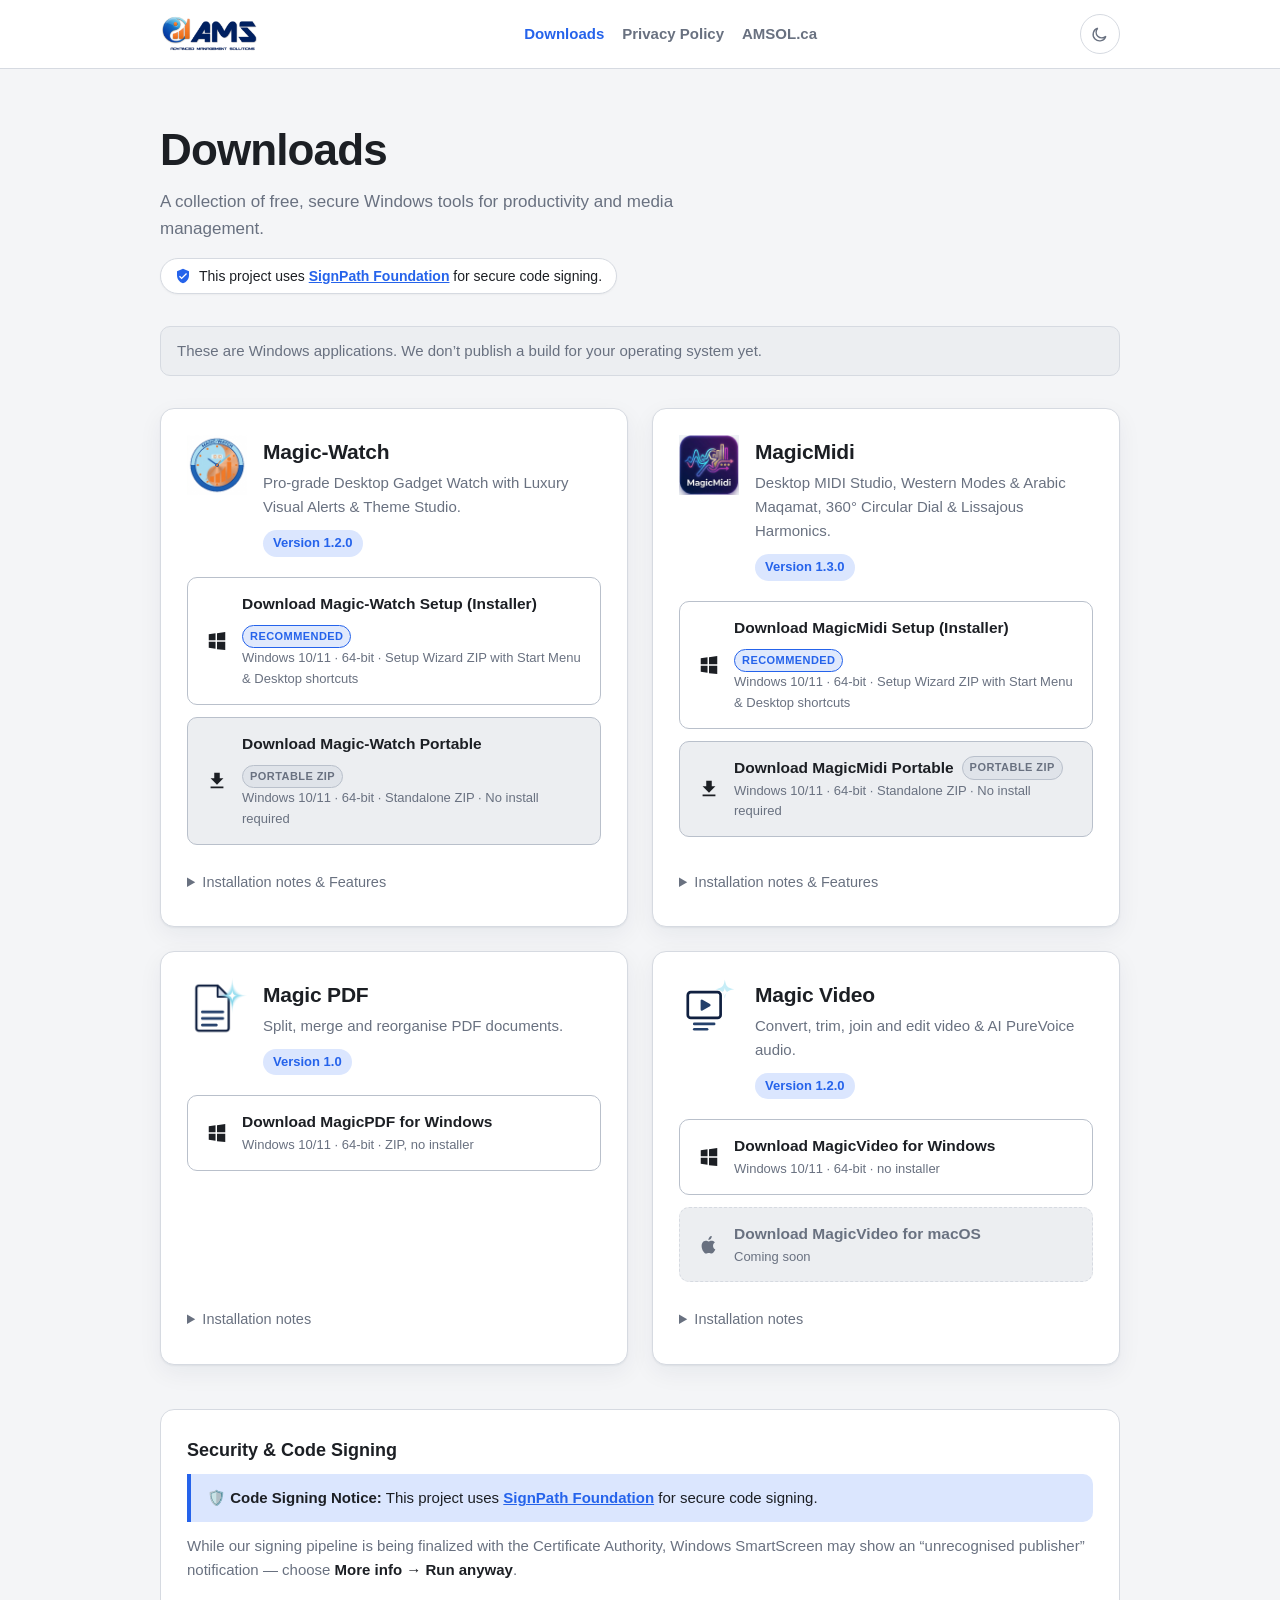
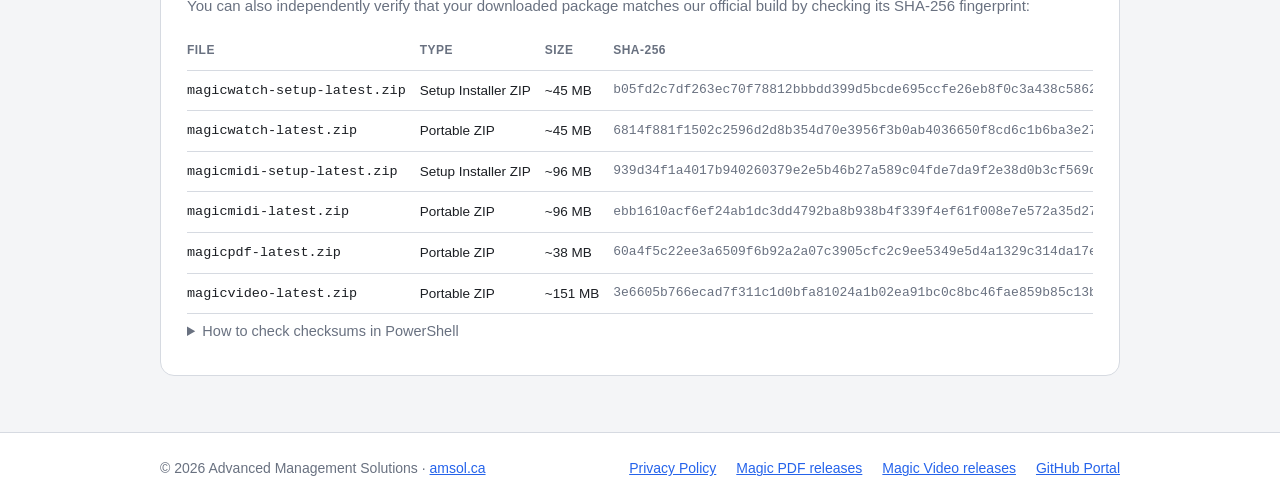
==== index.html @ 8f232427 "feat: release MagicMidi v1.3.0 with circular modal and maqam visualization and Lissajous lab" ====
<!DOCTYPE html>
<html lang="en" data-theme="auto">
<head>
<meta charset="utf-8">
<meta name="viewport" content="width=device-width, initial-scale=1">
<title>Downloads — Advanced Management Solutions</title>
<meta name="description" content="Official downloads for Advanced Management Solutions desktop tools: Magic-Watch (desktop gadget chronometer with visual alerts), MagicMidi (desktop MIDI workstation), Magic PDF and Magic Video.">
<link rel="canonical" href="https://download.amsol.ca/">

<meta property="og:type" content="website">
<meta property="og:title" content="Downloads — Advanced Management Solutions">
<meta property="og:description" content="Official downloads for Magic-Watch, MagicMidi, Magic PDF and Magic Video desktop applications. Fast, secure, and zero telemetry.">
<meta property="og:url" content="https://download.amsol.ca/">
<meta property="og:image" content="https://download.amsol.ca/assets/img/magicwatch-icon.png">
<meta name="twitter:card" content="summary">

<link rel="icon" href="assets/img/favicon.ico" sizes="any">
<link rel="icon" href="assets/img/favicon.png" type="image/png">
<link rel="apple-touch-icon" href="assets/img/magicpdf-icon.png">
<link rel="stylesheet" href="assets/css/style.css">
</head>
<body>

<a class="skip-link" href="#main">Skip to content</a>

<header class="site-header">
  <div class="wrap header-inner">
    <a class="brand" href="https://amsol.ca" aria-label="Advanced Management Solutions home">
      <img class="brand-logo brand-logo-light" src="assets/img/ams-logo-blue.png"
           alt="Advanced Management Solutions" width="677" height="254">
      <img class="brand-logo brand-logo-dark" src="assets/img/ams-logo-white.png"
           alt="Advanced Management Solutions" width="992" height="372">
    </a>

    <nav class="header-links" aria-label="Primary navigation">
      <a href="https://download.amsol.ca/" class="header-link active">Downloads</a>
      <a href="privacy.html" class="header-link">Privacy Policy</a>
      <a href="https://amsol.ca" class="header-link">AMSOL.ca</a>
    </nav>

    <button id="theme-toggle" class="theme-toggle" type="button"
            aria-label="Switch between light and dark theme">
      <svg class="icon-sun" viewBox="0 0 24 24" aria-hidden="true" focusable="false">
        <circle cx="12" cy="12" r="4.2"/>
        <g stroke-linecap="round">
          <path d="M12 2.6v2.4M12 19v2.4M2.6 12h2.4M19 12h2.4M5.4 5.4l1.7 1.7M16.9 16.9l1.7 1.7M18.6 5.4l-1.7 1.7M7.1 16.9l-1.7 1.7"/>
        </g>
      </svg>
      <svg class="icon-moon" viewBox="0 0 24 24" aria-hidden="true" focusable="false">
        <path d="M20 14.2A8.2 8.2 0 1 1 9.8 4a6.6 6.6 0 0 0 10.2 10.2Z"/>
      </svg>
    </button>
  </div>
</header>

<main id="main">
  <div class="wrap">

    <section class="hero">
      <h1>Downloads</h1>
      <p class="hero-sub">
        A collection of free, secure Windows tools for productivity and media management.
      </p>
      <div class="security-badge">
        <svg viewBox="0 0 24 24" aria-hidden="true"><path d="M12 1L3 5v6c0 5.55 3.84 10.74 9 12 5.16-1.26 9-6.45 9-12V5l-9-4zm-2 16l-4-4 1.41-1.41L10 14.17l6.59-6.59L18 9l-8 8z"/></svg>
        <span>This project uses <a href="https://signpath.org/" target="_blank" rel="noopener">SignPath Foundation</a> for secure code signing.</span>
      </div>
    </section>

    <p id="platform-note" class="platform-note" hidden></p>

    <div class="grid">

      <!-- ================= Magic-Watch ================= -->
      <article class="card" data-repo="magicwatch">
        <header class="card-head">
          <img class="app-icon" src="assets/img/magicwatch-icon.png" alt="Magic Watch icon" width="1024" height="1024">
          <div class="card-title">
            <h2>Magic-Watch</h2>
            <p class="card-tagline">Pro-grade Desktop Gadget Watch with Luxury Visual Alerts &amp; Theme Studio.</p>
            <p class="version" data-role="version">
              <span class="version-badge" data-role="version-badge">Version 1.2.0</span>
            </p>
          </div>
        </header>

        <ul class="btn-row">
          <!-- Option 1: Setup Installer -->
          <li>
            <a class="btn is-primary"
               href="https://download.amsol.ca/magicwatch-setup-latest.zip"
               data-asset="magicwatch-setup.zip"
               data-flavor="setup">
              <svg class="os-icon" viewBox="0 0 24 24" aria-hidden="true" focusable="false">
                <path d="M3 4.6 10.4 3.6v7.6H3Zm0 14.8 7.4 1V12.8H3Zm9-15.9L21 2.2v9H12Zm0 17.4L21 21.8v-9H12Z"/>
              </svg>
              <span class="btn-text">
                <span class="btn-label-row">
                  <span class="btn-label">Download Magic-Watch Setup (Installer)</span>
                  <span class="badge-tag">Recommended</span>
                </span>
                <span class="btn-meta" data-role="meta">Windows 10/11 &middot; 64-bit &middot; Setup Wizard ZIP with Start Menu &amp; Desktop shortcuts</span>
              </span>
            </a>
          </li>

          <!-- Option 2: Portable Version -->
          <li>
            <a class="btn is-secondary"
               href="https://download.amsol.ca/magicwatch-latest.zip"
               data-asset="magicwatch-portable.zip"
               data-flavor="portable">
              <svg class="os-icon" viewBox="0 0 24 24" aria-hidden="true" focusable="false">
                <path d="M19 9h-4V3H9v6H5l7 7 7-7zM5 18v2h14v-2H5z"/>
              </svg>
              <span class="btn-text">
                <span class="btn-label-row">
                  <span class="btn-label">Download Magic-Watch Portable</span>
                  <span class="badge-tag is-portable">Portable ZIP</span>
                </span>
                <span class="btn-meta" data-role="meta">Windows 10/11 &middot; 64-bit &middot; Standalone ZIP &middot; No install required</span>
              </span>
            </a>
          </li>
        </ul>

        <details class="notes">
          <summary>Installation notes &amp; Features</summary>
          <div class="notes-body">
            <p><strong>Option 1 &mdash; Windows Setup (Installer):</strong> Recommended for primary desktop use. Runs an interactive setup wizard, creates Start Menu and Desktop shortcuts, and registers in Windows Settings for easy launch and update.</p>
            <p><strong>Option 2 &mdash; Portable Version:</strong> Unzip <code>magicwatch-latest.zip</code> anywhere (including USB flash drives) and run <code>Magic-Watch.exe</code> directly with zero system modifications.</p>
            <p><strong>Key Features:</strong> Automatic hourly mode/theme switcher (alternates Digital &amp; Analog faces or cycles themes every hour at :00), 4 selectable luxury interval visual alert animations (🌈 Aurora Perimeter Sweep, 💫 Particle Sparkle Fountain, ⚡ Ambient Breathing Halo, 🧬 Holographic Laser Scan) at :00 and :30, dual digital/analog watch faces (double-click to toggle), 12 studio themes (AMS Corporate Edition &amp; Chronometer), smooth 60 FPS sweep second hand, frameless transparent physics, position locking, always-on-top, scaling (80%-200%), and opacity adjustment.</p>
          </div>
        </details>
      </article>

      <!-- ================= MagicMidi ================= -->
      <article class="card" data-repo="magicmidi">
        <header class="card-head">
          <img class="app-icon" src="assets/img/magicmidi-icon.png" alt="MagicMidi icon" width="1024" height="1024">
          <div class="card-title">
            <h2>MagicMidi</h2>
            <p class="card-tagline">Desktop MIDI Studio, Western Modes &amp; Arabic Maqamat, 360&deg; Circular Dial &amp; Lissajous Harmonics.</p>
            <p class="version" data-role="version">
              <span class="version-badge" data-role="version-badge">Version 1.3.0</span>
            </p>
          </div>
        </header>

        <ul class="btn-row">
          <!-- Option 1: Setup Installer -->
          <li>
            <a class="btn is-primary"
               href="https://download.amsol.ca/magicmidi-setup-latest.zip"
               data-asset="magicmidi-setup.zip"
               data-flavor="setup">
              <svg class="os-icon" viewBox="0 0 24 24" aria-hidden="true" focusable="false">
                <path d="M3 4.6 10.4 3.6v7.6H3Zm0 14.8 7.4 1V12.8H3Zm9-15.9L21 2.2v9H12Zm0 17.4L21 21.8v-9H12Z"/>
              </svg>
              <span class="btn-text">
                <span class="btn-label-row">
                  <span class="btn-label">Download MagicMidi Setup (Installer)</span>
                  <span class="badge-tag">Recommended</span>
                </span>
                <span class="btn-meta" data-role="meta">Windows 10/11 &middot; 64-bit &middot; Setup Wizard ZIP with Start Menu &amp; Desktop shortcuts</span>
              </span>
            </a>
          </li>

          <!-- Option 2: Portable Version -->
          <li>
            <a class="btn is-secondary"
               href="https://download.amsol.ca/magicmidi-latest.zip"
               data-asset="magicmidi-portable.zip"
               data-flavor="portable">
              <svg class="os-icon" viewBox="0 0 24 24" aria-hidden="true" focusable="false">
                <path d="M19 9h-4V3H9v6H5l7 7 7-7zM5 18v2h14v-2H5z"/>
              </svg>
              <span class="btn-text">
                <span class="btn-label-row">
                  <span class="btn-label">Download MagicMidi Portable</span>
                  <span class="badge-tag is-portable">Portable ZIP</span>
                </span>
                <span class="btn-meta" data-role="meta">Windows 10/11 &middot; 64-bit &middot; Standalone ZIP &middot; No install required</span>
              </span>
            </a>
          </li>
        </ul>

        <details class="notes">
          <summary>Installation notes &amp; Features</summary>
          <div class="notes-body">
            <p><strong>Option 1 &mdash; Windows Setup (Installer):</strong> Recommended for studio workstations. Runs an interactive setup wizard, creates Start Menu and Desktop shortcuts, registers in Windows Settings, and sets up audio/SoundFont paths.</p>
            <p><strong>Option 2 &mdash; Portable Version:</strong> Unzip <code>magicmidi-latest.zip</code> to any directory or USB drive and run <code>MagicMidi.exe</code> immediately without administrator rights.</p>
            <p><strong>Key Features:</strong> Western Modes &amp; Arabic Maqam circular geometric dial (360&deg; 24-TET ring, Jins al-Asl &amp; Far', interval badges, Star of Fifths), 2D Lissajous curve harmonics lab, microtonal keyboard and grand staff notation, real-time falling-notes visualizer with particle effects, AI audio-to-MIDI transcription with Demucs stem isolation, 16-channel General MIDI instrument router, piano roll editor, chord analyzer, and sheet music PDF/SVG export.</p>
          </div>
        </details>
      </article>

      <!-- ================= Magic PDF ================= -->
      <article class="card" data-repo="magicpdf">
        <header class="card-head">
          <img class="app-icon" src="assets/img/magicpdf-icon.png" alt="Magic PDF icon" width="1024" height="1024">
          <div class="card-title">
            <h2>Magic PDF</h2>
            <p class="card-tagline">Split, merge and reorganise PDF documents.</p>
            <p class="version" data-role="version">
              <span class="version-badge" data-role="version-badge">Version 1.0</span>
            </p>
          </div>
        </header>

        <ul class="btn-row">
          <li>
            <a class="btn is-primary"
               href="https://download.amsol.ca/magicpdf-latest.zip"
               data-asset="magicpdf-portable.zip">
              <svg class="os-icon" viewBox="0 0 24 24" aria-hidden="true" focusable="false">
                <path d="M3 4.6 10.4 3.6v7.6H3Zm0 14.8 7.4 1V12.8H3Zm9-15.9L21 2.2v9H12Zm0 17.4L21 21.8v-9H12Z"/>
              </svg>
              <span class="btn-text">
                <span class="btn-label">Download MagicPDF for Windows</span>
                <span class="btn-meta" data-role="meta">Windows 10/11 &middot; 64-bit &middot; ZIP, no installer</span>
              </span>
            </a>
          </li>
        </ul>

        <details class="notes">
          <summary>Installation notes</summary>
          <div class="notes-body">
            <p><strong>Windows.</strong> Unzip the download anywhere and run
            <code>MagicPDF.exe</code>. There is no installer and nothing is added to your
            system &mdash; it will run from a USB stick.</p>
            <p>The download is a ZIP because browsers and antivirus often block a bare
            <code>.exe</code>. The program inside is identical.</p>
            <p><strong>macOS.</strong> Not currently available.</p>
          </div>
        </details>
      </article>

      <!-- ================= Magic Video ================= -->
      <article class="card" data-repo="magicvideo">
        <header class="card-head">
          <svg class="app-icon" viewBox="0 0 1024 1024" role="img" aria-label="Magic Video icon">
            <rect x="150" y="242" width="560" height="440" rx="52"
                  fill="#ffffff" stroke="#102040" stroke-width="46"/>
            <path d="M390 388v148l128-74Z" fill="#24406b" stroke="#24406b"
                  stroke-width="42" stroke-linejoin="round" stroke-linecap="round"/>
            <rect x="238" y="760" width="384" height="46" rx="23" fill="#24406b"/>
            <rect x="238" y="852" width="264" height="46" rx="23" fill="#24406b"/>
            <path d="M782 30c22 118 42 138 160 160-118 22-138 42-160 160-22-118-42-138-160-160 118-22 138-42 160-160Z"
                  fill="#98def0" opacity=".55"/>
            <path d="M782 168c11 59 21 69 80 80-59 11-69 21-80 80-11-59-21-69-80-80 59-11 69-21 80-80Z"
                  fill="#ffffff"/>
          </svg>
          <div class="card-title">
            <h2>Magic Video</h2>
            <p class="card-tagline">Convert, trim, join and edit video &amp; AI PureVoice audio.</p>
            <p class="version" data-role="version">
              <span class="version-badge" data-role="version-badge">Version 1.2.0</span>
            </p>
          </div>
        </header>

        <ul class="btn-row">
          <li>
            <a class="btn is-primary"
               href="https://github.com/alaahadyhostinger/magicvideo/releases/latest/download/magicvideo-portable.zip"
               data-asset="magicvideo-portable.zip">
              <svg class="os-icon" viewBox="0 0 24 24" aria-hidden="true" focusable="false">
                <path d="M3 4.6 10.4 3.6v7.6H3Zm0 14.8 7.4 1V12.8H3Zm9-15.9L21 2.2v9H12Zm0 17.4L21 21.8v-9H12Z"/>
              </svg>
              <span class="btn-text">
                <span class="btn-label">Download MagicVideo for Windows</span>
                <span class="btn-meta" data-role="meta">Windows 10/11 &middot; 64-bit &middot; no installer</span>
              </span>
            </a>
          </li>
          <li>
            <span class="btn is-pending"
                  data-pending-asset="magicvideo-macos.dmg"
                  data-pending-href="https://github.com/alaahadyhostinger/magicvideo/releases/latest/download/magicvideo-macos.dmg"
                  role="link" aria-disabled="true">
              <svg class="os-icon" viewBox="0 0 24 24" aria-hidden="true" focusable="false">
                <path d="M16.4 12.7c0-2.3 1.9-3.4 2-3.5-1.1-1.6-2.8-1.8-3.4-1.8-1.4-.1-2.8.8-3.5.8s-1.8-.8-3-.8c-1.5 0-3 .9-3.8 2.3-1.6 2.8-.4 7 1.2 9.3.8 1.1 1.7 2.3 2.9 2.3 1.2 0 1.6-.7 3-.7s1.8.7 3 .7 2-1.1 2.8-2.2c.6-.9.9-1.4 1.3-2.4-2.4-.9-2.5-3.9-2.5-4Zm-2.3-7.5c.6-.8 1-1.8.9-2.9-.9 0-2 .6-2.7 1.4-.6.7-1 1.8-.9 2.8 1 .1 2-.5 2.7-1.3Z"/>
              </svg>
              <span class="btn-text">
                <span class="btn-label">Download MagicVideo for macOS</span>
                <span class="btn-meta">Coming soon</span>
              </span>
            </span>
          </li>
        </ul>

        <details class="notes">
          <summary>Installation notes</summary>
          <div class="notes-body">
            <p><strong>Windows.</strong> There is nothing to install. Unzip
            <code>magicvideo-portable.zip</code> anywhere you like &mdash; a USB stick is fine &mdash;
            and double-click <code>MagicVideo.exe</code> inside it.</p>
            <p><strong>macOS.</strong> In development.</p>
          </div>
        </details>
      </article>

    </div>

    <section class="advisory">
      <h2>Security &amp; Code Signing</h2>
      <p class="signpath-note">
        <strong>🛡️ Code Signing Notice:</strong> This project uses <a href="https://signpath.org/" target="_blank" rel="noopener">SignPath Foundation</a> for secure code signing.
      </p>
      <p>
        While our signing pipeline is being finalized with the Certificate Authority, Windows SmartScreen may show an
        “unrecognised publisher” notification &mdash; choose <strong>More info &rarr; Run anyway</strong>.
      </p>
      <p class="verify-intro">
        You can also independently verify that your downloaded package matches our official build by checking its
        SHA-256 fingerprint:
      </p>
      <div id="checksums" class="checksums">
        <table>
          <caption class="sr-only">SHA-256 checksums of current release files</caption>
          <thead>
            <tr><th scope="col">File</th><th scope="col">Type</th><th scope="col">Size</th><th scope="col">SHA-256</th></tr>
          </thead>
          <tbody id="checksum-rows">
            <tr><td>magicwatch-setup-latest.zip</td><td>Setup Installer ZIP</td><td>~45 MB</td><td class="digest">b05fd2c7df263ec70f78812bbbdd399d5bcde695ccfe26eb8f0c3a438c58627e</td></tr>
            <tr><td>magicwatch-latest.zip</td><td>Portable ZIP</td><td>~45 MB</td><td class="digest">6814f881f1502c2596d2d8b354d70e3956f3b0ab4036650f8cd6c1b6ba3e278b</td></tr>
            <tr><td>magicmidi-setup-latest.zip</td><td>Setup Installer ZIP</td><td>~96 MB</td><td class="digest">939d34f1a4017b940260379e2e5b46b27a589c04fde7da9f2e38d0b3cf569dcc</td></tr>
            <tr><td>magicmidi-latest.zip</td><td>Portable ZIP</td><td>~96 MB</td><td class="digest">ebb1610acf6ef24ab1dc3dd4792ba8b938b4f339f4ef61f008e7e572a35d27cc</td></tr>
            <tr><td>magicpdf-latest.zip</td><td>Portable ZIP</td><td>~38 MB</td><td class="digest">60a4f5c22ee3a6509f6b92a2a07c3905cfc2c9ee5349e5d4a1329c314da17e0a</td></tr>
            <tr><td>magicvideo-latest.zip</td><td>Portable ZIP</td><td>~151 MB</td><td class="digest">3e6605b766ecad7f311c1d0bfa81024a1b02ea91bc0c8bc46fae859b85c13bcf</td></tr>
          </tbody>
        </table>
        <details class="notes">
          <summary>How to check checksums in PowerShell</summary>
          <div class="notes-body">
            <p><strong>Windows (PowerShell)</strong></p>
            <pre><code>Get-FileHash .\magicwatch-setup-latest.zip -Algorithm SHA256
Get-FileHash .\magicwatch-latest.zip -Algorithm SHA256
Get-FileHash .\magicmidi-setup-latest.zip -Algorithm SHA256
Get-FileHash .\magicmidi-latest.zip -Algorithm SHA256</code></pre>
          </div>
        </details>
      </div>
    </section>

  </div>
</main>

<footer class="site-footer">
  <div class="wrap footer-inner">
    <p class="copyright">
      &copy; <span id="year">2026</span> Advanced Management Solutions &middot;
      <a href="https://amsol.ca">amsol.ca</a>
    </p>
    <nav class="footer-links" aria-label="Footer links">
      <a href="privacy.html">Privacy Policy</a>
      <a href="https://github.com/alaahadyhostinger/magicpdf/releases">Magic PDF releases</a>
      <a href="https://github.com/alaahadyhostinger/magicvideo/releases">Magic Video releases</a>
      <a href="https://github.com/alaahadyhostinger/download">GitHub Portal</a>
    </nav>
  </div>
</footer>

<script src="assets/js/main.js"></script>
</body>
</html>
---- assets/css/style.css ----
/* ==========================================================================
   download.amsol.ca
   Palette is taken verbatim from the Magic PDF desktop app (src/theme.py) so
   the site and the apps look like one product family.
   ========================================================================== */

/* ---- Light palette (the default; also the fallback when nothing matches) -- */
:root {
  --bg:            #f4f5f7;
  --surface:       #ffffff;
  --surface-alt:   #eceef1;
  --border:        #d6dae1;
  --border-strong: #b9c0cb;
  --text:          #1c1f24;
  --text-muted:    #697180;
  --accent:        #2563eb;
  --accent-hover:  #1d4ed8;
  --accent-press:  #1e40af;
  --accent-soft:   #dbe6fe;
  --accent-on:     #ffffff;
  --success:       #16a34a;

  --shadow:        0 1px 2px rgba(16, 32, 64, .06), 0 8px 24px rgba(16, 32, 64, .06);
  --shadow-hover:  0 2px 4px rgba(16, 32, 64, .08), 0 14px 36px rgba(16, 32, 64, .12);

  --radius:        14px;
  --radius-sm:     10px;
  --wrap:          1000px;

  --font: -apple-system, BlinkMacSystemFont, "Segoe UI", Roboto, "Helvetica Neue",
          Arial, "Noto Sans", sans-serif;
  --mono: ui-monospace, SFMono-Regular, "SF Mono", Menlo, Consolas,
          "Liberation Mono", monospace;

  --logo-light: block;
  --logo-dark:  none;
}

/* ---- Dark palette: system preference, unless the user forced light -------- */
@media (prefers-color-scheme: dark) {
  :root:not([data-theme="light"]) {
    --bg:            #1b1d23;
    --surface:       #23262e;
    --surface-alt:   #2b2f38;
    --border:        #363b45;
    --border-strong: #4a5160;
    --text:          #e6e8ec;
    --text-muted:    #98a0ad;
    --accent:        #4c8dff;
    --accent-hover:  #6ba0ff;
    --accent-press:  #3a78e0;
    --accent-soft:   #2a3a57;
    --accent-on:     #10161f;
    --success:       #4ac26b;

    --shadow:        0 1px 2px rgba(0, 0, 0, .4), 0 8px 24px rgba(0, 0, 0, .3);
    --shadow-hover:  0 2px 4px rgba(0, 0, 0, .5), 0 14px 36px rgba(0, 0, 0, .45);

    --logo-light: none;
    --logo-dark:  block;
  }
}

/* ---- Dark palette: explicitly chosen with the toggle --------------------- */
:root[data-theme="dark"] {
  --bg:            #1b1d23;
  --surface:       #23262e;
  --surface-alt:   #2b2f38;
  --border:        #363b45;
  --border-strong: #4a5160;
  --text:          #e6e8ec;
  --text-muted:    #98a0ad;
  --accent:        #4c8dff;
  --accent-hover:  #6ba0ff;
  --accent-press:  #3a78e0;
  --accent-soft:   #2a3a57;
  --accent-on:     #10161f;
  --success:       #4ac26b;

  --shadow:        0 1px 2px rgba(0, 0, 0, .4), 0 8px 24px rgba(0, 0, 0, .3);
  --shadow-hover:  0 2px 4px rgba(0, 0, 0, .5), 0 14px 36px rgba(0, 0, 0, .45);

  --logo-light: none;
  --logo-dark:  block;
}

/* ========================== base ========================================= */
*, *::before, *::after { box-sizing: border-box; }

/* Paint the root too, so overscroll and the address-bar area match the theme. */
html {
  -webkit-text-size-adjust: 100%;
  background: var(--bg);
  color-scheme: light dark;
}

body {
  margin: 0;
  background: var(--bg);
  color: var(--text);
  font-family: var(--font);
  font-size: 16px;
  line-height: 1.6;
  -webkit-font-smoothing: antialiased;
  display: flex;
  flex-direction: column;
  min-height: 100vh;
}

img, svg { max-width: 100%; }

a { color: var(--accent); }
a:hover { color: var(--accent-hover); }

:where(a, button, summary, [role="link"]):focus-visible {
  outline: 2px solid var(--accent);
  outline-offset: 3px;
  border-radius: 6px;
}

.wrap {
  width: 100%;
  max-width: var(--wrap);
  margin-inline: auto;
  padding-inline: 20px;
}

.sr-only {
  position: absolute; width: 1px; height: 1px;
  padding: 0; margin: -1px; overflow: hidden;
  clip: rect(0 0 0 0); white-space: nowrap; border: 0;
}

.skip-link {
  position: absolute; left: -9999px; top: 0;
  background: var(--surface); color: var(--text);
  padding: 10px 16px; z-index: 10;
  border: 1px solid var(--border); border-radius: 0 0 var(--radius-sm) 0;
}
.skip-link:focus { left: 0; }

.muted { color: var(--text-muted); }
.small { font-size: .875rem; }

/* ========================== header ======================================= */
.site-header {
  border-bottom: 1px solid var(--border);
  background: var(--surface);
}

.header-inner {
  display: flex;
  align-items: center;
  justify-content: space-between;
  gap: 16px;
  min-height: 68px;
}

.brand { display: inline-flex; align-items: center; }
.brand-logo { width: auto; height: 38px; }
.brand-logo-light { display: var(--logo-light); }
.brand-logo-dark  { display: var(--logo-dark); }

.theme-toggle {
  display: inline-grid;
  place-items: center;
  width: 40px; height: 40px;
  padding: 0;
  color: var(--text-muted);
  background: var(--surface);
  border: 1px solid var(--border);
  border-radius: 50%;
  cursor: pointer;
  transition: color .15s, border-color .15s, background .15s;
}
.theme-toggle:hover {
  color: var(--accent);
  border-color: var(--accent);
  background: var(--accent-soft);
}
.theme-toggle svg { width: 19px; height: 19px; fill: none; stroke: currentColor; stroke-width: 1.7; }
/* Show the icon for the theme the button switches TO. */
.theme-toggle .icon-moon { display: var(--logo-light); }
.theme-toggle .icon-sun  { display: var(--logo-dark); }

/* ========================== hero ======================================== */
main { flex: 1 0 auto; }

.hero { padding: 56px 0 8px; max-width: 62ch; }

.hero h1 {
  margin: 0 0 12px;
  font-size: clamp(2rem, 5vw, 2.75rem);
  line-height: 1.15;
  letter-spacing: -.02em;
}

.hero-sub { margin: 0; color: var(--text-muted); font-size: 1.0625rem; }

.security-badge {
  display: inline-flex;
  align-items: center;
  gap: 8px;
  margin-top: 16px;
  padding: 6px 14px;
  font-size: 0.875rem;
  font-weight: 500;
  color: var(--text);
  background: var(--surface);
  border: 1px solid var(--border);
  border-radius: 999px;
  box-shadow: 0 1px 2px rgba(0, 0, 0, 0.04);
}

.security-badge svg {
  width: 16px;
  height: 16px;
  fill: var(--accent);
  flex-shrink: 0;
}

.security-badge a {
  color: var(--accent);
  font-weight: 600;
  text-decoration: underline;
}

.signpath-note {
  padding: 12px 16px;
  margin: 0 0 14px;
  background: var(--accent-soft);
  border-left: 4px solid var(--accent);
  border-radius: 0 var(--radius-sm) var(--radius-sm) 0;
  color: var(--text) !important;
  font-size: 0.9375rem;
}

.signpath-note a {
  color: var(--accent);
  font-weight: 600;
  text-decoration: underline;
}

.platform-note {
  margin: 24px 0 0;
  padding: 12px 16px;
  font-size: .9375rem;
  color: var(--text-muted);
  background: var(--surface-alt);
  border: 1px solid var(--border);
  border-radius: var(--radius-sm);
}

/* ========================== cards ======================================= */
.grid {
  display: grid;
  grid-template-columns: repeat(auto-fit, minmax(340px, 1fr));
  gap: 24px;
  margin: 32px 0 0;
}

.card {
  display: flex;
  flex-direction: column;
  gap: 20px;
  padding: 26px;
  background: var(--surface);
  border: 1px solid var(--border);
  border-radius: var(--radius);
  box-shadow: var(--shadow);
}

.card-head { display: flex; gap: 16px; align-items: flex-start; }

.app-icon {
  flex: 0 0 auto;
  width: 60px; height: 60px;
}

.card-title { min-width: 0; }

.card-title h2 {
  margin: 0;
  font-size: 1.3125rem;
  letter-spacing: -.01em;
}

.card-tagline { margin: 2px 0 0; color: var(--text-muted); font-size: .9375rem; }

.version { margin: 10px 0 0; }

.version-badge {
  display: inline-block;
  padding: 3px 10px;
  font-size: .8125rem;
  font-weight: 600;
  color: var(--accent);
  background: var(--accent-soft);
  border-radius: 999px;
}

.version-date { margin-left: 8px; font-size: .8125rem; color: var(--text-muted); }

/* ========================== buttons ===================================== */
.btn-row {
  list-style: none;
  margin: 0; padding: 0;
  display: flex; flex-direction: column; gap: 12px;
}

.btn {
  display: flex;
  align-items: center;
  gap: 14px;
  width: 100%;
  padding: 14px 18px;
  color: var(--text);
  text-decoration: none;
  background: var(--surface);
  border: 1px solid var(--border-strong);
  border-radius: var(--radius-sm);
  transition: transform .12s, box-shadow .15s, background .15s,
              border-color .15s, color .15s;
}

.btn:hover {
  color: var(--text);
  border-color: var(--accent);
  background: var(--accent-soft);
  transform: translateY(-1px);
  box-shadow: var(--shadow-hover);
}

.btn:active { transform: translateY(0); }

.btn .os-icon { flex: 0 0 auto; width: 22px; height: 22px; fill: currentColor; }

.btn-text { display: flex; flex-direction: column; min-width: 0; }
.btn-label { font-weight: 600; font-size: .9688rem; }
.btn-meta { font-size: .8125rem; color: var(--text-muted); }

/* the recommended button for the visitor's detected platform */
.btn.is-primary {
  color: var(--accent-on);
  background: var(--accent);
  border-color: var(--accent);
}
.btn.is-primary:hover {
  color: var(--accent-on);
  background: var(--accent-hover);
  border-color: var(--accent-hover);
}
.btn.is-primary .btn-meta { color: color-mix(in srgb, var(--accent-on) 78%, transparent); }

/* placeholder for a build that has not shipped yet */
.btn.is-pending {
  color: var(--text-muted);
  background: var(--surface-alt);
  border-style: dashed;
  border-color: var(--border);
  cursor: not-allowed;
}
.btn.is-pending:hover {
  transform: none;
  box-shadow: none;
  color: var(--text-muted);
  background: var(--surface-alt);
  border-color: var(--border);
}

/* ========================== notes / details ============================= */
.notes { margin-top: auto; font-size: .9375rem; }

.notes > summary {
  cursor: pointer;
  color: var(--text-muted);
  padding: 6px 0;
  font-size: .9063rem;
}
.notes > summary:hover { color: var(--accent); }

.notes-body { padding: 4px 0 0; color: var(--text-muted); }
.notes-body p { margin: 8px 0; }
.notes-body strong { color: var(--text); }

code {
  font-family: var(--mono);
  font-size: .875em;
  padding: 2px 5px;
  background: var(--surface-alt);
  border: 1px solid var(--border);
  border-radius: 5px;
}

pre {
  margin: 6px 0 12px;
  padding: 12px 14px;
  overflow-x: auto;
  background: var(--surface-alt);
  border: 1px solid var(--border);
  border-radius: var(--radius-sm);
}
pre code { padding: 0; background: none; border: 0; }

/* ========================== advisory ==================================== */
.advisory {
  margin: 44px 0 56px;
  padding: 26px;
  background: var(--surface);
  border: 1px solid var(--border);
  border-radius: var(--radius);
}

.advisory h2 { margin: 0 0 10px; font-size: 1.125rem; }
.advisory p { margin: 0 0 12px; color: var(--text-muted); font-size: .9375rem; }
.advisory p:last-child { margin-bottom: 0; }
.advisory strong { color: var(--text); }

.verify-intro { margin-top: 18px; }

/* ---- checksum table ---- */
.checksums { margin-top: 14px; }

.checksums table {
  width: 100%;
  border-collapse: collapse;
  font-size: .8438rem;
  display: block;
  overflow-x: auto;
  white-space: nowrap;
}

.checksums th, .checksums td {
  padding: 9px 14px 9px 0;
  text-align: left;
  border-bottom: 1px solid var(--border);
}

.checksums th {
  color: var(--text-muted);
  font-weight: 600;
  font-size: .75rem;
  text-transform: uppercase;
  letter-spacing: .04em;
}

.checksums td:first-child { font-family: var(--mono); }
.checksums .digest { font-family: var(--mono); color: var(--text-muted); font-size: .8125rem; }

/* ========================== footer ===================================== */
.site-footer {
  margin-top: auto;
  border-top: 1px solid var(--border);
  background: var(--surface);
}

.footer-inner {
  display: flex;
  flex-wrap: wrap;
  align-items: center;
  justify-content: space-between;
  gap: 10px 24px;
  padding-block: 24px;
  font-size: .875rem;
  color: var(--text-muted);
}

.copyright { margin: 0; }
.footer-links { display: flex; flex-wrap: wrap; gap: 20px; }

/* ========================== policy & legal ============================== */
.policy-wrap {
  max-width: 820px;
  margin: 0 auto;
  padding: 40px 0 80px;
}

.policy-header {
  margin-bottom: 32px;
}

.policy-badge {
  display: inline-flex;
  align-items: center;
  gap: 6px;
  padding: 4px 12px;
  margin-bottom: 14px;
  font-size: 0.8125rem;
  font-weight: 600;
  color: var(--accent);
  background: var(--accent-soft);
  border-radius: 999px;
}

.policy-card {
  padding: 36px 40px;
  background: var(--surface);
  border: 1px solid var(--border);
  border-radius: var(--radius);
  box-shadow: var(--shadow);
  line-height: 1.68;
}

.policy-card h2 {
  margin: 36px 0 12px;
  padding-bottom: 8px;
  font-size: 1.28rem;
  letter-spacing: -0.01em;
  border-bottom: 1px solid var(--border);
  color: var(--text);
}

.policy-card h2:first-of-type {
  margin-top: 0;
}

.policy-card h3 {
  margin: 22px 0 8px;
  font-size: 1.05rem;
  color: var(--text);
}

.policy-card p {
  margin: 0 0 14px;
  color: var(--text);
  font-size: 0.96rem;
}

.policy-card ul {
  margin: 0 0 18px 22px;
  padding: 0;
  color: var(--text);
  font-size: 0.96rem;
}

.policy-card li {
  margin-bottom: 8px;
}

.policy-callout {
  margin: 24px 0;
  padding: 18px 20px;
  background: var(--accent-soft);
  border-left: 4px solid var(--accent);
  border-radius: 0 var(--radius-sm) var(--radius-sm) 0;
}

.policy-callout p {
  margin: 0;
  color: var(--text);
  font-weight: 500;
  font-size: 0.95rem;
}

.header-links {
  display: flex;
  align-items: center;
  gap: 18px;
}

.header-link {
  font-size: 0.9375rem;
  font-weight: 600;
  color: var(--text-muted);
  text-decoration: none;
  transition: color 0.15s;
}

.header-link:hover, .header-link.active {
  color: var(--accent);
}

/* ========================== responsive ================================== */
@media (max-width: 640px) {
  .hero { padding-top: 40px; }
  .card { padding: 20px; }
  .policy-card { padding: 24px 20px; }
  .policy-wrap { padding-top: 24px; }
  .app-icon { width: 48px; height: 48px; }
  .footer-inner { flex-direction: column; align-items: flex-start; }
}

@media (prefers-reduced-motion: reduce) {
  * { transition: none !important; animation: none !important; }
  .btn:hover { transform: none; }
}

.btn-label-row {
  display: flex;
  align-items: center;
  gap: 8px;
  flex-wrap: wrap;
}

.badge-tag {
  display: inline-flex;
  align-items: center;
  padding: 2px 7px;
  font-size: 0.6875rem;
  font-weight: 700;
  text-transform: uppercase;
  letter-spacing: 0.04em;
  border-radius: 999px;
  background: rgba(37, 99, 235, 0.14);
  color: var(--accent);
  border: 1px solid var(--accent);
}

.btn.is-primary .badge-tag {
  background: rgba(255, 255, 255, 0.22);
  color: var(--accent-on);
  border-color: rgba(255, 255, 255, 0.45);
}

.badge-tag.is-portable {
  background: rgba(148, 163, 184, 0.15);
  color: var(--text-muted);
  border-color: var(--border-strong);
}

.btn.is-secondary {
  color: var(--text);
  background: var(--surface-alt);
  border-color: var(--border-strong);
}

.btn.is-secondary:hover {
  background: var(--accent-soft);
  border-color: var(--accent);
  color: var(--text);
}
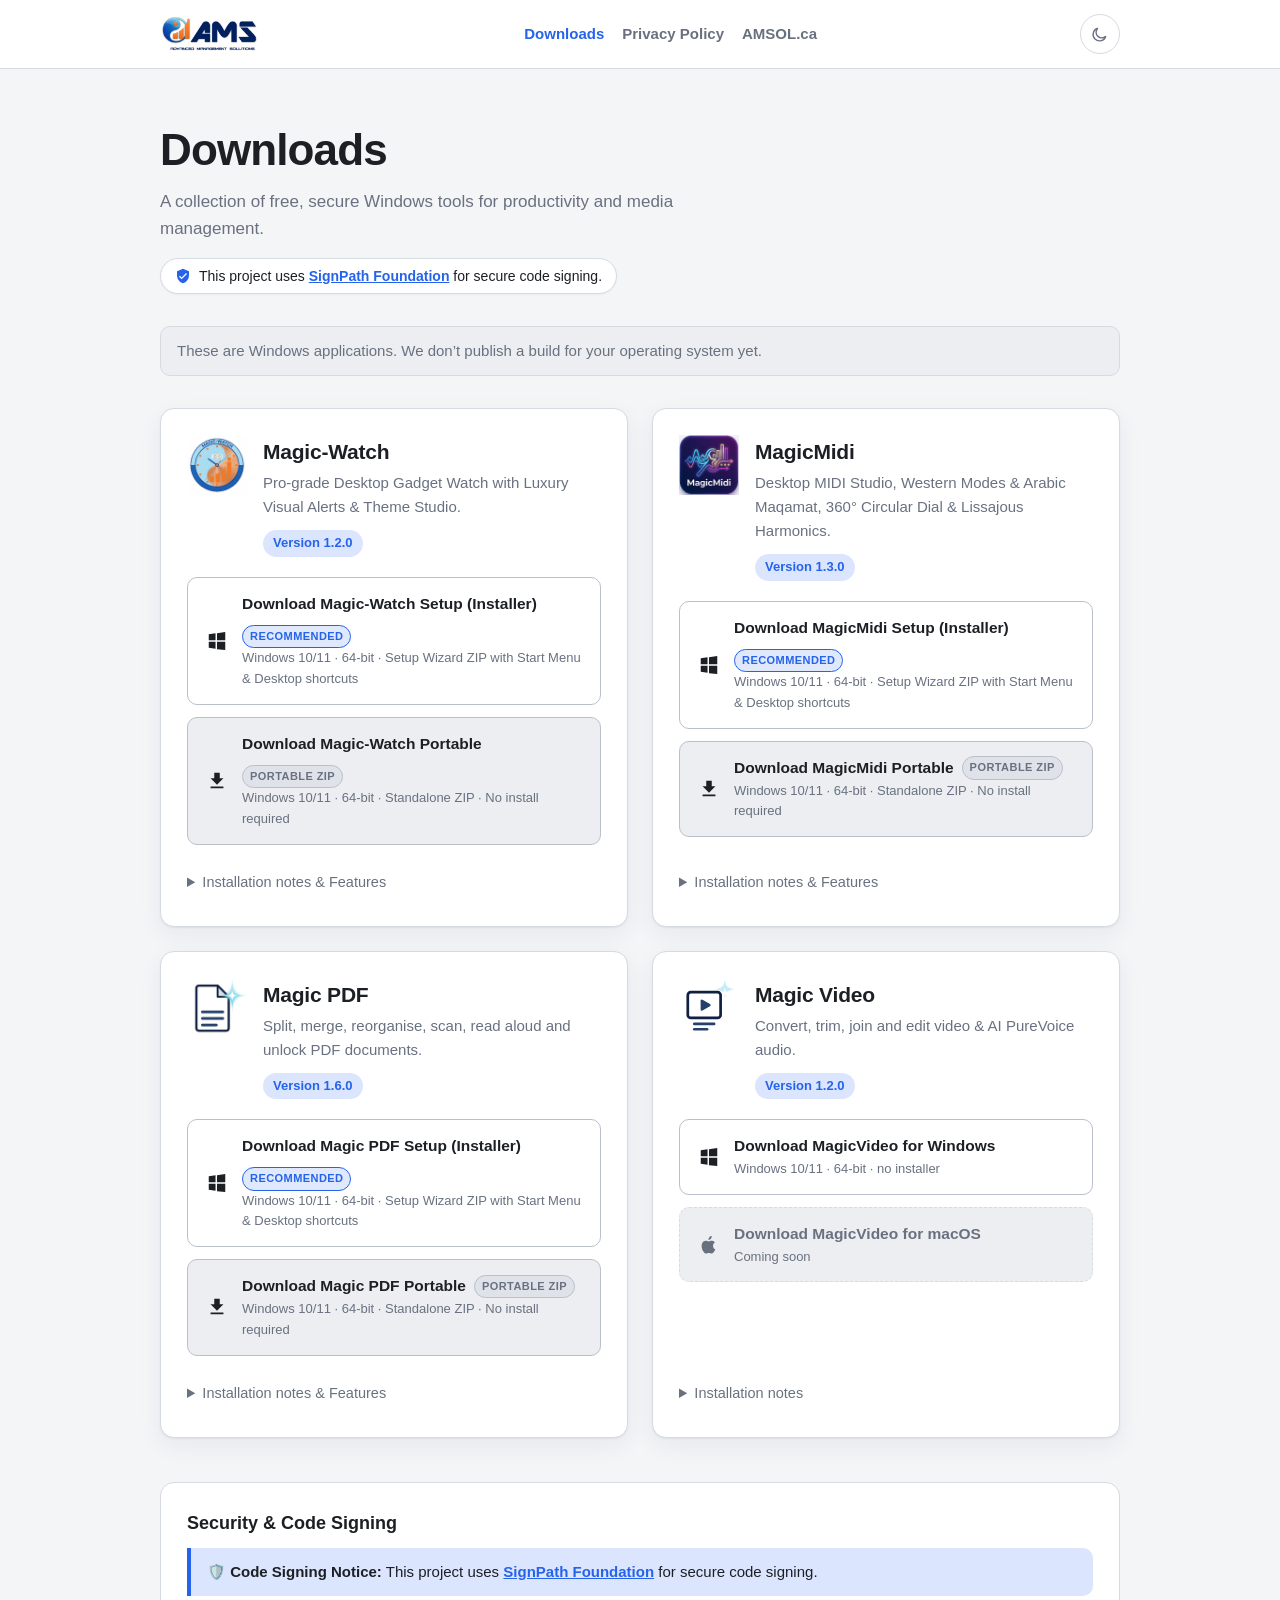
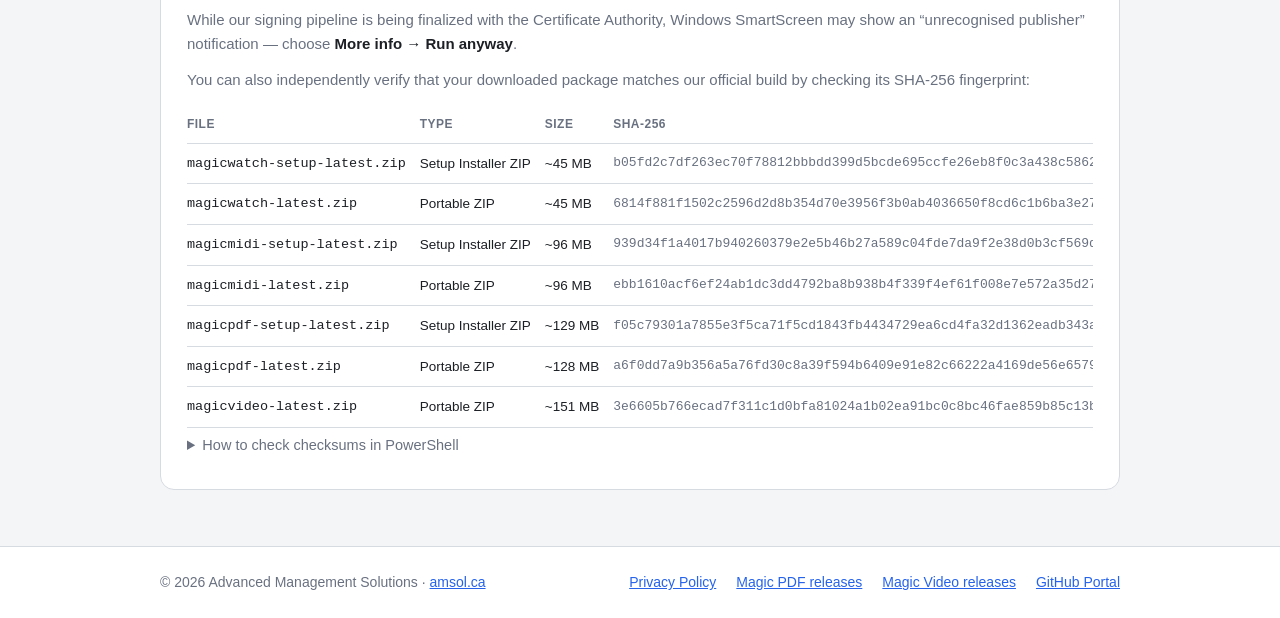
==== commit f0a80401: "Restore Magic PDF 1.6.0 downloads: Setup + Portable, fix redirect The MagicMidi 1.3.0 commit regener" ====
--- a/index.html
+++ b/index.html
@@ -203,38 +203,59 @@
           <img class="app-icon" src="assets/img/magicpdf-icon.png" alt="Magic PDF icon" width="1024" height="1024">
           <div class="card-title">
             <h2>Magic PDF</h2>
-            <p class="card-tagline">Split, merge and reorganise PDF documents.</p>
+            <p class="card-tagline">Split, merge, reorganise, scan, read aloud and unlock PDF documents.</p>
             <p class="version" data-role="version">
-              <span class="version-badge" data-role="version-badge">Version 1.0</span>
+              <span class="version-badge" data-role="version-badge">Version 1.6.0</span>
             </p>
           </div>
         </header>
 
         <ul class="btn-row">
+          <!-- Option 1: Setup Installer -->
           <li>
             <a class="btn is-primary"
+               href="https://download.amsol.ca/magicpdf-setup-latest.zip"
+               data-asset="magicpdf-setup.zip"
+               data-flavor="setup">
+              <svg class="os-icon" viewBox="0 0 24 24" aria-hidden="true" focusable="false">
+                <path d="M3 4.6 10.4 3.6v7.6H3Zm0 14.8 7.4 1V12.8H3Zm9-15.9L21 2.2v9H12Zm0 17.4L21 21.8v-9H12Z"/>
+              </svg>
+              <span class="btn-text">
+                <span class="btn-label-row">
+                  <span class="btn-label">Download Magic PDF Setup (Installer)</span>
+                  <span class="badge-tag">Recommended</span>
+                </span>
+                <span class="btn-meta" data-role="meta">Windows 10/11 &middot; 64-bit &middot; Setup Wizard ZIP with Start Menu &amp; Desktop shortcuts</span>
+              </span>
+            </a>
+          </li>
+
+          <!-- Option 2: Portable Version -->
+          <li>
+            <a class="btn is-secondary"
                href="https://download.amsol.ca/magicpdf-latest.zip"
-               data-asset="magicpdf-portable.zip">
-              <svg class="os-icon" viewBox="0 0 24 24" aria-hidden="true" focusable="false">
-                <path d="M3 4.6 10.4 3.6v7.6H3Zm0 14.8 7.4 1V12.8H3Zm9-15.9L21 2.2v9H12Zm0 17.4L21 21.8v-9H12Z"/>
-              </svg>
-              <span class="btn-text">
-                <span class="btn-label">Download MagicPDF for Windows</span>
-                <span class="btn-meta" data-role="meta">Windows 10/11 &middot; 64-bit &middot; ZIP, no installer</span>
+               data-asset="magicpdf-portable.zip"
+               data-flavor="portable">
+              <svg class="os-icon" viewBox="0 0 24 24" aria-hidden="true" focusable="false">
+                <path d="M19 9h-4V3H9v6H5l7 7 7-7zM5 18v2h14v-2H5z"/>
+              </svg>
+              <span class="btn-text">
+                <span class="btn-label-row">
+                  <span class="btn-label">Download Magic PDF Portable</span>
+                  <span class="badge-tag is-portable">Portable ZIP</span>
+                </span>
+                <span class="btn-meta" data-role="meta">Windows 10/11 &middot; 64-bit &middot; Standalone ZIP &middot; No install required</span>
               </span>
             </a>
           </li>
         </ul>
 
         <details class="notes">
-          <summary>Installation notes</summary>
-          <div class="notes-body">
-            <p><strong>Windows.</strong> Unzip the download anywhere and run
-            <code>MagicPDF.exe</code>. There is no installer and nothing is added to your
-            system &mdash; it will run from a USB stick.</p>
-            <p>The download is a ZIP because browsers and antivirus often block a bare
-            <code>.exe</code>. The program inside is identical.</p>
-            <p><strong>macOS.</strong> Not currently available.</p>
+          <summary>Installation notes &amp; Features</summary>
+          <div class="notes-body">
+            <p><strong>Option 1 &mdash; Windows Setup (Installer):</strong> Recommended for primary desktop use. Unzip <code>magicpdf-setup.zip</code>, run the setup wizard, and it installs for your user account only (no administrator prompt), with Start Menu and Desktop shortcuts and an entry in Add or remove programs.</p>
+            <p><strong>Option 2 &mdash; Portable Version:</strong> Unzip <code>magicpdf-latest.zip</code> anywhere (including USB flash drives) and run <code>MagicPDF.exe</code> directly with zero system modifications.</p>
+            <p><strong>Key Features:</strong> Split and merge PDFs; a visual page manager and magazine-style flip viewer; scan to PDF from WIA, SANE and network (eSCL) scanners with OpenCV clean-up; read documents aloud with per-language voices, adjustable speed and a reading view that highlights the text as it is read; and remove passwords from protected PDFs. Six interface languages (English, French, Spanish, Italian, German, Arabic) and three themes.</p>
           </div>
         </details>
       </article>
@@ -330,7 +351,8 @@
             <tr><td>magicwatch-latest.zip</td><td>Portable ZIP</td><td>~45 MB</td><td class="digest">6814f881f1502c2596d2d8b354d70e3956f3b0ab4036650f8cd6c1b6ba3e278b</td></tr>
             <tr><td>magicmidi-setup-latest.zip</td><td>Setup Installer ZIP</td><td>~96 MB</td><td class="digest">939d34f1a4017b940260379e2e5b46b27a589c04fde7da9f2e38d0b3cf569dcc</td></tr>
             <tr><td>magicmidi-latest.zip</td><td>Portable ZIP</td><td>~96 MB</td><td class="digest">ebb1610acf6ef24ab1dc3dd4792ba8b938b4f339f4ef61f008e7e572a35d27cc</td></tr>
-            <tr><td>magicpdf-latest.zip</td><td>Portable ZIP</td><td>~38 MB</td><td class="digest">60a4f5c22ee3a6509f6b92a2a07c3905cfc2c9ee5349e5d4a1329c314da17e0a</td></tr>
+            <tr><td>magicpdf-setup-latest.zip</td><td>Setup Installer ZIP</td><td>~129 MB</td><td class="digest">f05c79301a7855e3f5ca71f5cd1843fb4434729ea6cd4fa32d1362eadb343ad9</td></tr>
+            <tr><td>magicpdf-latest.zip</td><td>Portable ZIP</td><td>~128 MB</td><td class="digest">a6f0dd7a9b356a5a76fd30c8a39f594b6409e91e82c66222a4169de56e657909</td></tr>
             <tr><td>magicvideo-latest.zip</td><td>Portable ZIP</td><td>~151 MB</td><td class="digest">3e6605b766ecad7f311c1d0bfa81024a1b02ea91bc0c8bc46fae859b85c13bcf</td></tr>
           </tbody>
         </table>
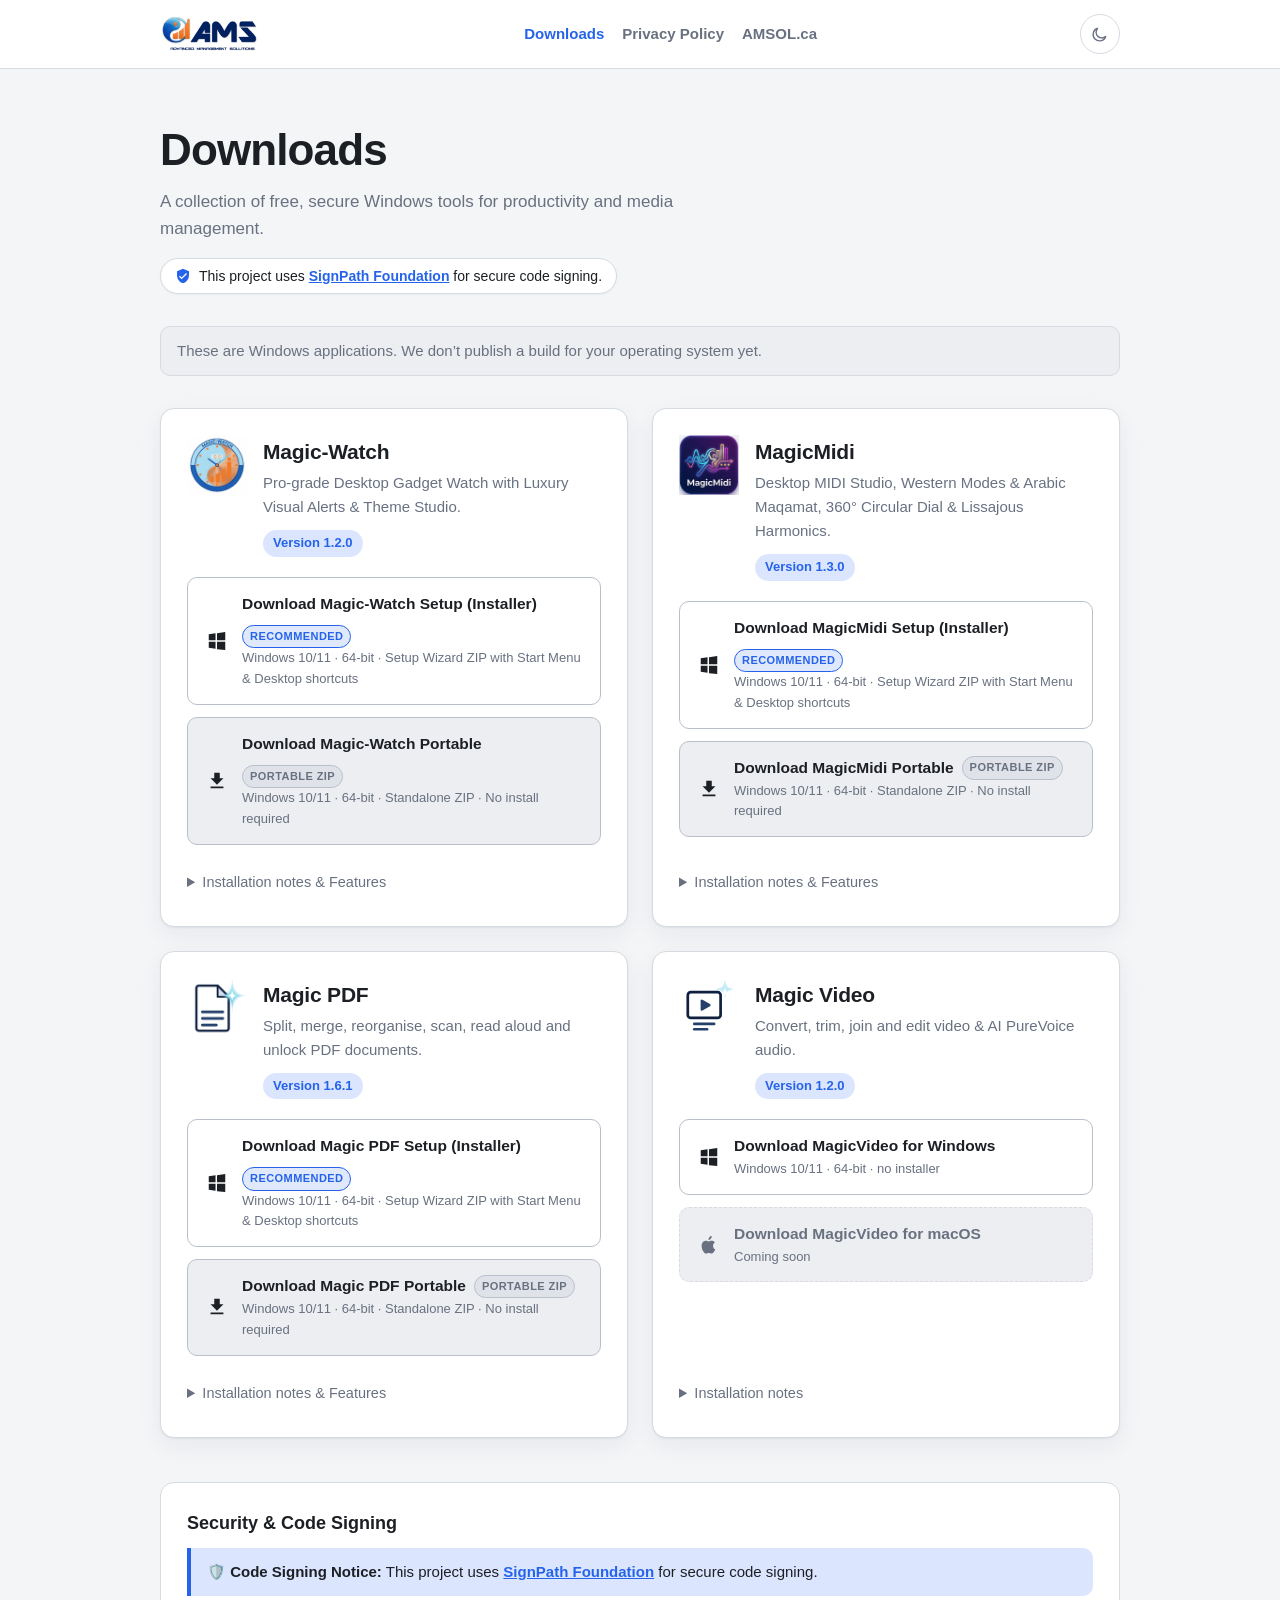
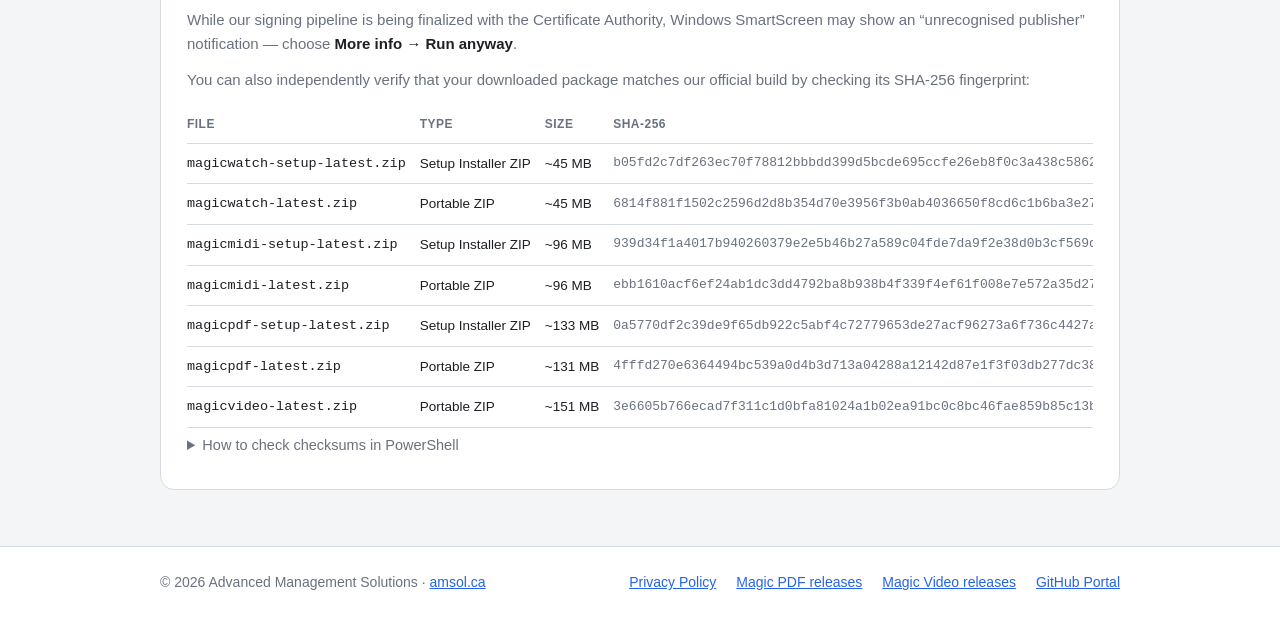
==== commit dbbb45cf: "Publish Magic PDF 1.6.1 (AES unlock fix) in the portal manifest Bump the magicpdf entry to 1.6.1 wit" ====
--- a/index.html
+++ b/index.html
@@ -205,7 +205,7 @@
             <h2>Magic PDF</h2>
             <p class="card-tagline">Split, merge, reorganise, scan, read aloud and unlock PDF documents.</p>
             <p class="version" data-role="version">
-              <span class="version-badge" data-role="version-badge">Version 1.6.0</span>
+              <span class="version-badge" data-role="version-badge">Version 1.6.1</span>
             </p>
           </div>
         </header>
@@ -351,8 +351,8 @@
             <tr><td>magicwatch-latest.zip</td><td>Portable ZIP</td><td>~45 MB</td><td class="digest">6814f881f1502c2596d2d8b354d70e3956f3b0ab4036650f8cd6c1b6ba3e278b</td></tr>
             <tr><td>magicmidi-setup-latest.zip</td><td>Setup Installer ZIP</td><td>~96 MB</td><td class="digest">939d34f1a4017b940260379e2e5b46b27a589c04fde7da9f2e38d0b3cf569dcc</td></tr>
             <tr><td>magicmidi-latest.zip</td><td>Portable ZIP</td><td>~96 MB</td><td class="digest">ebb1610acf6ef24ab1dc3dd4792ba8b938b4f339f4ef61f008e7e572a35d27cc</td></tr>
-            <tr><td>magicpdf-setup-latest.zip</td><td>Setup Installer ZIP</td><td>~129 MB</td><td class="digest">f05c79301a7855e3f5ca71f5cd1843fb4434729ea6cd4fa32d1362eadb343ad9</td></tr>
-            <tr><td>magicpdf-latest.zip</td><td>Portable ZIP</td><td>~128 MB</td><td class="digest">a6f0dd7a9b356a5a76fd30c8a39f594b6409e91e82c66222a4169de56e657909</td></tr>
+            <tr><td>magicpdf-setup-latest.zip</td><td>Setup Installer ZIP</td><td>~133 MB</td><td class="digest">0a5770df2c39de9f65db922c5abf4c72779653de27acf96273a6f736c4427a81</td></tr>
+            <tr><td>magicpdf-latest.zip</td><td>Portable ZIP</td><td>~131 MB</td><td class="digest">4fffd270e6364494bc539a0d4b3d713a04288a12142d87e1f3f03db277dc38f1</td></tr>
             <tr><td>magicvideo-latest.zip</td><td>Portable ZIP</td><td>~151 MB</td><td class="digest">3e6605b766ecad7f311c1d0bfa81024a1b02ea91bc0c8bc46fae859b85c13bcf</td></tr>
           </tbody>
         </table>
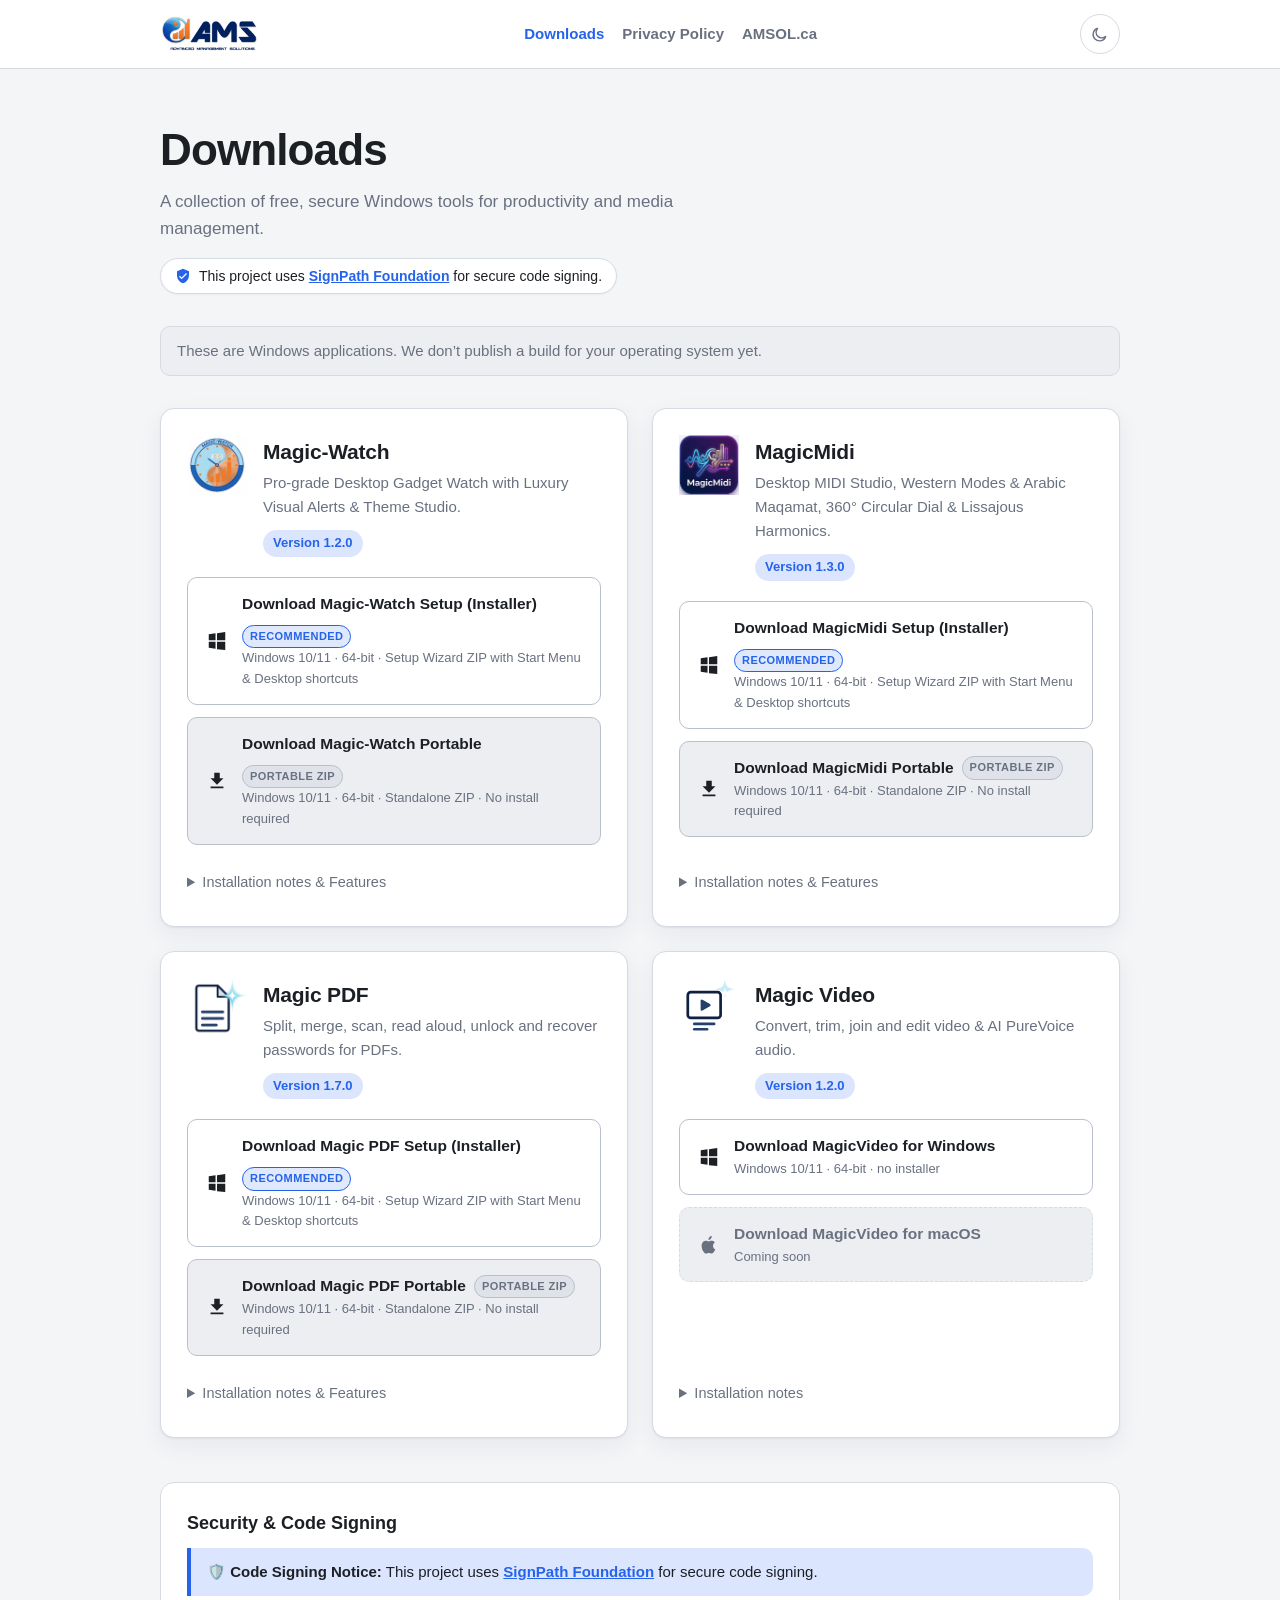
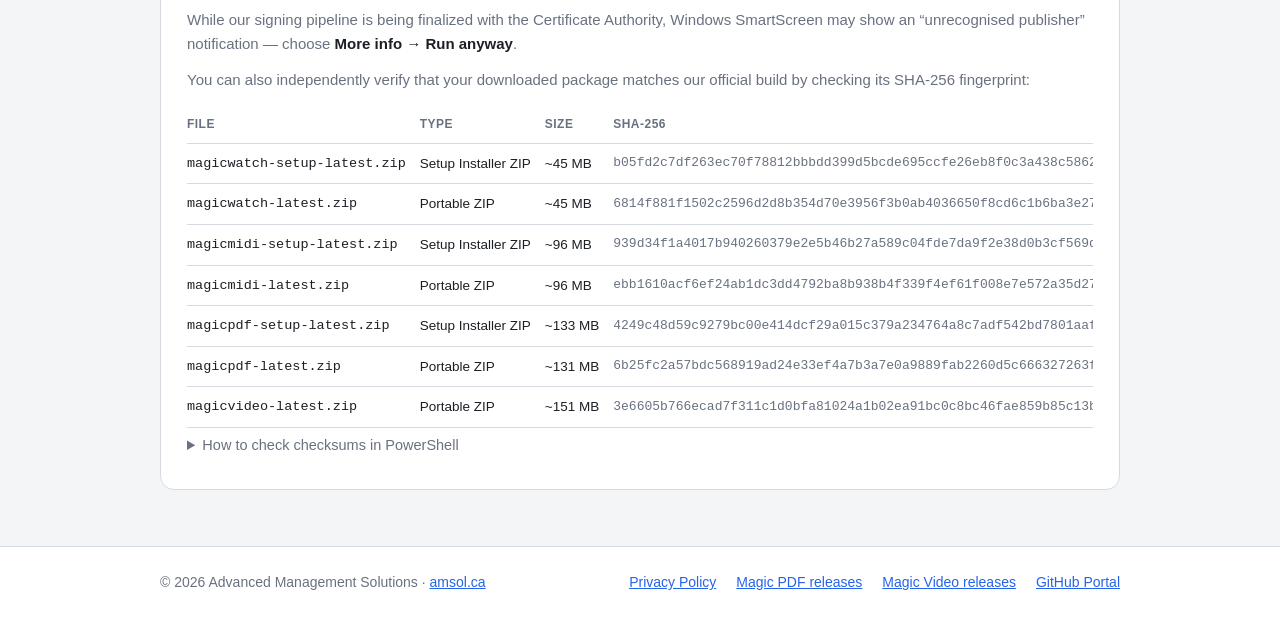
==== commit bfb6636c: "Publish Magic PDF 1.7.0 (recover forgotten password) in the portal manifest Bump the magicpdf entry " ====
--- a/index.html
+++ b/index.html
@@ -203,9 +203,9 @@
           <img class="app-icon" src="assets/img/magicpdf-icon.png" alt="Magic PDF icon" width="1024" height="1024">
           <div class="card-title">
             <h2>Magic PDF</h2>
-            <p class="card-tagline">Split, merge, reorganise, scan, read aloud and unlock PDF documents.</p>
+            <p class="card-tagline">Split, merge, scan, read aloud, unlock and recover passwords for PDFs.</p>
             <p class="version" data-role="version">
-              <span class="version-badge" data-role="version-badge">Version 1.6.1</span>
+              <span class="version-badge" data-role="version-badge">Version 1.7.0</span>
             </p>
           </div>
         </header>
@@ -351,8 +351,8 @@
             <tr><td>magicwatch-latest.zip</td><td>Portable ZIP</td><td>~45 MB</td><td class="digest">6814f881f1502c2596d2d8b354d70e3956f3b0ab4036650f8cd6c1b6ba3e278b</td></tr>
             <tr><td>magicmidi-setup-latest.zip</td><td>Setup Installer ZIP</td><td>~96 MB</td><td class="digest">939d34f1a4017b940260379e2e5b46b27a589c04fde7da9f2e38d0b3cf569dcc</td></tr>
             <tr><td>magicmidi-latest.zip</td><td>Portable ZIP</td><td>~96 MB</td><td class="digest">ebb1610acf6ef24ab1dc3dd4792ba8b938b4f339f4ef61f008e7e572a35d27cc</td></tr>
-            <tr><td>magicpdf-setup-latest.zip</td><td>Setup Installer ZIP</td><td>~133 MB</td><td class="digest">0a5770df2c39de9f65db922c5abf4c72779653de27acf96273a6f736c4427a81</td></tr>
-            <tr><td>magicpdf-latest.zip</td><td>Portable ZIP</td><td>~131 MB</td><td class="digest">4fffd270e6364494bc539a0d4b3d713a04288a12142d87e1f3f03db277dc38f1</td></tr>
+            <tr><td>magicpdf-setup-latest.zip</td><td>Setup Installer ZIP</td><td>~133 MB</td><td class="digest">4249c48d59c9279bc00e414dcf29a015c379a234764a8c7adf542bd7801aaf83</td></tr>
+            <tr><td>magicpdf-latest.zip</td><td>Portable ZIP</td><td>~131 MB</td><td class="digest">6b25fc2a57bdc568919ad24e33ef4a7b3a7e0a9889fab2260d5c666327263fc1</td></tr>
             <tr><td>magicvideo-latest.zip</td><td>Portable ZIP</td><td>~151 MB</td><td class="digest">3e6605b766ecad7f311c1d0bfa81024a1b02ea91bc0c8bc46fae859b85c13bcf</td></tr>
           </tbody>
         </table>
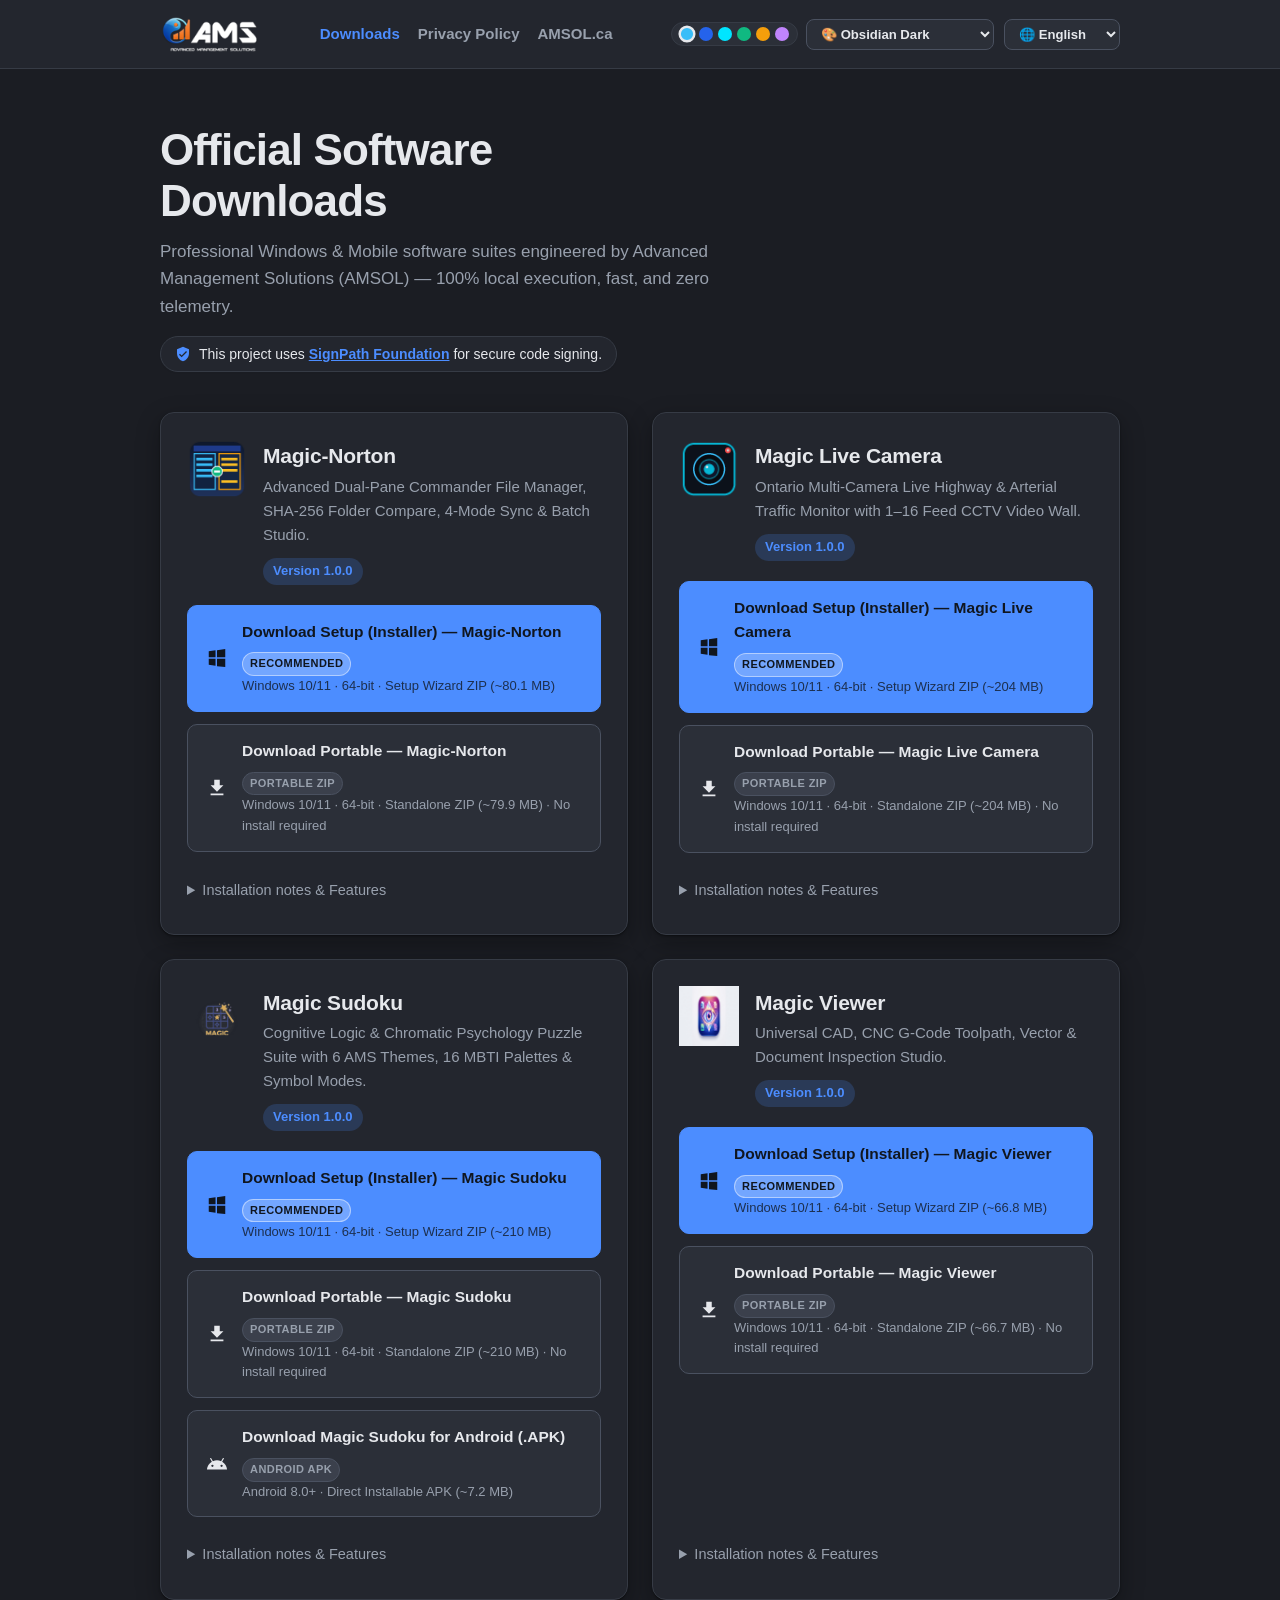
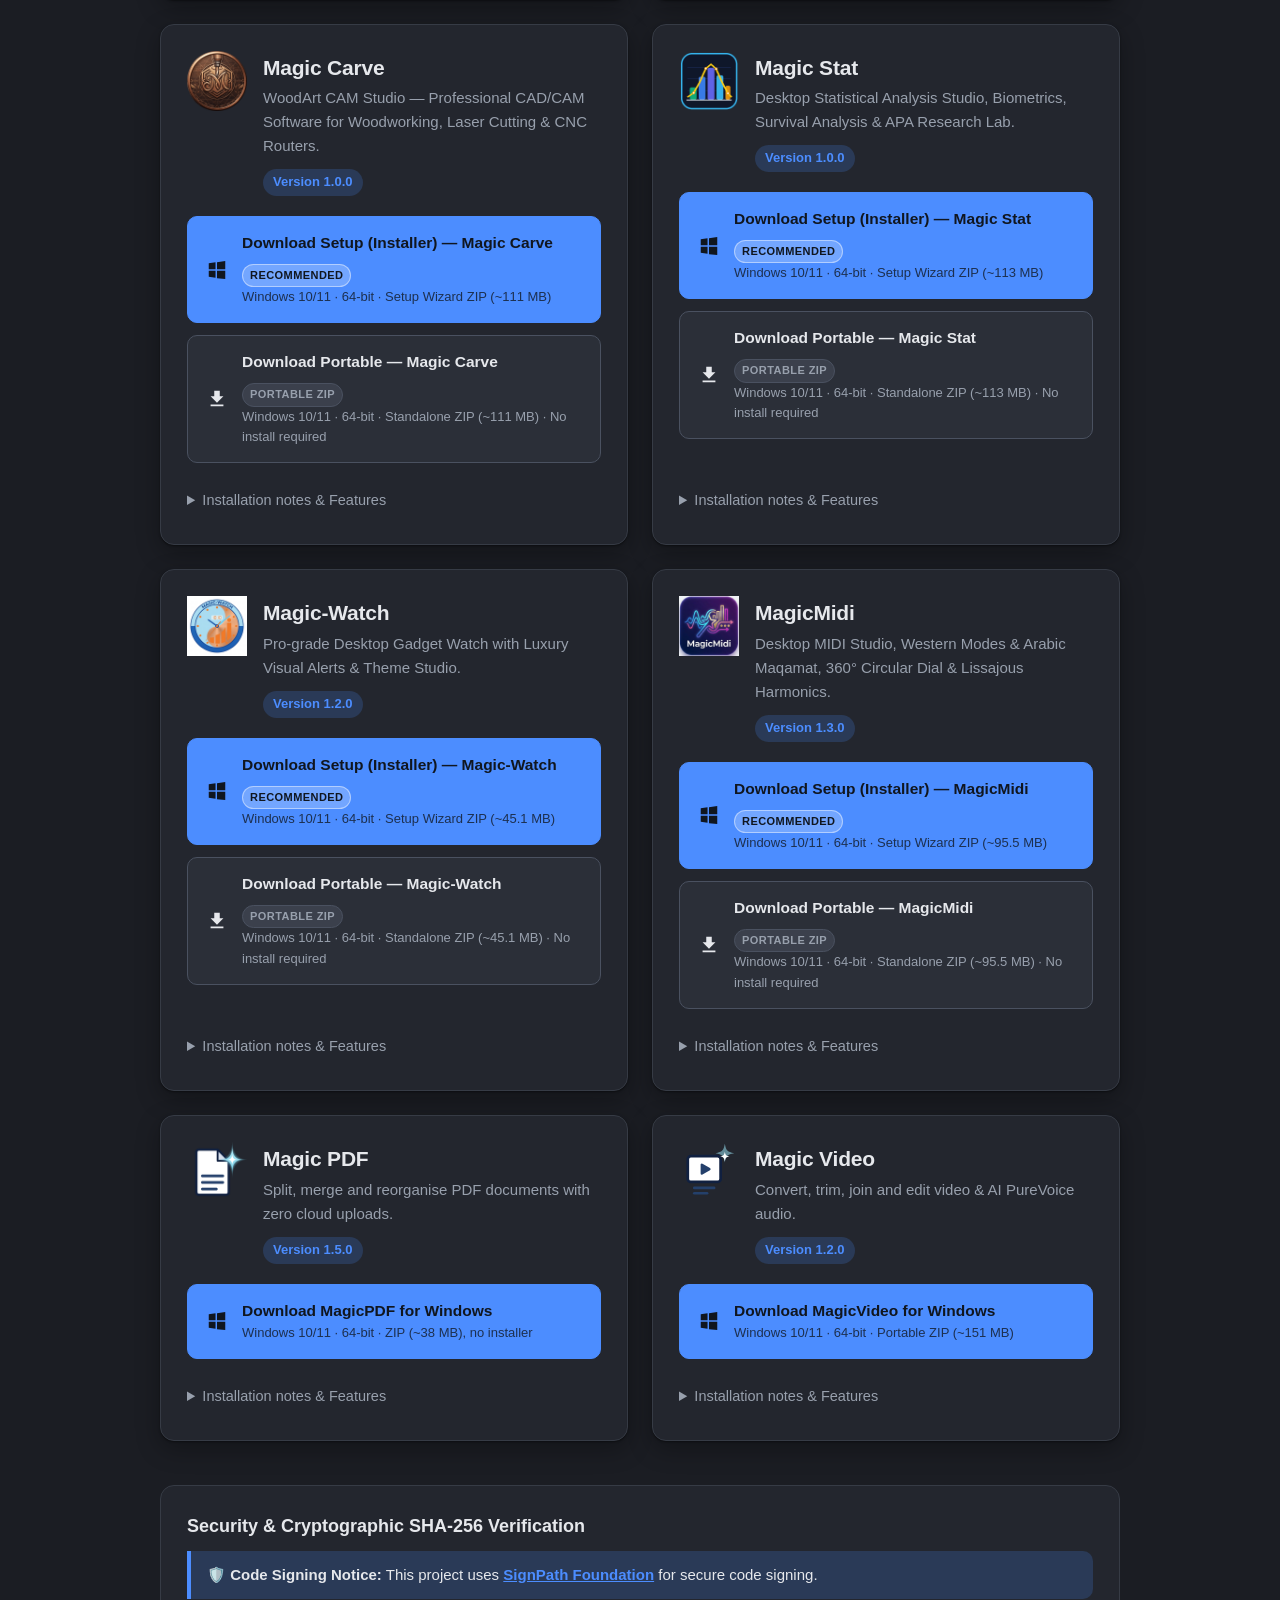
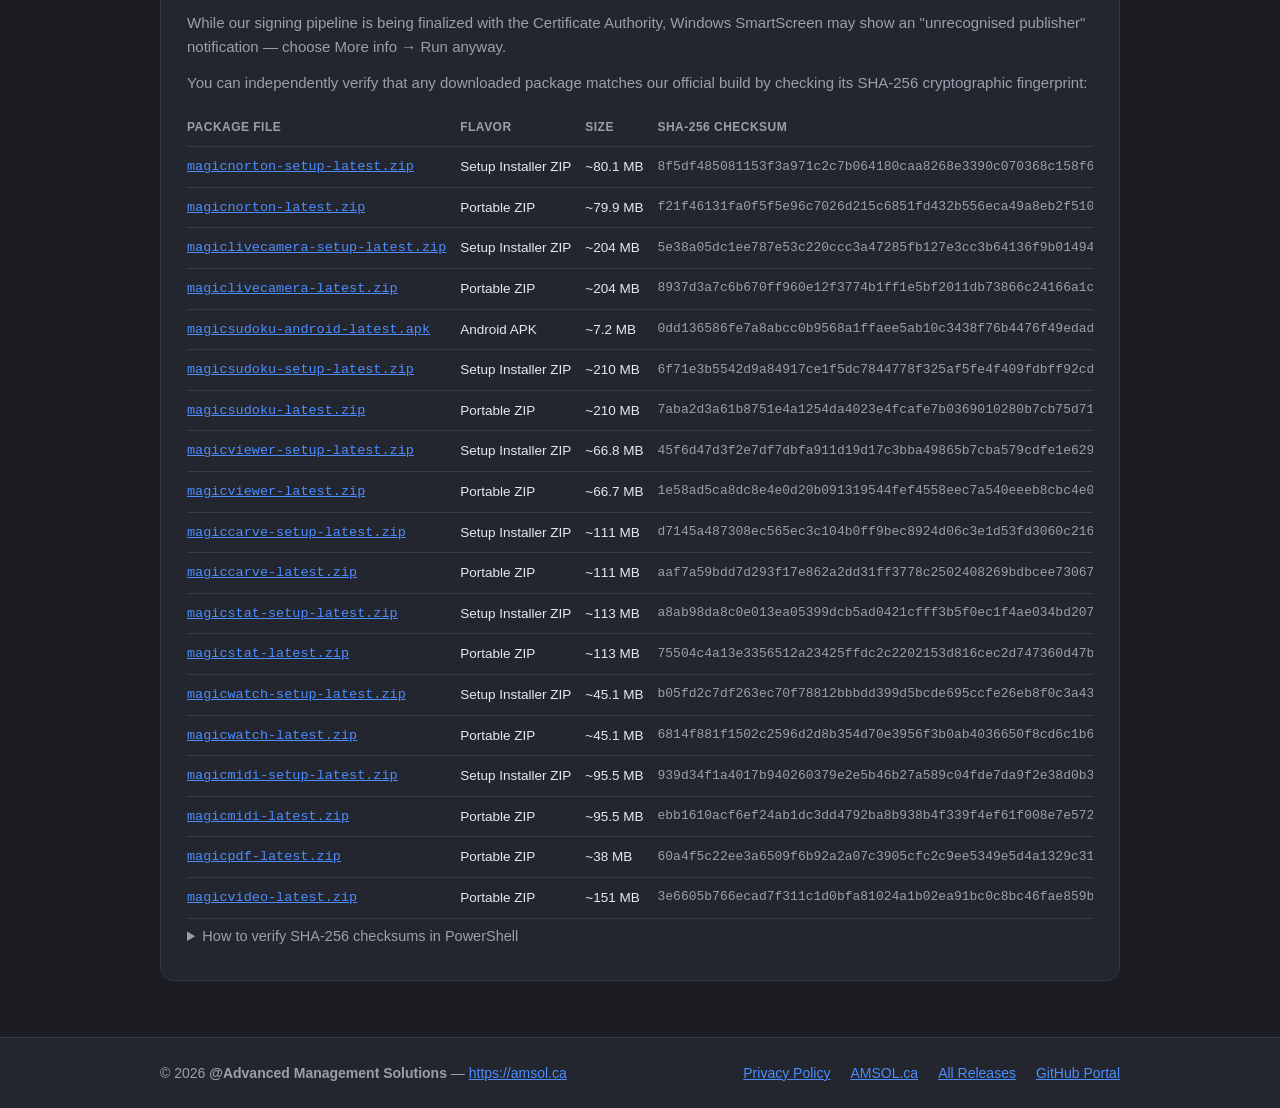
==== commit 6cd526af: "feat: publish Magic-Norton, Magic Live Camera, Magic Sudoku, Magic Viewer, Magic Carve & Magic Stat " ====
--- a/index.html
+++ b/index.html
@@ -1,15 +1,15 @@
 <!DOCTYPE html>
-<html lang="en" data-theme="auto">
+<html lang="en" data-theme="dark">
 <head>
 <meta charset="utf-8">
 <meta name="viewport" content="width=device-width, initial-scale=1">
-<title>Downloads — Advanced Management Solutions</title>
-<meta name="description" content="Official downloads for Advanced Management Solutions desktop tools: Magic-Watch (desktop gadget chronometer with visual alerts), MagicMidi (desktop MIDI workstation), Magic PDF and Magic Video.">
+<title>Downloads — Advanced Management Solutions (AMSOL)</title>
+<meta name="description" content="Official downloads for Advanced Management Solutions desktop & mobile applications: Magic-Norton, Magic Live Camera, Magic Sudoku, Magic Viewer, Magic Carve, Magic Stat, Magic-Watch, MagicMidi, Magic PDF, and Magic Video.">
 <link rel="canonical" href="https://download.amsol.ca/">
 
 <meta property="og:type" content="website">
 <meta property="og:title" content="Downloads — Advanced Management Solutions">
-<meta property="og:description" content="Official downloads for Magic-Watch, MagicMidi, Magic PDF and Magic Video desktop applications. Fast, secure, and zero telemetry.">
+<meta property="og:description" content="Official downloads for Magic-Norton, Magic Live Camera, Magic Sudoku, Magic Viewer, Magic Carve, Magic Stat, Magic-Watch, MagicMidi, Magic PDF and Magic Video. Fast, secure, and zero telemetry.">
 <meta property="og:url" content="https://download.amsol.ca/">
 <meta property="og:image" content="https://download.amsol.ca/assets/img/magicwatch-icon.png">
 <meta name="twitter:card" content="summary">
@@ -33,23 +33,41 @@
     </a>
 
     <nav class="header-links" aria-label="Primary navigation">
-      <a href="https://download.amsol.ca/" class="header-link active">Downloads</a>
-      <a href="privacy.html" class="header-link">Privacy Policy</a>
-      <a href="https://amsol.ca" class="header-link">AMSOL.ca</a>
+      <a href="https://download.amsol.ca/" class="header-link active" data-i18n="navDownloads">Downloads</a>
+      <a href="privacy.html" class="header-link" data-i18n="navPrivacy">Privacy Policy</a>
+      <a href="https://amsol.ca" class="header-link" target="_blank" rel="noopener">AMSOL.ca</a>
     </nav>
 
-    <button id="theme-toggle" class="theme-toggle" type="button"
-            aria-label="Switch between light and dark theme">
-      <svg class="icon-sun" viewBox="0 0 24 24" aria-hidden="true" focusable="false">
-        <circle cx="12" cy="12" r="4.2"/>
-        <g stroke-linecap="round">
-          <path d="M12 2.6v2.4M12 19v2.4M2.6 12h2.4M19 12h2.4M5.4 5.4l1.7 1.7M16.9 16.9l1.7 1.7M18.6 5.4l-1.7 1.7M7.1 16.9l-1.7 1.7"/>
-        </g>
-      </svg>
-      <svg class="icon-moon" viewBox="0 0 24 24" aria-hidden="true" focusable="false">
-        <path d="M20 14.2A8.2 8.2 0 1 1 9.8 4a6.6 6.6 0 0 0 10.2 10.2Z"/>
-      </svg>
-    </button>
+    <div class="portal-controls" role="group" aria-label="Theme and Language Preferences">
+      <!-- 6 Color Themes Selector -->
+      <div class="theme-Control-group">
+        <div class="theme-dots" role="radiogroup" aria-label="6 Color Themes">
+          <button type="button" class="theme-dot" data-set-theme="dark" title="1. Obsidian Dark" style="background:#38bdf8;"></button>
+          <button type="button" class="theme-dot" data-set-theme="light" title="2. Crisp Daylight" style="background:#2563eb;"></button>
+          <button type="button" class="theme-dot" data-set-theme="classic_commander" title="3. Classic Commander" style="background:#00e5ff;"></button>
+          <button type="button" class="theme-dot" data-set-theme="emerald_matrix" title="4. Emerald Matrix" style="background:#10b981;"></button>
+          <button type="button" class="theme-dot" data-set-theme="sunset_amber" title="5. Sunset Amber" style="background:#f59e0b;"></button>
+          <button type="button" class="theme-dot" data-set-theme="royal_amethyst" title="6. Royal Amethyst" style="background:#c084fc;"></button>
+        </div>
+        <select id="theme-select" class="portal-select" aria-label="Select Color Theme">
+          <option value="dark">🎨 Obsidian Dark</option>
+          <option value="light">☀️ Crisp Daylight</option>
+          <option value="classic_commander">💻 Classic Commander</option>
+          <option value="emerald_matrix">🟢 Emerald Matrix</option>
+          <option value="sunset_amber">🟠 Sunset Amber</option>
+          <option value="royal_amethyst">🟣 Royal Amethyst</option>
+        </select>
+      </div>
+
+      <!-- 5 Languages Selector -->
+      <select id="lang-select" class="portal-select" aria-label="Select Language">
+        <option value="en">🌐 English</option>
+        <option value="fr">🌐 Français</option>
+        <option value="ar">🌐 العربية</option>
+        <option value="es">🌐 Español</option>
+        <option value="de">🌐 Deutsch</option>
+      </select>
+    </div>
   </div>
 </header>
 
@@ -57,13 +75,13 @@
   <div class="wrap">
 
     <section class="hero">
-      <h1>Downloads</h1>
-      <p class="hero-sub">
-        A collection of free, secure Windows tools for productivity and media management.
+      <h1 data-i18n="heroTitle">Official Software Downloads</h1>
+      <p class="hero-sub" data-i18n="heroSub">
+        Professional Windows &amp; Mobile software suites engineered by Advanced Management Solutions (AMSOL) &mdash; 100% local execution, fast, and zero telemetry.
       </p>
       <div class="security-badge">
         <svg viewBox="0 0 24 24" aria-hidden="true"><path d="M12 1L3 5v6c0 5.55 3.84 10.74 9 12 5.16-1.26 9-6.45 9-12V5l-9-4zm-2 16l-4-4 1.41-1.41L10 14.17l6.59-6.59L18 9l-8 8z"/></svg>
-        <span>This project uses <a href="https://signpath.org/" target="_blank" rel="noopener">SignPath Foundation</a> for secure code signing.</span>
+        <span><span data-i18n="signpathText">This project uses</span> <a href="https://signpath.org/" target="_blank" rel="noopener">SignPath Foundation</a> <span data-i18n="signpathSuffix">for secure code signing.</span></span>
       </div>
     </section>
 
@@ -71,13 +89,389 @@
 
     <div class="grid">
 
+      <!-- ================= Magic-Norton ================= -->
+      <article class="card" data-repo="magicnorton">
+        <header class="card-head">
+          <img class="app-icon" src="assets/img/magicnorton-icon.png" alt="Magic-Norton icon" width="256" height="256">
+          <div class="card-title">
+            <h2>Magic-Norton</h2>
+            <p class="card-tagline">Advanced Dual-Pane Commander File Manager, SHA-256 Folder Compare, 4-Mode Sync & Batch Studio.</p>
+            <p class="version" data-role="version">
+              <span class="version-badge" data-role="version-badge">Version 1.0.0</span>
+            </p>
+          </div>
+        </header>
+
+        <ul class="btn-row">
+          <!-- Option 1: Setup Installer -->
+          <li>
+            <a class="btn is-primary"
+               href="https://download.amsol.ca/magicnorton-setup-latest.zip"
+               data-asset="magicnorton-setup-latest.zip"
+               data-flavor="setup"
+               data-recommended="true">
+              <svg class="os-icon" viewBox="0 0 24 24" aria-hidden="true" focusable="false"><path d="M3 4.6 10.4 3.6v7.6H3Zm0 14.8 7.4 1V12.8H3Zm9-15.9L21 2.2v9H12Zm0 17.4L21 21.8v-9H12Z"/></svg>
+              <span class="btn-text">
+                <span class="btn-label-row">
+                  <span class="btn-label"><span data-i18n="downloadSetup">Download Setup (Installer)</span> &mdash; Magic-Norton</span>
+                  <span class="badge-tag" data-i18n="recommended">Recommended</span>
+                </span>
+                <span class="btn-meta" data-role="meta">Windows 10/11 &middot; 64-bit &middot; Setup Wizard ZIP (~80.1 MB)</span>
+              </span>
+            </a>
+          </li>
+
+          <!-- Option 2: Portable Version -->
+          <li>
+            <a class="btn is-secondary"
+               href="https://download.amsol.ca/magicnorton-latest.zip"
+               data-asset="magicnorton-latest.zip"
+               data-flavor="portable">
+              <svg class="os-icon" viewBox="0 0 24 24" aria-hidden="true" focusable="false"><path d="M19 9h-4V3H9v6H5l7 7 7-7zM5 18v2h14v-2H5z"/></svg>
+              <span class="btn-text">
+                <span class="btn-label-row">
+                  <span class="btn-label"><span data-i18n="downloadPortable">Download Portable</span> &mdash; Magic-Norton</span>
+                  <span class="badge-tag is-portable" data-i18n="portableZip">Portable ZIP</span>
+                </span>
+                <span class="btn-meta" data-role="meta">Windows 10/11 &middot; 64-bit &middot; Standalone ZIP (~79.9 MB) &middot; No install required</span>
+              </span>
+            </a>
+          </li>
+        </ul>
+
+        <details class="notes">
+          <summary data-i18n="notesAndFeatures">Installation notes &amp; Features</summary>
+          <div class="notes-body">
+            <p><strong>Option 1 &mdash; Windows Setup (Installer):</strong> Unzip <code>magicnorton-setup-latest.zip</code> and run <code>Magic-Norton-Setup-1.0.0.exe</code>. Creates Desktop &amp; Start Menu shortcuts and registers in Windows Settings.</p>
+            <p><strong>Option 2 &mdash; Windows Portable:</strong> Unzip <code>magicnorton-latest.zip</code> anywhere (including a USB flash drive) and run <code>Magic-Norton.exe</code> directly with zero installation.</p>
+            <p><strong>Key Features:</strong> Independent dual-pane file commander inspired by Norton Commander; Quick, Recursive & SHA-256 Content Folder Comparison with color-coded status; 4-Mode Folder Synchronization (Left-to-Right, Right-to-Left, Bidirectional, Mirror) with preview & audit report; Streaming file copy/move with real-time speed, ETA, Pause/Resume/Cancel, and smart duplicate conflict resolution; Wildcard Search (*.pdf, Report*, *2026*), Duplicate File Finder, Multi-File Batch Rename, Disk Space Analyzer, built-in ZIP Archiver, F3 File Previewer & F4 Text/Code Editor, Safe Recovery Vault Undo, 6 Color Themes, and 5 Languages (EN, FR, AR, ES, DE).</p>
+          </div>
+        </details>
+      </article>
+
+      <!-- ================= Magic Live Camera ================= -->
+      <article class="card" data-repo="magiclivecamera">
+        <header class="card-head">
+          <img class="app-icon" src="assets/img/magiclivecamera-icon.png" alt="Magic Live Camera icon" width="256" height="256">
+          <div class="card-title">
+            <h2>Magic Live Camera</h2>
+            <p class="card-tagline">Ontario Multi-Camera Live Highway & Arterial Traffic Monitor with 1–16 Feed CCTV Video Wall.</p>
+            <p class="version" data-role="version">
+              <span class="version-badge" data-role="version-badge">Version 1.0.0</span>
+            </p>
+          </div>
+        </header>
+
+        <ul class="btn-row">
+          <!-- Option 1: Setup Installer -->
+          <li>
+            <a class="btn is-primary"
+               href="https://download.amsol.ca/magiclivecamera-setup-latest.zip"
+               data-asset="magiclivecamera-setup-latest.zip"
+               data-flavor="setup"
+               data-recommended="true">
+              <svg class="os-icon" viewBox="0 0 24 24" aria-hidden="true" focusable="false"><path d="M3 4.6 10.4 3.6v7.6H3Zm0 14.8 7.4 1V12.8H3Zm9-15.9L21 2.2v9H12Zm0 17.4L21 21.8v-9H12Z"/></svg>
+              <span class="btn-text">
+                <span class="btn-label-row">
+                  <span class="btn-label"><span data-i18n="downloadSetup">Download Setup (Installer)</span> &mdash; Magic Live Camera</span>
+                  <span class="badge-tag" data-i18n="recommended">Recommended</span>
+                </span>
+                <span class="btn-meta" data-role="meta">Windows 10/11 &middot; 64-bit &middot; Setup Wizard ZIP (~204 MB)</span>
+              </span>
+            </a>
+          </li>
+
+          <!-- Option 2: Portable Version -->
+          <li>
+            <a class="btn is-secondary"
+               href="https://download.amsol.ca/magiclivecamera-latest.zip"
+               data-asset="magiclivecamera-latest.zip"
+               data-flavor="portable">
+              <svg class="os-icon" viewBox="0 0 24 24" aria-hidden="true" focusable="false"><path d="M19 9h-4V3H9v6H5l7 7 7-7zM5 18v2h14v-2H5z"/></svg>
+              <span class="btn-text">
+                <span class="btn-label-row">
+                  <span class="btn-label"><span data-i18n="downloadPortable">Download Portable</span> &mdash; Magic Live Camera</span>
+                  <span class="badge-tag is-portable" data-i18n="portableZip">Portable ZIP</span>
+                </span>
+                <span class="btn-meta" data-role="meta">Windows 10/11 &middot; 64-bit &middot; Standalone ZIP (~204 MB) &middot; No install required</span>
+              </span>
+            </a>
+          </li>
+        </ul>
+
+        <details class="notes">
+          <summary data-i18n="notesAndFeatures">Installation notes &amp; Features</summary>
+          <div class="notes-body">
+            <p><strong>Option 1 &mdash; Windows Setup (Installer):</strong> Unzip <code>magiclivecamera-setup-latest.zip</code> and run <code>Magic-Live-Camera-Setup.exe</code>. Creates Desktop &amp; Start Menu shortcuts and registers in Windows Settings.</p>
+            <p><strong>Option 2 &mdash; Windows Portable:</strong> Unzip <code>magiclivecamera-latest.zip</code> anywhere (including a USB flash drive) and run <code>Magic-Live-Camera.exe</code> directly with zero installation.</p>
+            <p><strong>Key Features:</strong> Real-time monitoring across London (TIMMS), Toronto (336 RESCU arterial & expressway cameras), and Ontario 511 Ministry of Transportation highways (Hwy 401, Hwy 402, Hwy 400, Gardiner Expressway, DVP); flexible CCTV video wall layouts (1, 2, 4, 6, 9, and 16 simultaneous feeds); interactive dark Leaflet map with geolocated camera pins and 1-click Wall assignment; automated camera rotation timer (10s–60s), custom commute presets, and borderless F11 control-room fullscreen.</p>
+          </div>
+        </details>
+      </article>
+
+      <!-- ================= Magic Sudoku ================= -->
+      <article class="card" data-repo="magicsudoku">
+        <header class="card-head">
+          <img class="app-icon" src="assets/img/magicsudoku-icon.png" alt="Magic Sudoku icon" width="256" height="256">
+          <div class="card-title">
+            <h2>Magic Sudoku</h2>
+            <p class="card-tagline">Cognitive Logic & Chromatic Psychology Puzzle Suite with 6 AMS Themes, 16 MBTI Palettes & Symbol Modes.</p>
+            <p class="version" data-role="version">
+              <span class="version-badge" data-role="version-badge">Version 1.0.0</span>
+            </p>
+          </div>
+        </header>
+
+        <ul class="btn-row">
+          <!-- Option 1: Setup Installer -->
+          <li>
+            <a class="btn is-primary"
+               href="https://download.amsol.ca/magicsudoku-setup-latest.zip"
+               data-asset="magicsudoku-setup-latest.zip"
+               data-flavor="setup"
+               data-recommended="true">
+              <svg class="os-icon" viewBox="0 0 24 24" aria-hidden="true" focusable="false"><path d="M3 4.6 10.4 3.6v7.6H3Zm0 14.8 7.4 1V12.8H3Zm9-15.9L21 2.2v9H12Zm0 17.4L21 21.8v-9H12Z"/></svg>
+              <span class="btn-text">
+                <span class="btn-label-row">
+                  <span class="btn-label"><span data-i18n="downloadSetup">Download Setup (Installer)</span> &mdash; Magic Sudoku</span>
+                  <span class="badge-tag" data-i18n="recommended">Recommended</span>
+                </span>
+                <span class="btn-meta" data-role="meta">Windows 10/11 &middot; 64-bit &middot; Setup Wizard ZIP (~210 MB)</span>
+              </span>
+            </a>
+          </li>
+
+          <!-- Option 2: Portable Version -->
+          <li>
+            <a class="btn is-secondary"
+               href="https://download.amsol.ca/magicsudoku-latest.zip"
+               data-asset="magicsudoku-latest.zip"
+               data-flavor="portable">
+              <svg class="os-icon" viewBox="0 0 24 24" aria-hidden="true" focusable="false"><path d="M19 9h-4V3H9v6H5l7 7 7-7zM5 18v2h14v-2H5z"/></svg>
+              <span class="btn-text">
+                <span class="btn-label-row">
+                  <span class="btn-label"><span data-i18n="downloadPortable">Download Portable</span> &mdash; Magic Sudoku</span>
+                  <span class="badge-tag is-portable" data-i18n="portableZip">Portable ZIP</span>
+                </span>
+                <span class="btn-meta" data-role="meta">Windows 10/11 &middot; 64-bit &middot; Standalone ZIP (~210 MB) &middot; No install required</span>
+              </span>
+            </a>
+          </li>
+          <!-- Option 3: Android APK -->
+          <li>
+            <a class="btn is-secondary"
+               href="https://download.amsol.ca/magicsudoku-android-latest.apk"
+               data-asset="magicsudoku-android-latest.apk"
+               data-flavor="portable">
+              <svg class="os-icon" viewBox="0 0 24 24" aria-hidden="true" focusable="false"><path d="M17.6 9.48l1.84-3.18c.16-.31.04-.69-.26-.85-.29-.15-.65-.06-.83.22l-1.88 3.24a11.43 11.43 0 0 0-8.94 0L5.65 5.67c-.19-.28-.54-.37-.83-.22-.3.16-.42.54-.26.85L6.4 9.48C3.3 11.25 1.28 14.44 1 18h22c-.28-3.56-2.3-6.75-5.4-8.52zM7 15.25a1.25 1.25 0 1 1 0-2.5 1.25 1.25 0 0 1 0 2.5zm10 0a1.25 1.25 0 1 1 0-2.5 1.25 1.25 0 0 1 0 2.5z"/></svg>
+              <span class="btn-text">
+                <span class="btn-label-row">
+                  <span class="btn-label">Download Magic Sudoku for Android (.APK)</span>
+                  <span class="badge-tag is-portable">Android APK</span>
+                </span>
+                <span class="btn-meta" data-role="meta">Android 8.0+ &middot; Direct Installable APK (~7.2 MB)</span>
+              </span>
+            </a>
+          </li>
+        </ul>
+
+        <details class="notes">
+          <summary data-i18n="notesAndFeatures">Installation notes &amp; Features</summary>
+          <div class="notes-body">
+            <p><strong>Option 1 &mdash; Windows Setup (Installer):</strong> Unzip <code>magicsudoku-setup-latest.zip</code> and run <code>Magic-Sudoku-Setup.exe</code>. Creates Desktop &amp; Start Menu shortcuts and registers in Windows Settings.</p>
+            <p><strong>Option 2 &mdash; Windows Portable:</strong> Unzip <code>magicsudoku-latest.zip</code> anywhere (including a USB flash drive) and run <code>Magic-Sudoku.exe</code> directly with zero installation.</p>
+            <p><strong>Key Features:</strong> Engineered around environmental psychology and cognitive ergonomics: 6 AMS Themes (Ocean, Midnight, Sunset, Graphite, Evergreen, Orchid), 16 MBTI Personality Color Palettes (Analysts, Diplomats, Sentinels, Explorers), 4 Visual Symbol Sets (Wild Animals, Avian Kingdom, Marine Life, Engineering Tools) plus 9 Color Orbs, multi-language interface (EN, FR, ES, DE, IT, AR with RTL), smart pencil annotations, cognitive difficulty tiers, and both Windows Desktop (.exe) and Android Mobile (.apk) editions.</p>
+          </div>
+        </details>
+      </article>
+
+      <!-- ================= Magic Viewer ================= -->
+      <article class="card" data-repo="magicviewer">
+        <header class="card-head">
+          <img class="app-icon" src="assets/img/magicviewer-icon.png" alt="Magic Viewer icon" width="256" height="256">
+          <div class="card-title">
+            <h2>Magic Viewer</h2>
+            <p class="card-tagline">Universal CAD, CNC G-Code Toolpath, Vector & Document Inspection Studio.</p>
+            <p class="version" data-role="version">
+              <span class="version-badge" data-role="version-badge">Version 1.0.0</span>
+            </p>
+          </div>
+        </header>
+
+        <ul class="btn-row">
+          <!-- Option 1: Setup Installer -->
+          <li>
+            <a class="btn is-primary"
+               href="https://download.amsol.ca/magicviewer-setup-latest.zip"
+               data-asset="magicviewer-setup-latest.zip"
+               data-flavor="setup"
+               data-recommended="true">
+              <svg class="os-icon" viewBox="0 0 24 24" aria-hidden="true" focusable="false"><path d="M3 4.6 10.4 3.6v7.6H3Zm0 14.8 7.4 1V12.8H3Zm9-15.9L21 2.2v9H12Zm0 17.4L21 21.8v-9H12Z"/></svg>
+              <span class="btn-text">
+                <span class="btn-label-row">
+                  <span class="btn-label"><span data-i18n="downloadSetup">Download Setup (Installer)</span> &mdash; Magic Viewer</span>
+                  <span class="badge-tag" data-i18n="recommended">Recommended</span>
+                </span>
+                <span class="btn-meta" data-role="meta">Windows 10/11 &middot; 64-bit &middot; Setup Wizard ZIP (~66.8 MB)</span>
+              </span>
+            </a>
+          </li>
+
+          <!-- Option 2: Portable Version -->
+          <li>
+            <a class="btn is-secondary"
+               href="https://download.amsol.ca/magicviewer-latest.zip"
+               data-asset="magicviewer-latest.zip"
+               data-flavor="portable">
+              <svg class="os-icon" viewBox="0 0 24 24" aria-hidden="true" focusable="false"><path d="M19 9h-4V3H9v6H5l7 7 7-7zM5 18v2h14v-2H5z"/></svg>
+              <span class="btn-text">
+                <span class="btn-label-row">
+                  <span class="btn-label"><span data-i18n="downloadPortable">Download Portable</span> &mdash; Magic Viewer</span>
+                  <span class="badge-tag is-portable" data-i18n="portableZip">Portable ZIP</span>
+                </span>
+                <span class="btn-meta" data-role="meta">Windows 10/11 &middot; 64-bit &middot; Standalone ZIP (~66.7 MB) &middot; No install required</span>
+              </span>
+            </a>
+          </li>
+        </ul>
+
+        <details class="notes">
+          <summary data-i18n="notesAndFeatures">Installation notes &amp; Features</summary>
+          <div class="notes-body">
+            <p><strong>Option 1 &mdash; Windows Setup (Installer):</strong> Unzip <code>magicviewer-setup-latest.zip</code> and run <code>Magic-Viewer-Setup.exe</code>. Creates Desktop &amp; Start Menu shortcuts and registers in Windows Settings.</p>
+            <p><strong>Option 2 &mdash; Windows Portable:</strong> Unzip <code>magicviewer-latest.zip</code> anywhere (including a USB flash drive) and run <code>Magic-Viewer.exe</code> directly with zero installation.</p>
+            <p><strong>Key Features:</strong> High-speed native multi-format engineering and document previewer: inspect AutoCAD DXF/DWG drawings with interactive layer toggling, visualize CNC G-code toolpaths (.nc, .gcode, .tap, .cnc), preview HPGL plotter vectors (.plt, .hpgl), SVG/EPS/AI artwork, multi-page PDFs, Word documents (.docx), Markdown, and high-resolution raster imagery with precision pan, zoom, and entity properties.</p>
+          </div>
+        </details>
+      </article>
+
+      <!-- ================= Magic Carve ================= -->
+      <article class="card" data-repo="magiccarve">
+        <header class="card-head">
+          <img class="app-icon" src="assets/img/magiccarve-icon.png" alt="Magic Carve icon" width="256" height="256">
+          <div class="card-title">
+            <h2>Magic Carve</h2>
+            <p class="card-tagline">WoodArt CAM Studio — Professional CAD/CAM Software for Woodworking, Laser Cutting & CNC Routers.</p>
+            <p class="version" data-role="version">
+              <span class="version-badge" data-role="version-badge">Version 1.0.0</span>
+            </p>
+          </div>
+        </header>
+
+        <ul class="btn-row">
+          <!-- Option 1: Setup Installer -->
+          <li>
+            <a class="btn is-primary"
+               href="https://download.amsol.ca/magiccarve-setup-latest.zip"
+               data-asset="magiccarve-setup-latest.zip"
+               data-flavor="setup"
+               data-recommended="true">
+              <svg class="os-icon" viewBox="0 0 24 24" aria-hidden="true" focusable="false"><path d="M3 4.6 10.4 3.6v7.6H3Zm0 14.8 7.4 1V12.8H3Zm9-15.9L21 2.2v9H12Zm0 17.4L21 21.8v-9H12Z"/></svg>
+              <span class="btn-text">
+                <span class="btn-label-row">
+                  <span class="btn-label"><span data-i18n="downloadSetup">Download Setup (Installer)</span> &mdash; Magic Carve</span>
+                  <span class="badge-tag" data-i18n="recommended">Recommended</span>
+                </span>
+                <span class="btn-meta" data-role="meta">Windows 10/11 &middot; 64-bit &middot; Setup Wizard ZIP (~111 MB)</span>
+              </span>
+            </a>
+          </li>
+
+          <!-- Option 2: Portable Version -->
+          <li>
+            <a class="btn is-secondary"
+               href="https://download.amsol.ca/magiccarve-latest.zip"
+               data-asset="magiccarve-latest.zip"
+               data-flavor="portable">
+              <svg class="os-icon" viewBox="0 0 24 24" aria-hidden="true" focusable="false"><path d="M19 9h-4V3H9v6H5l7 7 7-7zM5 18v2h14v-2H5z"/></svg>
+              <span class="btn-text">
+                <span class="btn-label-row">
+                  <span class="btn-label"><span data-i18n="downloadPortable">Download Portable</span> &mdash; Magic Carve</span>
+                  <span class="badge-tag is-portable" data-i18n="portableZip">Portable ZIP</span>
+                </span>
+                <span class="btn-meta" data-role="meta">Windows 10/11 &middot; 64-bit &middot; Standalone ZIP (~111 MB) &middot; No install required</span>
+              </span>
+            </a>
+          </li>
+        </ul>
+
+        <details class="notes">
+          <summary data-i18n="notesAndFeatures">Installation notes &amp; Features</summary>
+          <div class="notes-body">
+            <p><strong>Option 1 &mdash; Windows Setup (Installer):</strong> Unzip <code>magiccarve-setup-latest.zip</code> and run <code>MagicCarve-Setup.exe</code>. Creates Desktop &amp; Start Menu shortcuts and registers in Windows Settings.</p>
+            <p><strong>Option 2 &mdash; Windows Portable:</strong> Unzip <code>magiccarve-latest.zip</code> anywhere (including a USB flash drive) and run <code>MagicCarve.exe</code> directly with zero installation.</p>
+            <p><strong>Key Features:</strong> Complete raster-to-vector tracing (Manual Binary, Otsu Auto, Adaptive Gaussian thresholding) and curve smoothing; dedicated color-coded CAD layers (CUT_OUTER, CUT_INNER, ENGRAVE, TABS); automated CNC toolpath generation for Profile (Outside/Inside/On-Path), Pocket Clearing, and V-Carve engraving; exports multi-pass CNC G-Code (.nc/.gcode/.tap), AutoCAD DXF, LightBurn SVG, and PDF Setup Sheets.</p>
+          </div>
+        </details>
+      </article>
+
+      <!-- ================= Magic Stat ================= -->
+      <article class="card" data-repo="magicstat">
+        <header class="card-head">
+          <img class="app-icon" src="assets/img/magicstat-icon.png" alt="Magic Stat icon" width="256" height="256">
+          <div class="card-title">
+            <h2>Magic Stat</h2>
+            <p class="card-tagline">Desktop Statistical Analysis Studio, Biometrics, Survival Analysis & APA Research Lab.</p>
+            <p class="version" data-role="version">
+              <span class="version-badge" data-role="version-badge">Version 1.0.0</span>
+            </p>
+          </div>
+        </header>
+
+        <ul class="btn-row">
+          <!-- Option 1: Setup Installer -->
+          <li>
+            <a class="btn is-primary"
+               href="https://download.amsol.ca/magicstat-setup-latest.zip"
+               data-asset="magicstat-setup-latest.zip"
+               data-flavor="setup"
+               data-recommended="true">
+              <svg class="os-icon" viewBox="0 0 24 24" aria-hidden="true" focusable="false"><path d="M3 4.6 10.4 3.6v7.6H3Zm0 14.8 7.4 1V12.8H3Zm9-15.9L21 2.2v9H12Zm0 17.4L21 21.8v-9H12Z"/></svg>
+              <span class="btn-text">
+                <span class="btn-label-row">
+                  <span class="btn-label"><span data-i18n="downloadSetup">Download Setup (Installer)</span> &mdash; Magic Stat</span>
+                  <span class="badge-tag" data-i18n="recommended">Recommended</span>
+                </span>
+                <span class="btn-meta" data-role="meta">Windows 10/11 &middot; 64-bit &middot; Setup Wizard ZIP (~113 MB)</span>
+              </span>
+            </a>
+          </li>
+
+          <!-- Option 2: Portable Version -->
+          <li>
+            <a class="btn is-secondary"
+               href="https://download.amsol.ca/magicstat-latest.zip"
+               data-asset="magicstat-latest.zip"
+               data-flavor="portable">
+              <svg class="os-icon" viewBox="0 0 24 24" aria-hidden="true" focusable="false"><path d="M19 9h-4V3H9v6H5l7 7 7-7zM5 18v2h14v-2H5z"/></svg>
+              <span class="btn-text">
+                <span class="btn-label-row">
+                  <span class="btn-label"><span data-i18n="downloadPortable">Download Portable</span> &mdash; Magic Stat</span>
+                  <span class="badge-tag is-portable" data-i18n="portableZip">Portable ZIP</span>
+                </span>
+                <span class="btn-meta" data-role="meta">Windows 10/11 &middot; 64-bit &middot; Standalone ZIP (~113 MB) &middot; No install required</span>
+              </span>
+            </a>
+          </li>
+        </ul>
+
+        <details class="notes">
+          <summary data-i18n="notesAndFeatures">Installation notes &amp; Features</summary>
+          <div class="notes-body">
+            <p><strong>Option 1 &mdash; Windows Setup (Installer):</strong> Unzip <code>magicstat-setup-latest.zip</code> and run <code>MagicStat-Setup.exe</code>. Creates Desktop &amp; Start Menu shortcuts and registers in Windows Settings.</p>
+            <p><strong>Option 2 &mdash; Windows Portable:</strong> Unzip <code>magicstat-latest.zip</code> anywhere (including a USB flash drive) and run <code>MagicStat.exe</code> directly with zero installation.</p>
+            <p><strong>Key Features:</strong> 100% offline statistical workbench: spreadsheet data grid with missing-value imputation; Parametric tests (One-Sample, Independent Student/Welch t-Test with Cohen's d & Levene's test, Paired t-Test, One-Way ANOVA with Tukey HSD & Eta-squared); Nonparametric tests (Mann-Whitney U, Wilcoxon, Kruskal-Wallis, Friedman); Pearson/Spearman correlations, Chi-Square & Fisher's Exact, OLS Linear & Logistic Regression, Kaplan-Meier Survival Analysis with Log-Rank test, 2x2 Epidemiological Calculator (OR, RR, NNT), Cronbach's Alpha & Cohen's Kappa Psychometrics, Power Calculator, and APA-ready HTML/PDF reports.</p>
+          </div>
+        </details>
+      </article>
+
       <!-- ================= Magic-Watch ================= -->
       <article class="card" data-repo="magicwatch">
         <header class="card-head">
-          <img class="app-icon" src="assets/img/magicwatch-icon.png" alt="Magic Watch icon" width="1024" height="1024">
+          <img class="app-icon" src="assets/img/magicwatch-icon.png" alt="Magic-Watch icon" width="256" height="256">
           <div class="card-title">
             <h2>Magic-Watch</h2>
-            <p class="card-tagline">Pro-grade Desktop Gadget Watch with Luxury Visual Alerts &amp; Theme Studio.</p>
+            <p class="card-tagline">Pro-grade Desktop Gadget Watch with Luxury Visual Alerts & Theme Studio.</p>
             <p class="version" data-role="version">
               <span class="version-badge" data-role="version-badge">Version 1.2.0</span>
             </p>
@@ -89,17 +483,16 @@
           <li>
             <a class="btn is-primary"
                href="https://download.amsol.ca/magicwatch-setup-latest.zip"
-               data-asset="magicwatch-setup.zip"
-               data-flavor="setup">
-              <svg class="os-icon" viewBox="0 0 24 24" aria-hidden="true" focusable="false">
-                <path d="M3 4.6 10.4 3.6v7.6H3Zm0 14.8 7.4 1V12.8H3Zm9-15.9L21 2.2v9H12Zm0 17.4L21 21.8v-9H12Z"/>
-              </svg>
-              <span class="btn-text">
-                <span class="btn-label-row">
-                  <span class="btn-label">Download Magic-Watch Setup (Installer)</span>
-                  <span class="badge-tag">Recommended</span>
-                </span>
-                <span class="btn-meta" data-role="meta">Windows 10/11 &middot; 64-bit &middot; Setup Wizard ZIP with Start Menu &amp; Desktop shortcuts</span>
+               data-asset="magicwatch-setup-latest.zip"
+               data-flavor="setup"
+               data-recommended="true">
+              <svg class="os-icon" viewBox="0 0 24 24" aria-hidden="true" focusable="false"><path d="M3 4.6 10.4 3.6v7.6H3Zm0 14.8 7.4 1V12.8H3Zm9-15.9L21 2.2v9H12Zm0 17.4L21 21.8v-9H12Z"/></svg>
+              <span class="btn-text">
+                <span class="btn-label-row">
+                  <span class="btn-label"><span data-i18n="downloadSetup">Download Setup (Installer)</span> &mdash; Magic-Watch</span>
+                  <span class="badge-tag" data-i18n="recommended">Recommended</span>
+                </span>
+                <span class="btn-meta" data-role="meta">Windows 10/11 &middot; 64-bit &middot; Setup Wizard ZIP (~45.1 MB)</span>
               </span>
             </a>
           </li>
@@ -108,28 +501,26 @@
           <li>
             <a class="btn is-secondary"
                href="https://download.amsol.ca/magicwatch-latest.zip"
-               data-asset="magicwatch-portable.zip"
-               data-flavor="portable">
-              <svg class="os-icon" viewBox="0 0 24 24" aria-hidden="true" focusable="false">
-                <path d="M19 9h-4V3H9v6H5l7 7 7-7zM5 18v2h14v-2H5z"/>
-              </svg>
-              <span class="btn-text">
-                <span class="btn-label-row">
-                  <span class="btn-label">Download Magic-Watch Portable</span>
-                  <span class="badge-tag is-portable">Portable ZIP</span>
-                </span>
-                <span class="btn-meta" data-role="meta">Windows 10/11 &middot; 64-bit &middot; Standalone ZIP &middot; No install required</span>
-              </span>
-            </a>
-          </li>
-        </ul>
-
-        <details class="notes">
-          <summary>Installation notes &amp; Features</summary>
-          <div class="notes-body">
-            <p><strong>Option 1 &mdash; Windows Setup (Installer):</strong> Recommended for primary desktop use. Runs an interactive setup wizard, creates Start Menu and Desktop shortcuts, and registers in Windows Settings for easy launch and update.</p>
-            <p><strong>Option 2 &mdash; Portable Version:</strong> Unzip <code>magicwatch-latest.zip</code> anywhere (including USB flash drives) and run <code>Magic-Watch.exe</code> directly with zero system modifications.</p>
-            <p><strong>Key Features:</strong> Automatic hourly mode/theme switcher (alternates Digital &amp; Analog faces or cycles themes every hour at :00), 4 selectable luxury interval visual alert animations (🌈 Aurora Perimeter Sweep, 💫 Particle Sparkle Fountain, ⚡ Ambient Breathing Halo, 🧬 Holographic Laser Scan) at :00 and :30, dual digital/analog watch faces (double-click to toggle), 12 studio themes (AMS Corporate Edition &amp; Chronometer), smooth 60 FPS sweep second hand, frameless transparent physics, position locking, always-on-top, scaling (80%-200%), and opacity adjustment.</p>
+               data-asset="magicwatch-latest.zip"
+               data-flavor="portable">
+              <svg class="os-icon" viewBox="0 0 24 24" aria-hidden="true" focusable="false"><path d="M19 9h-4V3H9v6H5l7 7 7-7zM5 18v2h14v-2H5z"/></svg>
+              <span class="btn-text">
+                <span class="btn-label-row">
+                  <span class="btn-label"><span data-i18n="downloadPortable">Download Portable</span> &mdash; Magic-Watch</span>
+                  <span class="badge-tag is-portable" data-i18n="portableZip">Portable ZIP</span>
+                </span>
+                <span class="btn-meta" data-role="meta">Windows 10/11 &middot; 64-bit &middot; Standalone ZIP (~45.1 MB) &middot; No install required</span>
+              </span>
+            </a>
+          </li>
+        </ul>
+
+        <details class="notes">
+          <summary data-i18n="notesAndFeatures">Installation notes &amp; Features</summary>
+          <div class="notes-body">
+            <p><strong>Option 1 &mdash; Windows Setup (Installer):</strong> Unzip <code>magicwatch-setup-latest.zip</code> and run <code>Magic-Watch-Setup.exe</code>. Creates Desktop &amp; Start Menu shortcuts and registers in Windows Settings.</p>
+            <p><strong>Option 2 &mdash; Windows Portable:</strong> Unzip <code>magicwatch-latest.zip</code> anywhere (including a USB flash drive) and run <code>Magic-Watch.exe</code> directly with zero installation.</p>
+            <p><strong>Key Features:</strong> Automatic hourly mode/theme switcher (alternates Digital & Analog faces or cycles themes every hour at :00), 4 selectable luxury interval visual alert animations (🌈 Aurora Perimeter Sweep, 💫 Particle Sparkle Fountain, ⚡ Ambient Breathing Halo, 🧬 Holographic Laser Scan) at :00 and :30, 12 studio themes (AMS Corporate Edition & Swiss Chronometer), smooth 60 FPS sweep second hand, and frameless transparency.</p>
           </div>
         </details>
       </article>
@@ -137,10 +528,10 @@
       <!-- ================= MagicMidi ================= -->
       <article class="card" data-repo="magicmidi">
         <header class="card-head">
-          <img class="app-icon" src="assets/img/magicmidi-icon.png" alt="MagicMidi icon" width="1024" height="1024">
+          <img class="app-icon" src="assets/img/magicmidi-icon.png" alt="MagicMidi icon" width="256" height="256">
           <div class="card-title">
             <h2>MagicMidi</h2>
-            <p class="card-tagline">Desktop MIDI Studio, Western Modes &amp; Arabic Maqamat, 360&deg; Circular Dial &amp; Lissajous Harmonics.</p>
+            <p class="card-tagline">Desktop MIDI Studio, Western Modes & Arabic Maqamat, 360° Circular Dial & Lissajous Harmonics.</p>
             <p class="version" data-role="version">
               <span class="version-badge" data-role="version-badge">Version 1.3.0</span>
             </p>
@@ -152,17 +543,16 @@
           <li>
             <a class="btn is-primary"
                href="https://download.amsol.ca/magicmidi-setup-latest.zip"
-               data-asset="magicmidi-setup.zip"
-               data-flavor="setup">
-              <svg class="os-icon" viewBox="0 0 24 24" aria-hidden="true" focusable="false">
-                <path d="M3 4.6 10.4 3.6v7.6H3Zm0 14.8 7.4 1V12.8H3Zm9-15.9L21 2.2v9H12Zm0 17.4L21 21.8v-9H12Z"/>
-              </svg>
-              <span class="btn-text">
-                <span class="btn-label-row">
-                  <span class="btn-label">Download MagicMidi Setup (Installer)</span>
-                  <span class="badge-tag">Recommended</span>
-                </span>
-                <span class="btn-meta" data-role="meta">Windows 10/11 &middot; 64-bit &middot; Setup Wizard ZIP with Start Menu &amp; Desktop shortcuts</span>
+               data-asset="magicmidi-setup-latest.zip"
+               data-flavor="setup"
+               data-recommended="true">
+              <svg class="os-icon" viewBox="0 0 24 24" aria-hidden="true" focusable="false"><path d="M3 4.6 10.4 3.6v7.6H3Zm0 14.8 7.4 1V12.8H3Zm9-15.9L21 2.2v9H12Zm0 17.4L21 21.8v-9H12Z"/></svg>
+              <span class="btn-text">
+                <span class="btn-label-row">
+                  <span class="btn-label"><span data-i18n="downloadSetup">Download Setup (Installer)</span> &mdash; MagicMidi</span>
+                  <span class="badge-tag" data-i18n="recommended">Recommended</span>
+                </span>
+                <span class="btn-meta" data-role="meta">Windows 10/11 &middot; 64-bit &middot; Setup Wizard ZIP (~95.5 MB)</span>
               </span>
             </a>
           </li>
@@ -171,28 +561,26 @@
           <li>
             <a class="btn is-secondary"
                href="https://download.amsol.ca/magicmidi-latest.zip"
-               data-asset="magicmidi-portable.zip"
-               data-flavor="portable">
-              <svg class="os-icon" viewBox="0 0 24 24" aria-hidden="true" focusable="false">
-                <path d="M19 9h-4V3H9v6H5l7 7 7-7zM5 18v2h14v-2H5z"/>
-              </svg>
-              <span class="btn-text">
-                <span class="btn-label-row">
-                  <span class="btn-label">Download MagicMidi Portable</span>
-                  <span class="badge-tag is-portable">Portable ZIP</span>
-                </span>
-                <span class="btn-meta" data-role="meta">Windows 10/11 &middot; 64-bit &middot; Standalone ZIP &middot; No install required</span>
-              </span>
-            </a>
-          </li>
-        </ul>
-
-        <details class="notes">
-          <summary>Installation notes &amp; Features</summary>
-          <div class="notes-body">
-            <p><strong>Option 1 &mdash; Windows Setup (Installer):</strong> Recommended for studio workstations. Runs an interactive setup wizard, creates Start Menu and Desktop shortcuts, registers in Windows Settings, and sets up audio/SoundFont paths.</p>
-            <p><strong>Option 2 &mdash; Portable Version:</strong> Unzip <code>magicmidi-latest.zip</code> to any directory or USB drive and run <code>MagicMidi.exe</code> immediately without administrator rights.</p>
-            <p><strong>Key Features:</strong> Western Modes &amp; Arabic Maqam circular geometric dial (360&deg; 24-TET ring, Jins al-Asl &amp; Far', interval badges, Star of Fifths), 2D Lissajous curve harmonics lab, microtonal keyboard and grand staff notation, real-time falling-notes visualizer with particle effects, AI audio-to-MIDI transcription with Demucs stem isolation, 16-channel General MIDI instrument router, piano roll editor, chord analyzer, and sheet music PDF/SVG export.</p>
+               data-asset="magicmidi-latest.zip"
+               data-flavor="portable">
+              <svg class="os-icon" viewBox="0 0 24 24" aria-hidden="true" focusable="false"><path d="M19 9h-4V3H9v6H5l7 7 7-7zM5 18v2h14v-2H5z"/></svg>
+              <span class="btn-text">
+                <span class="btn-label-row">
+                  <span class="btn-label"><span data-i18n="downloadPortable">Download Portable</span> &mdash; MagicMidi</span>
+                  <span class="badge-tag is-portable" data-i18n="portableZip">Portable ZIP</span>
+                </span>
+                <span class="btn-meta" data-role="meta">Windows 10/11 &middot; 64-bit &middot; Standalone ZIP (~95.5 MB) &middot; No install required</span>
+              </span>
+            </a>
+          </li>
+        </ul>
+
+        <details class="notes">
+          <summary data-i18n="notesAndFeatures">Installation notes &amp; Features</summary>
+          <div class="notes-body">
+            <p><strong>Option 1 &mdash; Windows Setup (Installer):</strong> Unzip <code>magicmidi-setup-latest.zip</code> and run <code>MagicMidi-Setup.exe</code>. Creates Desktop &amp; Start Menu shortcuts and registers in Windows Settings.</p>
+            <p><strong>Option 2 &mdash; Windows Portable:</strong> Unzip <code>magicmidi-latest.zip</code> anywhere (including a USB flash drive) and run <code>MagicMidi.exe</code> directly with zero installation.</p>
+            <p><strong>Key Features:</strong> Western Modes & Arabic Maqam circular geometric dial (360° 24-TET ring, Jins al-Asl & Far', interval badges, Star of Fifths), 2D Lissajous curve harmonics lab, microtonal keyboard and grand staff notation, real-time falling-notes visualizer with particle effects, AI audio-to-MIDI transcription with Demucs stem isolation, 16-channel General MIDI router, and sheet music PDF/SVG export.</p>
           </div>
         </details>
       </article>
@@ -200,62 +588,34 @@
       <!-- ================= Magic PDF ================= -->
       <article class="card" data-repo="magicpdf">
         <header class="card-head">
-          <img class="app-icon" src="assets/img/magicpdf-icon.png" alt="Magic PDF icon" width="1024" height="1024">
+          <img class="app-icon" src="assets/img/magicpdf-icon.png" alt="Magic PDF icon" width="256" height="256">
           <div class="card-title">
             <h2>Magic PDF</h2>
-            <p class="card-tagline">Split, merge, scan, read aloud, unlock and recover passwords for PDFs.</p>
-            <p class="version" data-role="version">
-              <span class="version-badge" data-role="version-badge">Version 1.7.0</span>
-            </p>
-          </div>
-        </header>
-
-        <ul class="btn-row">
-          <!-- Option 1: Setup Installer -->
-          <li>
-            <a class="btn is-primary"
-               href="https://download.amsol.ca/magicpdf-setup-latest.zip"
-               data-asset="magicpdf-setup.zip"
-               data-flavor="setup">
-              <svg class="os-icon" viewBox="0 0 24 24" aria-hidden="true" focusable="false">
-                <path d="M3 4.6 10.4 3.6v7.6H3Zm0 14.8 7.4 1V12.8H3Zm9-15.9L21 2.2v9H12Zm0 17.4L21 21.8v-9H12Z"/>
-              </svg>
-              <span class="btn-text">
-                <span class="btn-label-row">
-                  <span class="btn-label">Download Magic PDF Setup (Installer)</span>
-                  <span class="badge-tag">Recommended</span>
-                </span>
-                <span class="btn-meta" data-role="meta">Windows 10/11 &middot; 64-bit &middot; Setup Wizard ZIP with Start Menu &amp; Desktop shortcuts</span>
-              </span>
-            </a>
-          </li>
-
-          <!-- Option 2: Portable Version -->
-          <li>
-            <a class="btn is-secondary"
+            <p class="card-tagline">Split, merge and reorganise PDF documents with zero cloud uploads.</p>
+            <p class="version" data-role="version">
+              <span class="version-badge" data-role="version-badge">Version 1.5.0</span>
+            </p>
+          </div>
+        </header>
+
+        <ul class="btn-row">
+          <li>
+            <a class="btn is-primary"
                href="https://download.amsol.ca/magicpdf-latest.zip"
-               data-asset="magicpdf-portable.zip"
-               data-flavor="portable">
-              <svg class="os-icon" viewBox="0 0 24 24" aria-hidden="true" focusable="false">
-                <path d="M19 9h-4V3H9v6H5l7 7 7-7zM5 18v2h14v-2H5z"/>
-              </svg>
-              <span class="btn-text">
-                <span class="btn-label-row">
-                  <span class="btn-label">Download Magic PDF Portable</span>
-                  <span class="badge-tag is-portable">Portable ZIP</span>
-                </span>
-                <span class="btn-meta" data-role="meta">Windows 10/11 &middot; 64-bit &middot; Standalone ZIP &middot; No install required</span>
-              </span>
-            </a>
-          </li>
-        </ul>
-
-        <details class="notes">
-          <summary>Installation notes &amp; Features</summary>
-          <div class="notes-body">
-            <p><strong>Option 1 &mdash; Windows Setup (Installer):</strong> Recommended for primary desktop use. Unzip <code>magicpdf-setup.zip</code>, run the setup wizard, and it installs for your user account only (no administrator prompt), with Start Menu and Desktop shortcuts and an entry in Add or remove programs.</p>
-            <p><strong>Option 2 &mdash; Portable Version:</strong> Unzip <code>magicpdf-latest.zip</code> anywhere (including USB flash drives) and run <code>MagicPDF.exe</code> directly with zero system modifications.</p>
-            <p><strong>Key Features:</strong> Split and merge PDFs; a visual page manager and magazine-style flip viewer; scan to PDF from WIA, SANE and network (eSCL) scanners with OpenCV clean-up; read documents aloud with per-language voices, adjustable speed and a reading view that highlights the text as it is read; and remove passwords from protected PDFs. Six interface languages (English, French, Spanish, Italian, German, Arabic) and three themes.</p>
+               data-asset="magicpdf-portable.zip">
+              <svg class="os-icon" viewBox="0 0 24 24" aria-hidden="true" focusable="false"><path d="M3 4.6 10.4 3.6v7.6H3Zm0 14.8 7.4 1V12.8H3Zm9-15.9L21 2.2v9H12Zm0 17.4L21 21.8v-9H12Z"/></svg>
+              <span class="btn-text">
+                <span class="btn-label">Download MagicPDF for Windows</span>
+                <span class="btn-meta" data-role="meta">Windows 10/11 &middot; 64-bit &middot; ZIP (~38 MB), no installer</span>
+              </span>
+            </a>
+          </li>
+        </ul>
+
+        <details class="notes">
+          <summary data-i18n="notesAndFeatures">Installation notes &amp; Features</summary>
+          <div class="notes-body">
+            <p><strong>Windows:</strong> Unzip the download anywhere and run <code>MagicPDF.exe</code>. Runs 100% locally from your drive or USB stick.</p>
           </div>
         </details>
       </article>
@@ -289,38 +649,19 @@
             <a class="btn is-primary"
                href="https://github.com/alaahadyhostinger/magicvideo/releases/latest/download/magicvideo-portable.zip"
                data-asset="magicvideo-portable.zip">
-              <svg class="os-icon" viewBox="0 0 24 24" aria-hidden="true" focusable="false">
-                <path d="M3 4.6 10.4 3.6v7.6H3Zm0 14.8 7.4 1V12.8H3Zm9-15.9L21 2.2v9H12Zm0 17.4L21 21.8v-9H12Z"/>
-              </svg>
+              <svg class="os-icon" viewBox="0 0 24 24" aria-hidden="true" focusable="false"><path d="M3 4.6 10.4 3.6v7.6H3Zm0 14.8 7.4 1V12.8H3Zm9-15.9L21 2.2v9H12Zm0 17.4L21 21.8v-9H12Z"/></svg>
               <span class="btn-text">
                 <span class="btn-label">Download MagicVideo for Windows</span>
-                <span class="btn-meta" data-role="meta">Windows 10/11 &middot; 64-bit &middot; no installer</span>
-              </span>
-            </a>
-          </li>
-          <li>
-            <span class="btn is-pending"
-                  data-pending-asset="magicvideo-macos.dmg"
-                  data-pending-href="https://github.com/alaahadyhostinger/magicvideo/releases/latest/download/magicvideo-macos.dmg"
-                  role="link" aria-disabled="true">
-              <svg class="os-icon" viewBox="0 0 24 24" aria-hidden="true" focusable="false">
-                <path d="M16.4 12.7c0-2.3 1.9-3.4 2-3.5-1.1-1.6-2.8-1.8-3.4-1.8-1.4-.1-2.8.8-3.5.8s-1.8-.8-3-.8c-1.5 0-3 .9-3.8 2.3-1.6 2.8-.4 7 1.2 9.3.8 1.1 1.7 2.3 2.9 2.3 1.2 0 1.6-.7 3-.7s1.8.7 3 .7 2-1.1 2.8-2.2c.6-.9.9-1.4 1.3-2.4-2.4-.9-2.5-3.9-2.5-4Zm-2.3-7.5c.6-.8 1-1.8.9-2.9-.9 0-2 .6-2.7 1.4-.6.7-1 1.8-.9 2.8 1 .1 2-.5 2.7-1.3Z"/>
-              </svg>
-              <span class="btn-text">
-                <span class="btn-label">Download MagicVideo for macOS</span>
-                <span class="btn-meta">Coming soon</span>
-              </span>
-            </span>
-          </li>
-        </ul>
-
-        <details class="notes">
-          <summary>Installation notes</summary>
-          <div class="notes-body">
-            <p><strong>Windows.</strong> There is nothing to install. Unzip
-            <code>magicvideo-portable.zip</code> anywhere you like &mdash; a USB stick is fine &mdash;
-            and double-click <code>MagicVideo.exe</code> inside it.</p>
-            <p><strong>macOS.</strong> In development.</p>
+                <span class="btn-meta" data-role="meta">Windows 10/11 &middot; 64-bit &middot; Portable ZIP (~151 MB)</span>
+              </span>
+            </a>
+          </li>
+        </ul>
+
+        <details class="notes">
+          <summary data-i18n="notesAndFeatures">Installation notes &amp; Features</summary>
+          <div class="notes-body">
+            <p><strong>Windows:</strong> Unzip <code>magicvideo-portable.zip</code> anywhere and double-click <code>MagicVideo.exe</code>.</p>
           </div>
         </details>
       </article>
@@ -328,42 +669,54 @@
     </div>
 
     <section class="advisory">
-      <h2>Security &amp; Code Signing</h2>
+      <h2 data-i18n="securityTitle">Security &amp; Cryptographic SHA-256 Verification</h2>
       <p class="signpath-note">
         <strong>🛡️ Code Signing Notice:</strong> This project uses <a href="https://signpath.org/" target="_blank" rel="noopener">SignPath Foundation</a> for secure code signing.
       </p>
-      <p>
-        While our signing pipeline is being finalized with the Certificate Authority, Windows SmartScreen may show an
-        “unrecognised publisher” notification &mdash; choose <strong>More info &rarr; Run anyway</strong>.
+      <p data-i18n="smartscreenNote">
+        While our signing pipeline is being finalized with the Certificate Authority, Windows SmartScreen may show an “unrecognised publisher” notification &mdash; choose <strong>More info &rarr; Run anyway</strong>.
       </p>
-      <p class="verify-intro">
-        You can also independently verify that your downloaded package matches our official build by checking its
-        SHA-256 fingerprint:
+      <p class="verify-intro" data-i18n="verifyIntro">
+        You can independently verify that any downloaded package matches our official build by checking its SHA-256 cryptographic fingerprint:
       </p>
       <div id="checksums" class="checksums">
         <table>
           <caption class="sr-only">SHA-256 checksums of current release files</caption>
           <thead>
-            <tr><th scope="col">File</th><th scope="col">Type</th><th scope="col">Size</th><th scope="col">SHA-256</th></tr>
+            <tr><th scope="col">Package File</th><th scope="col">Flavor</th><th scope="col">Size</th><th scope="col">SHA-256 Checksum</th></tr>
           </thead>
           <tbody id="checksum-rows">
-            <tr><td>magicwatch-setup-latest.zip</td><td>Setup Installer ZIP</td><td>~45 MB</td><td class="digest">b05fd2c7df263ec70f78812bbbdd399d5bcde695ccfe26eb8f0c3a438c58627e</td></tr>
-            <tr><td>magicwatch-latest.zip</td><td>Portable ZIP</td><td>~45 MB</td><td class="digest">6814f881f1502c2596d2d8b354d70e3956f3b0ab4036650f8cd6c1b6ba3e278b</td></tr>
-            <tr><td>magicmidi-setup-latest.zip</td><td>Setup Installer ZIP</td><td>~96 MB</td><td class="digest">939d34f1a4017b940260379e2e5b46b27a589c04fde7da9f2e38d0b3cf569dcc</td></tr>
-            <tr><td>magicmidi-latest.zip</td><td>Portable ZIP</td><td>~96 MB</td><td class="digest">ebb1610acf6ef24ab1dc3dd4792ba8b938b4f339f4ef61f008e7e572a35d27cc</td></tr>
-            <tr><td>magicpdf-setup-latest.zip</td><td>Setup Installer ZIP</td><td>~133 MB</td><td class="digest">4249c48d59c9279bc00e414dcf29a015c379a234764a8c7adf542bd7801aaf83</td></tr>
-            <tr><td>magicpdf-latest.zip</td><td>Portable ZIP</td><td>~131 MB</td><td class="digest">6b25fc2a57bdc568919ad24e33ef4a7b3a7e0a9889fab2260d5c666327263fc1</td></tr>
-            <tr><td>magicvideo-latest.zip</td><td>Portable ZIP</td><td>~151 MB</td><td class="digest">3e6605b766ecad7f311c1d0bfa81024a1b02ea91bc0c8bc46fae859b85c13bcf</td></tr>
+            <tr><td><a href="https://download.amsol.ca/magicnorton-setup-latest.zip">magicnorton-setup-latest.zip</a></td><td>Setup Installer ZIP</td><td>~80.1 MB</td><td class="digest">8f5df485081153f3a971c2c7b064180caa8268e3390c070368c158f68db4a827</td></tr>
+            <tr><td><a href="https://download.amsol.ca/magicnorton-latest.zip">magicnorton-latest.zip</a></td><td>Portable ZIP</td><td>~79.9 MB</td><td class="digest">f21f46131fa0f5f5e96c7026d215c6851fd432b556eca49a8eb2f510742a84e1</td></tr>
+            <tr><td><a href="https://download.amsol.ca/magiclivecamera-setup-latest.zip">magiclivecamera-setup-latest.zip</a></td><td>Setup Installer ZIP</td><td>~204 MB</td><td class="digest">5e38a05dc1ee787e53c220ccc3a47285fb127e3cc3b64136f9b01494fcdc54cf</td></tr>
+            <tr><td><a href="https://download.amsol.ca/magiclivecamera-latest.zip">magiclivecamera-latest.zip</a></td><td>Portable ZIP</td><td>~204 MB</td><td class="digest">8937d3a7c6b670ff960e12f3774b1ff1e5bf2011db73866c24166a1cf8309241</td></tr>
+            <tr><td><a href="https://download.amsol.ca/magicsudoku-android-latest.apk">magicsudoku-android-latest.apk</a></td><td>Android APK</td><td>~7.2 MB</td><td class="digest">0dd136586fe7a8abcc0b9568a1ffaee5ab10c3438f76b4476f49edad1f2a6083</td></tr>
+            <tr><td><a href="https://download.amsol.ca/magicsudoku-setup-latest.zip">magicsudoku-setup-latest.zip</a></td><td>Setup Installer ZIP</td><td>~210 MB</td><td class="digest">6f71e3b5542d9a84917ce1f5dc7844778f325af5fe4f409fdbff92cdc38cd172</td></tr>
+            <tr><td><a href="https://download.amsol.ca/magicsudoku-latest.zip">magicsudoku-latest.zip</a></td><td>Portable ZIP</td><td>~210 MB</td><td class="digest">7aba2d3a61b8751e4a1254da4023e4fcafe7b0369010280b7cb75d718d997115</td></tr>
+            <tr><td><a href="https://download.amsol.ca/magicviewer-setup-latest.zip">magicviewer-setup-latest.zip</a></td><td>Setup Installer ZIP</td><td>~66.8 MB</td><td class="digest">45f6d47d3f2e7df7dbfa911d19d17c3bba49865b7cba579cdfe1e629ae5186f4</td></tr>
+            <tr><td><a href="https://download.amsol.ca/magicviewer-latest.zip">magicviewer-latest.zip</a></td><td>Portable ZIP</td><td>~66.7 MB</td><td class="digest">1e58ad5ca8dc8e4e0d20b091319544fef4558eec7a540eeeb8cbc4e09e5b6f19</td></tr>
+            <tr><td><a href="https://download.amsol.ca/magiccarve-setup-latest.zip">magiccarve-setup-latest.zip</a></td><td>Setup Installer ZIP</td><td>~111 MB</td><td class="digest">d7145a487308ec565ec3c104b0ff9bec8924d06c3e1d53fd3060c216254bcddd</td></tr>
+            <tr><td><a href="https://download.amsol.ca/magiccarve-latest.zip">magiccarve-latest.zip</a></td><td>Portable ZIP</td><td>~111 MB</td><td class="digest">aaf7a59bdd7d293f17e862a2dd31ff3778c2502408269bdbcee73067d5752f1e</td></tr>
+            <tr><td><a href="https://download.amsol.ca/magicstat-setup-latest.zip">magicstat-setup-latest.zip</a></td><td>Setup Installer ZIP</td><td>~113 MB</td><td class="digest">a8ab98da8c0e013ea05399dcb5ad0421cfff3b5f0ec1f4ae034bd207f54570d5</td></tr>
+            <tr><td><a href="https://download.amsol.ca/magicstat-latest.zip">magicstat-latest.zip</a></td><td>Portable ZIP</td><td>~113 MB</td><td class="digest">75504c4a13e3356512a23425ffdc2c2202153d816cec2d747360d47bdf7ff588</td></tr>
+            <tr><td><a href="https://download.amsol.ca/magicwatch-setup-latest.zip">magicwatch-setup-latest.zip</a></td><td>Setup Installer ZIP</td><td>~45.1 MB</td><td class="digest">b05fd2c7df263ec70f78812bbbdd399d5bcde695ccfe26eb8f0c3a438c58627e</td></tr>
+            <tr><td><a href="https://download.amsol.ca/magicwatch-latest.zip">magicwatch-latest.zip</a></td><td>Portable ZIP</td><td>~45.1 MB</td><td class="digest">6814f881f1502c2596d2d8b354d70e3956f3b0ab4036650f8cd6c1b6ba3e278b</td></tr>
+            <tr><td><a href="https://download.amsol.ca/magicmidi-setup-latest.zip">magicmidi-setup-latest.zip</a></td><td>Setup Installer ZIP</td><td>~95.5 MB</td><td class="digest">939d34f1a4017b940260379e2e5b46b27a589c04fde7da9f2e38d0b3cf569dcc</td></tr>
+            <tr><td><a href="https://download.amsol.ca/magicmidi-latest.zip">magicmidi-latest.zip</a></td><td>Portable ZIP</td><td>~95.5 MB</td><td class="digest">ebb1610acf6ef24ab1dc3dd4792ba8b938b4f339f4ef61f008e7e572a35d27cc</td></tr>
+            <tr><td><a href="https://download.amsol.ca/magicpdf-latest.zip">magicpdf-latest.zip</a></td><td>Portable ZIP</td><td>~38 MB</td><td class="digest">60a4f5c22ee3a6509f6b92a2a07c3905cfc2c9ee5349e5d4a1329c314da17e0a</td></tr>
+            <tr><td><a href="https://download.amsol.ca/magicvideo-latest.zip">magicvideo-latest.zip</a></td><td>Portable ZIP</td><td>~151 MB</td><td class="digest">3e6605b766ecad7f311c1d0bfa81024a1b02ea91bc0c8bc46fae859b85c13bcf</td></tr>
           </tbody>
         </table>
         <details class="notes">
-          <summary>How to check checksums in PowerShell</summary>
-          <div class="notes-body">
-            <p><strong>Windows (PowerShell)</strong></p>
-            <pre><code>Get-FileHash .\magicwatch-setup-latest.zip -Algorithm SHA256
-Get-FileHash .\magicwatch-latest.zip -Algorithm SHA256
-Get-FileHash .\magicmidi-setup-latest.zip -Algorithm SHA256
-Get-FileHash .\magicmidi-latest.zip -Algorithm SHA256</code></pre>
+          <summary>How to verify SHA-256 checksums in PowerShell</summary>
+          <div class="notes-body">
+            <p><strong>Windows PowerShell:</strong></p>
+            <pre><code>Get-FileHash .\magicnorton-setup-latest.zip -Algorithm SHA256
+Get-FileHash .\magiclivecamera-setup-latest.zip -Algorithm SHA256
+Get-FileHash .\magicsudoku-setup-latest.zip -Algorithm SHA256
+Get-FileHash .\magicviewer-setup-latest.zip -Algorithm SHA256
+Get-FileHash .\magiccarve-setup-latest.zip -Algorithm SHA256
+Get-FileHash .\magicstat-setup-latest.zip -Algorithm SHA256</code></pre>
           </div>
         </details>
       </div>
@@ -375,14 +728,14 @@
 <footer class="site-footer">
   <div class="wrap footer-inner">
     <p class="copyright">
-      &copy; <span id="year">2026</span> Advanced Management Solutions &middot;
-      <a href="https://amsol.ca">amsol.ca</a>
+      &copy; <span id="year">2026</span> <strong>@Advanced Management Solutions</strong> &mdash;
+      <a href="https://amsol.ca" target="_blank" rel="noopener">https://amsol.ca</a>
     </p>
     <nav class="footer-links" aria-label="Footer links">
-      <a href="privacy.html">Privacy Policy</a>
-      <a href="https://github.com/alaahadyhostinger/magicpdf/releases">Magic PDF releases</a>
-      <a href="https://github.com/alaahadyhostinger/magicvideo/releases">Magic Video releases</a>
-      <a href="https://github.com/alaahadyhostinger/download">GitHub Portal</a>
+      <a href="privacy.html" data-i18n="navPrivacy">Privacy Policy</a>
+      <a href="https://amsol.ca" target="_blank" rel="noopener">AMSOL.ca</a>
+      <a href="https://github.com/alaahadyhostinger/download/releases" target="_blank" rel="noopener">All Releases</a>
+      <a href="https://github.com/alaahadyhostinger/download" target="_blank" rel="noopener">GitHub Portal</a>
     </nav>
   </div>
 </footer>
--- a/assets/css/style.css
+++ b/assets/css/style.css
@@ -629,3 +629,169 @@
   border-color: var(--accent);
   color: var(--text);
 }
+
+/* === AMSOL 6 THEMES & CONTROLS === */
+html[data-theme="classic_commander"] {
+  --bg: #001433;
+  --surface: #001f4d;
+  --surface-alt: #002b66;
+  --text: #e0f7fa;
+  --text-muted: #80deea;
+  --border: #004d99;
+  --border-strong: #00bcd4;
+  --accent: #00e5ff;
+  --accent-hover: #84ffff;
+  --accent-soft: rgba(0, 229, 255, 0.14);
+  --accent-on: #001433;
+}
+
+html[data-theme="emerald_matrix"] {
+  --bg: #04130d;
+  --surface: #072218;
+  --surface-alt: #0c3123;
+  --text: #ecfdf5;
+  --text-muted: #6ee7b7;
+  --border: #064e3b;
+  --border-strong: #10b981;
+  --accent: #10b981;
+  --accent-hover: #34d399;
+  --accent-soft: rgba(16, 185, 129, 0.15);
+  --accent-on: #04130d;
+}
+
+html[data-theme="sunset_amber"] {
+  --bg: #1c1008;
+  --surface: #29180c;
+  --surface-alt: #382110;
+  --text: #fffbeb;
+  --text-muted: #fcd34d;
+  --border: #78350f;
+  --border-strong: #f59e0b;
+  --accent: #f59e0b;
+  --accent-hover: #fbbf24;
+  --accent-soft: rgba(245, 158, 11, 0.16);
+  --accent-on: #1c1008;
+}
+
+html[data-theme="royal_amethyst"] {
+  --bg: #150a26;
+  --surface: #21103a;
+  --surface-alt: #2e1750;
+  --text: #faf5ff;
+  --text-muted: #d8b4fe;
+  --border: #4c1d95;
+  --border-strong: #a855f7;
+  --accent: #c084fc;
+  --accent-hover: #d8b4fe;
+  --accent-soft: rgba(192, 132, 252, 0.16);
+  --accent-on: #150a26;
+}
+
+html[data-theme="classic_commander"] .brand-logo-light,
+html[data-theme="emerald_matrix"] .brand-logo-light,
+html[data-theme="sunset_amber"] .brand-logo-light,
+html[data-theme="royal_amethyst"] .brand-logo-light {
+  display: none;
+}
+
+html[data-theme="classic_commander"] .brand-logo-dark,
+html[data-theme="emerald_matrix"] .brand-logo-dark,
+html[data-theme="sunset_amber"] .brand-logo-dark,
+html[data-theme="royal_amethyst"] .brand-logo-dark {
+  display: block;
+}
+
+.portal-controls {
+  display: flex;
+  align-items: center;
+  gap: 10px;
+  flex-wrap: wrap;
+}
+
+.theme-Control-group {
+  display: flex;
+  align-items: center;
+  gap: 8px;
+}
+
+.theme-dots {
+  display: inline-flex;
+  align-items: center;
+  gap: 5px;
+  padding: 4px 8px;
+  border-radius: 999px;
+  background: var(--surface-alt);
+  border: 1px solid var(--border);
+}
+
+.theme-dot {
+  width: 14px;
+  height: 14px;
+  border-radius: 50%;
+  border: 2px solid transparent;
+  cursor: pointer;
+  padding: 0;
+  transition: transform 0.15s ease, border-color 0.15s ease;
+}
+
+.theme-dot:hover,
+.theme-dot.is-active {
+  transform: scale(1.22);
+  border-color: var(--text);
+}
+
+.portal-select {
+  background: var(--surface-alt);
+  color: var(--text);
+  border: 1px solid var(--border-strong);
+  border-radius: 8px;
+  padding: 6px 10px;
+  font-size: 0.82rem;
+  font-weight: 600;
+  cursor: pointer;
+}
+
+.btn-label-row {
+  display: flex;
+  align-items: center;
+  gap: 8px;
+  flex-wrap: wrap;
+}
+
+.badge-tag {
+  display: inline-flex;
+  align-items: center;
+  padding: 2px 7px;
+  font-size: 0.6875rem;
+  font-weight: 700;
+  text-transform: uppercase;
+  letter-spacing: 0.04em;
+  border-radius: 999px;
+  background: rgba(37, 99, 235, 0.14);
+  color: var(--accent);
+  border: 1px solid var(--accent);
+}
+
+.btn.is-primary .badge-tag {
+  background: rgba(255, 255, 255, 0.22);
+  color: var(--accent-on);
+  border-color: rgba(255, 255, 255, 0.45);
+}
+
+.badge-tag.is-portable {
+  background: rgba(148, 163, 184, 0.15);
+  color: var(--text-muted);
+  border-color: var(--border-strong);
+}
+
+.btn.is-secondary {
+  color: var(--text);
+  background: var(--surface-alt);
+  border-color: var(--border-strong);
+}
+
+.btn.is-secondary:hover {
+  background: var(--accent-soft);
+  border-color: var(--accent);
+  color: var(--text);
+}
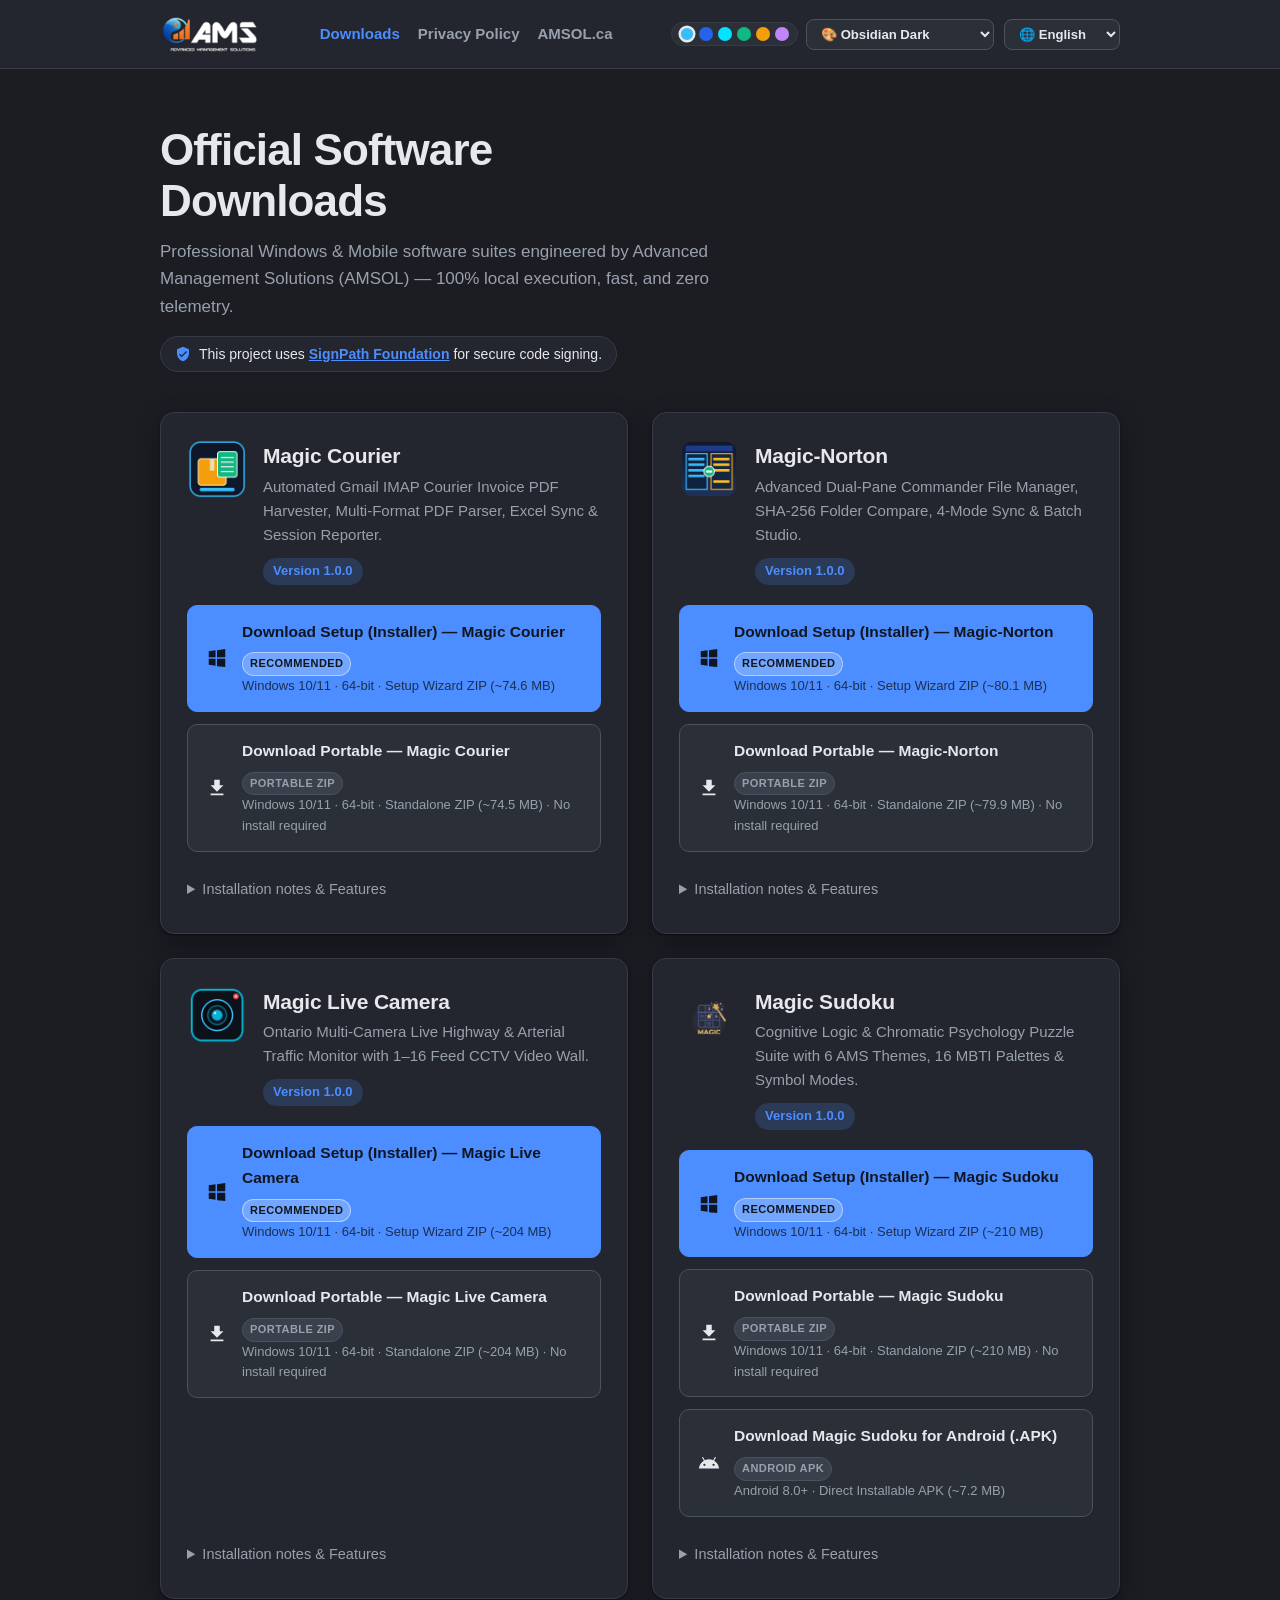
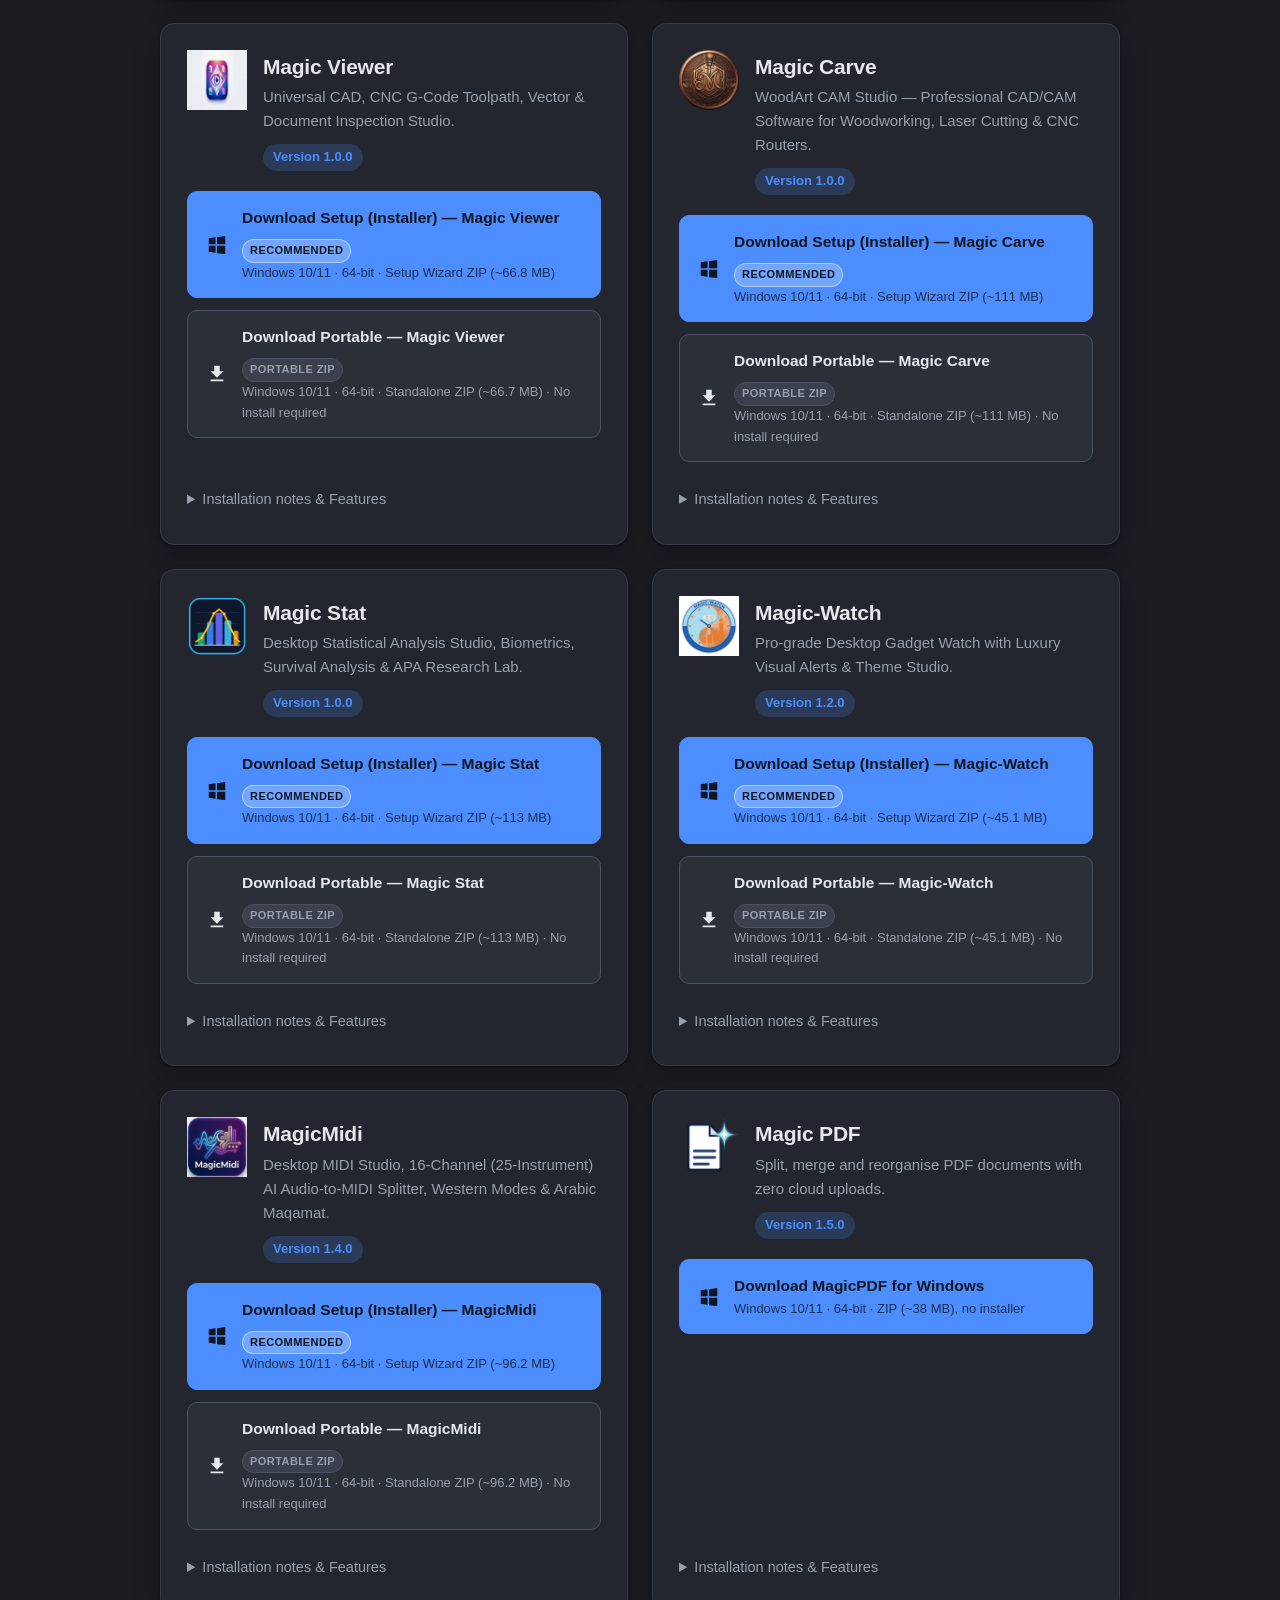
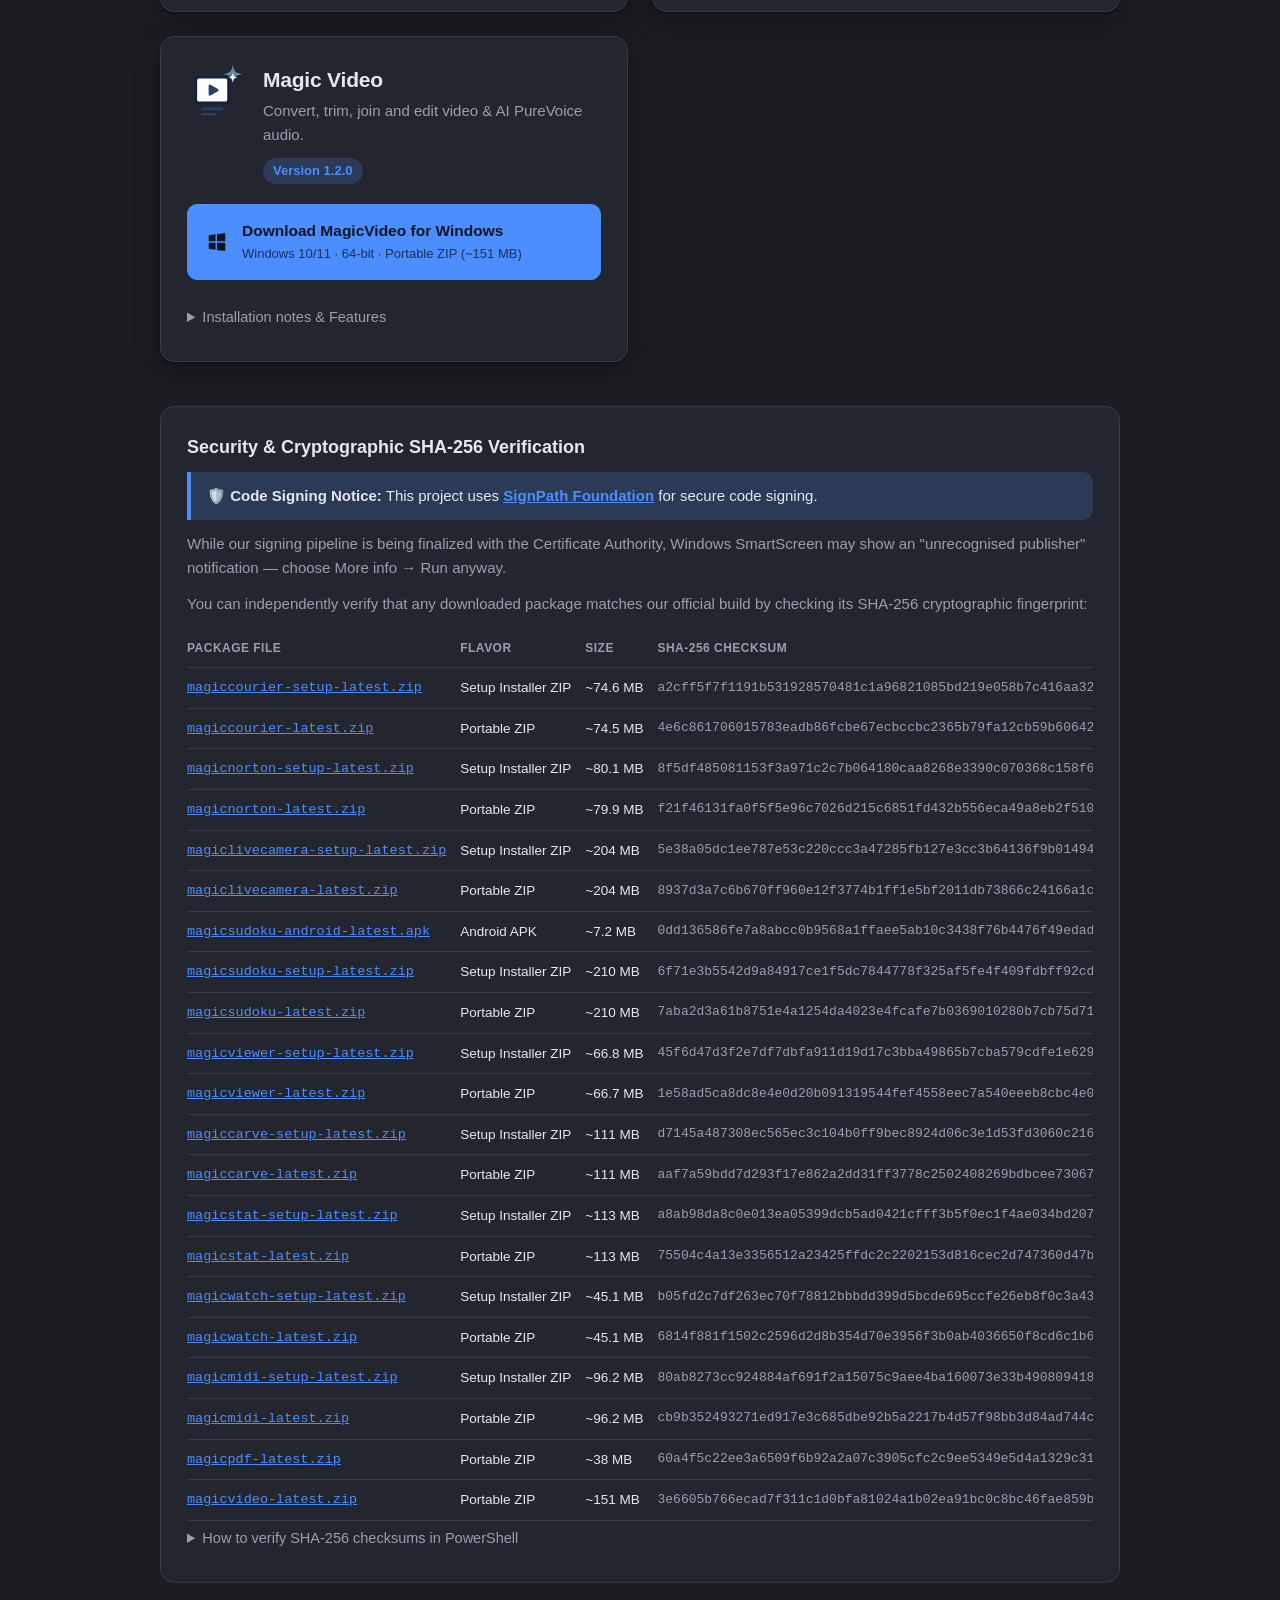
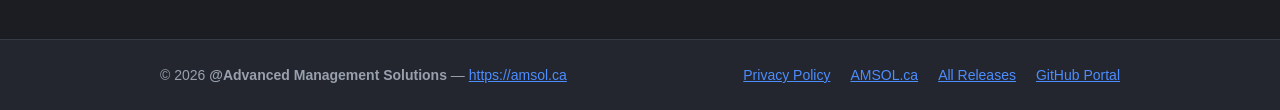
==== commit ece9b222: "feat: publish Magic Courier v1.0.0 and MagicMidi v1.4.0 (16-channel 25-instrument splitter) to downl" ====
--- a/index.html
+++ b/index.html
@@ -89,6 +89,66 @@
 
     <div class="grid">
 
+      <!-- ================= Magic Courier ================= -->
+      <article class="card" data-repo="magiccourier">
+        <header class="card-head">
+          <img class="app-icon" src="assets/img/magiccourier-icon.png" alt="Magic Courier icon" width="256" height="256">
+          <div class="card-title">
+            <h2>Magic Courier</h2>
+            <p class="card-tagline">Automated Gmail IMAP Courier Invoice PDF Harvester, Multi-Format PDF Parser, Excel Sync & Session Reporter.</p>
+            <p class="version" data-role="version">
+              <span class="version-badge" data-role="version-badge">Version 1.0.0</span>
+            </p>
+          </div>
+        </header>
+
+        <ul class="btn-row">
+          <!-- Option 1: Setup Installer -->
+          <li>
+            <a class="btn is-primary"
+               href="https://download.amsol.ca/magiccourier-setup-latest.zip"
+               data-asset="magiccourier-setup-latest.zip"
+               data-flavor="setup"
+               data-recommended="true">
+              <svg class="os-icon" viewBox="0 0 24 24" aria-hidden="true" focusable="false"><path d="M3 4.6 10.4 3.6v7.6H3Zm0 14.8 7.4 1V12.8H3Zm9-15.9L21 2.2v9H12Zm0 17.4L21 21.8v-9H12Z"/></svg>
+              <span class="btn-text">
+                <span class="btn-label-row">
+                  <span class="btn-label"><span data-i18n="downloadSetup">Download Setup (Installer)</span> &mdash; Magic Courier</span>
+                  <span class="badge-tag" data-i18n="recommended">Recommended</span>
+                </span>
+                <span class="btn-meta" data-role="meta">Windows 10/11 &middot; 64-bit &middot; Setup Wizard ZIP (~74.6 MB)</span>
+              </span>
+            </a>
+          </li>
+
+          <!-- Option 2: Portable Version -->
+          <li>
+            <a class="btn is-secondary"
+               href="https://download.amsol.ca/magiccourier-latest.zip"
+               data-asset="magiccourier-latest.zip"
+               data-flavor="portable">
+              <svg class="os-icon" viewBox="0 0 24 24" aria-hidden="true" focusable="false"><path d="M19 9h-4V3H9v6H5l7 7 7-7zM5 18v2h14v-2H5z"/></svg>
+              <span class="btn-text">
+                <span class="btn-label-row">
+                  <span class="btn-label"><span data-i18n="downloadPortable">Download Portable</span> &mdash; Magic Courier</span>
+                  <span class="badge-tag is-portable" data-i18n="portableZip">Portable ZIP</span>
+                </span>
+                <span class="btn-meta" data-role="meta">Windows 10/11 &middot; 64-bit &middot; Standalone ZIP (~74.5 MB) &middot; No install required</span>
+              </span>
+            </a>
+          </li>
+        </ul>
+
+        <details class="notes">
+          <summary data-i18n="notesAndFeatures">Installation notes &amp; Features</summary>
+          <div class="notes-body">
+            <p><strong>Option 1 &mdash; Windows Setup (Installer):</strong> Unzip <code>magiccourier-setup-latest.zip</code> and run <code>Magic-Courier-Setup.exe</code>. Creates Desktop &amp; Start Menu shortcuts and registers in Windows Settings.</p>
+            <p><strong>Option 2 &mdash; Windows Portable:</strong> Unzip <code>magiccourier-latest.zip</code> anywhere (including a USB flash drive) and run <code>Magic-Courier.exe</code> directly with zero installation.</p>
+            <p><strong>Key Features:</strong> Connects via Gmail IMAP SSL (imap.gmail.com:993) with incremental Message-ID, UID & SHA-256 deduplication; automatically identifies and parses Broker Weekly Summary PDFs (*_BrokerInvoice.pdf) into Weekly Invoices_all.xlsx/.csv and multi-page Driver Delivery Invoice PDFs (YYYY-WW-DriverID-STATION.pdf) into Weekly Invoices_detl.xlsx/.csv; normalizes French/Canadian comma-decimal currencies ($524,66 -> 524.66) and negative accounting parentheses (($10,50) -> -10.50); stitches multi-line wrapped tracking numbers, normalizes Zone codes, detects Excel file locks gracefully, and generates timestamped Session Reports (.xlsx, .csv, .html) with 6 Color Themes and 5 Languages (EN, FR, AR, ES, DE).</p>
+          </div>
+        </details>
+      </article>
+
       <!-- ================= Magic-Norton ================= -->
       <article class="card" data-repo="magicnorton">
         <header class="card-head">
@@ -531,9 +591,9 @@
           <img class="app-icon" src="assets/img/magicmidi-icon.png" alt="MagicMidi icon" width="256" height="256">
           <div class="card-title">
             <h2>MagicMidi</h2>
-            <p class="card-tagline">Desktop MIDI Studio, Western Modes & Arabic Maqamat, 360° Circular Dial & Lissajous Harmonics.</p>
-            <p class="version" data-role="version">
-              <span class="version-badge" data-role="version-badge">Version 1.3.0</span>
+            <p class="card-tagline">Desktop MIDI Studio, 16-Channel (25-Instrument) AI Audio-to-MIDI Splitter, Western Modes & Arabic Maqamat.</p>
+            <p class="version" data-role="version">
+              <span class="version-badge" data-role="version-badge">Version 1.4.0</span>
             </p>
           </div>
         </header>
@@ -552,7 +612,7 @@
                   <span class="btn-label"><span data-i18n="downloadSetup">Download Setup (Installer)</span> &mdash; MagicMidi</span>
                   <span class="badge-tag" data-i18n="recommended">Recommended</span>
                 </span>
-                <span class="btn-meta" data-role="meta">Windows 10/11 &middot; 64-bit &middot; Setup Wizard ZIP (~95.5 MB)</span>
+                <span class="btn-meta" data-role="meta">Windows 10/11 &middot; 64-bit &middot; Setup Wizard ZIP (~96.2 MB)</span>
               </span>
             </a>
           </li>
@@ -569,7 +629,7 @@
                   <span class="btn-label"><span data-i18n="downloadPortable">Download Portable</span> &mdash; MagicMidi</span>
                   <span class="badge-tag is-portable" data-i18n="portableZip">Portable ZIP</span>
                 </span>
-                <span class="btn-meta" data-role="meta">Windows 10/11 &middot; 64-bit &middot; Standalone ZIP (~95.5 MB) &middot; No install required</span>
+                <span class="btn-meta" data-role="meta">Windows 10/11 &middot; 64-bit &middot; Standalone ZIP (~96.2 MB) &middot; No install required</span>
               </span>
             </a>
           </li>
@@ -580,7 +640,7 @@
           <div class="notes-body">
             <p><strong>Option 1 &mdash; Windows Setup (Installer):</strong> Unzip <code>magicmidi-setup-latest.zip</code> and run <code>MagicMidi-Setup.exe</code>. Creates Desktop &amp; Start Menu shortcuts and registers in Windows Settings.</p>
             <p><strong>Option 2 &mdash; Windows Portable:</strong> Unzip <code>magicmidi-latest.zip</code> anywhere (including a USB flash drive) and run <code>MagicMidi.exe</code> directly with zero installation.</p>
-            <p><strong>Key Features:</strong> Western Modes & Arabic Maqam circular geometric dial (360° 24-TET ring, Jins al-Asl & Far', interval badges, Star of Fifths), 2D Lissajous curve harmonics lab, microtonal keyboard and grand staff notation, real-time falling-notes visualizer with particle effects, AI audio-to-MIDI transcription with Demucs stem isolation, 16-channel General MIDI router, and sheet music PDF/SVG export.</p>
+            <p><strong>Key Features:</strong> 16-Channel Multi-Instrument AI Audio-to-MIDI identification & channel splitter (identifies 15 melodic/harmonic/ethnic/synth families + 10 Drum Kit voices = 25 instruments across CH 01–CH 16); Western Modes & Arabic Maqam circular geometric dial (360° 24-TET ring, Jins al-Asl & Far', Star of Fifths), 2D Lissajous harmonics lab, real-time falling-notes visualizer with particle bursts, 16-channel General MIDI router, and sheet music PDF/SVG export.</p>
           </div>
         </details>
       </article>
@@ -686,6 +746,8 @@
             <tr><th scope="col">Package File</th><th scope="col">Flavor</th><th scope="col">Size</th><th scope="col">SHA-256 Checksum</th></tr>
           </thead>
           <tbody id="checksum-rows">
+            <tr><td><a href="https://download.amsol.ca/magiccourier-setup-latest.zip">magiccourier-setup-latest.zip</a></td><td>Setup Installer ZIP</td><td>~74.6 MB</td><td class="digest">a2cff5f7f1191b531928570481c1a96821085bd219e058b7c416aa3283478381</td></tr>
+            <tr><td><a href="https://download.amsol.ca/magiccourier-latest.zip">magiccourier-latest.zip</a></td><td>Portable ZIP</td><td>~74.5 MB</td><td class="digest">4e6c861706015783eadb86fcbe67ecbccbc2365b79fa12cb59b60642713a5ca2</td></tr>
             <tr><td><a href="https://download.amsol.ca/magicnorton-setup-latest.zip">magicnorton-setup-latest.zip</a></td><td>Setup Installer ZIP</td><td>~80.1 MB</td><td class="digest">8f5df485081153f3a971c2c7b064180caa8268e3390c070368c158f68db4a827</td></tr>
             <tr><td><a href="https://download.amsol.ca/magicnorton-latest.zip">magicnorton-latest.zip</a></td><td>Portable ZIP</td><td>~79.9 MB</td><td class="digest">f21f46131fa0f5f5e96c7026d215c6851fd432b556eca49a8eb2f510742a84e1</td></tr>
             <tr><td><a href="https://download.amsol.ca/magiclivecamera-setup-latest.zip">magiclivecamera-setup-latest.zip</a></td><td>Setup Installer ZIP</td><td>~204 MB</td><td class="digest">5e38a05dc1ee787e53c220ccc3a47285fb127e3cc3b64136f9b01494fcdc54cf</td></tr>
@@ -701,8 +763,8 @@
             <tr><td><a href="https://download.amsol.ca/magicstat-latest.zip">magicstat-latest.zip</a></td><td>Portable ZIP</td><td>~113 MB</td><td class="digest">75504c4a13e3356512a23425ffdc2c2202153d816cec2d747360d47bdf7ff588</td></tr>
             <tr><td><a href="https://download.amsol.ca/magicwatch-setup-latest.zip">magicwatch-setup-latest.zip</a></td><td>Setup Installer ZIP</td><td>~45.1 MB</td><td class="digest">b05fd2c7df263ec70f78812bbbdd399d5bcde695ccfe26eb8f0c3a438c58627e</td></tr>
             <tr><td><a href="https://download.amsol.ca/magicwatch-latest.zip">magicwatch-latest.zip</a></td><td>Portable ZIP</td><td>~45.1 MB</td><td class="digest">6814f881f1502c2596d2d8b354d70e3956f3b0ab4036650f8cd6c1b6ba3e278b</td></tr>
-            <tr><td><a href="https://download.amsol.ca/magicmidi-setup-latest.zip">magicmidi-setup-latest.zip</a></td><td>Setup Installer ZIP</td><td>~95.5 MB</td><td class="digest">939d34f1a4017b940260379e2e5b46b27a589c04fde7da9f2e38d0b3cf569dcc</td></tr>
-            <tr><td><a href="https://download.amsol.ca/magicmidi-latest.zip">magicmidi-latest.zip</a></td><td>Portable ZIP</td><td>~95.5 MB</td><td class="digest">ebb1610acf6ef24ab1dc3dd4792ba8b938b4f339f4ef61f008e7e572a35d27cc</td></tr>
+            <tr><td><a href="https://download.amsol.ca/magicmidi-setup-latest.zip">magicmidi-setup-latest.zip</a></td><td>Setup Installer ZIP</td><td>~96.2 MB</td><td class="digest">80ab8273cc924884af691f2a15075c9aee4ba160073e33b4908094183e95474e</td></tr>
+            <tr><td><a href="https://download.amsol.ca/magicmidi-latest.zip">magicmidi-latest.zip</a></td><td>Portable ZIP</td><td>~96.2 MB</td><td class="digest">cb9b352493271ed917e3c685dbe92b5a2217b4d57f98bb3d84ad744c102a1967</td></tr>
             <tr><td><a href="https://download.amsol.ca/magicpdf-latest.zip">magicpdf-latest.zip</a></td><td>Portable ZIP</td><td>~38 MB</td><td class="digest">60a4f5c22ee3a6509f6b92a2a07c3905cfc2c9ee5349e5d4a1329c314da17e0a</td></tr>
             <tr><td><a href="https://download.amsol.ca/magicvideo-latest.zip">magicvideo-latest.zip</a></td><td>Portable ZIP</td><td>~151 MB</td><td class="digest">3e6605b766ecad7f311c1d0bfa81024a1b02ea91bc0c8bc46fae859b85c13bcf</td></tr>
           </tbody>
--- a/assets/css/style.css
+++ b/assets/css/style.css
@@ -630,6 +630,7 @@
   color: var(--text);
 }
 
+
 /* === AMSOL 6 THEMES & CONTROLS === */
 html[data-theme="classic_commander"] {
   --bg: #001433;
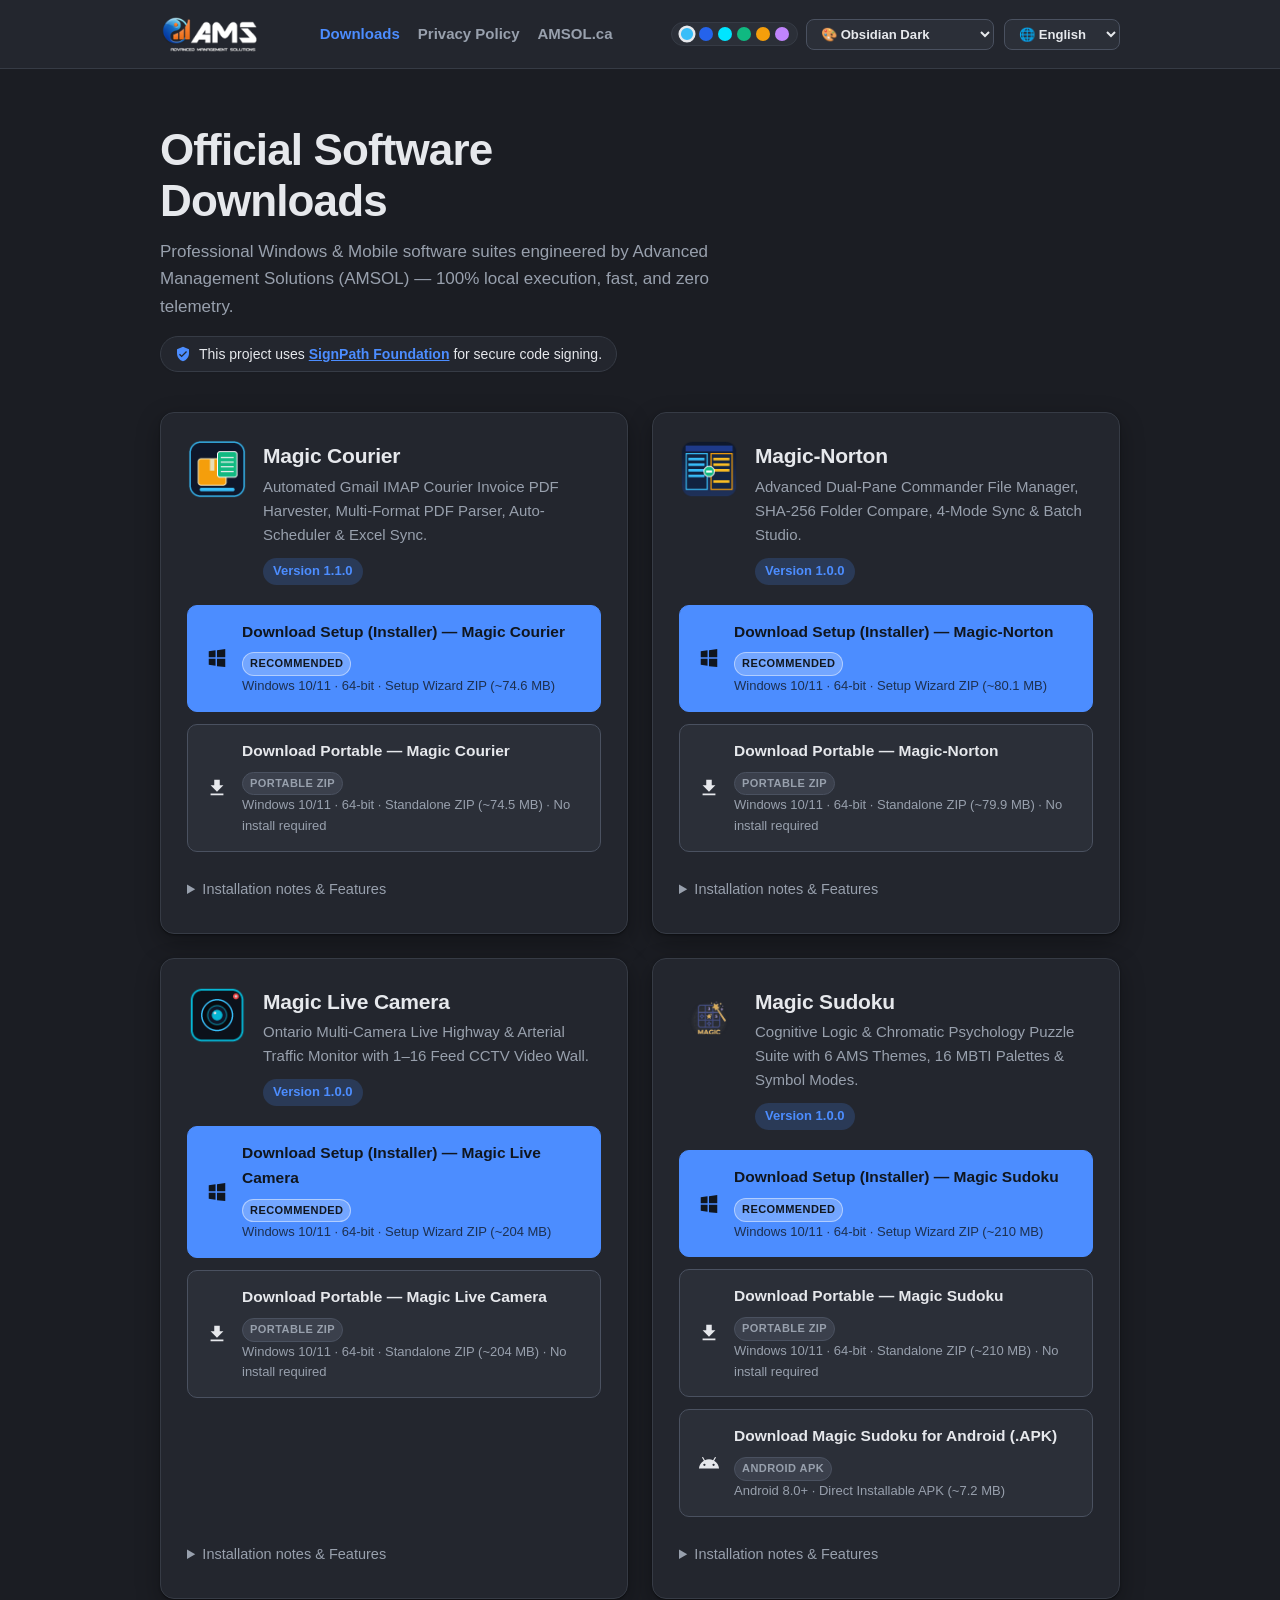
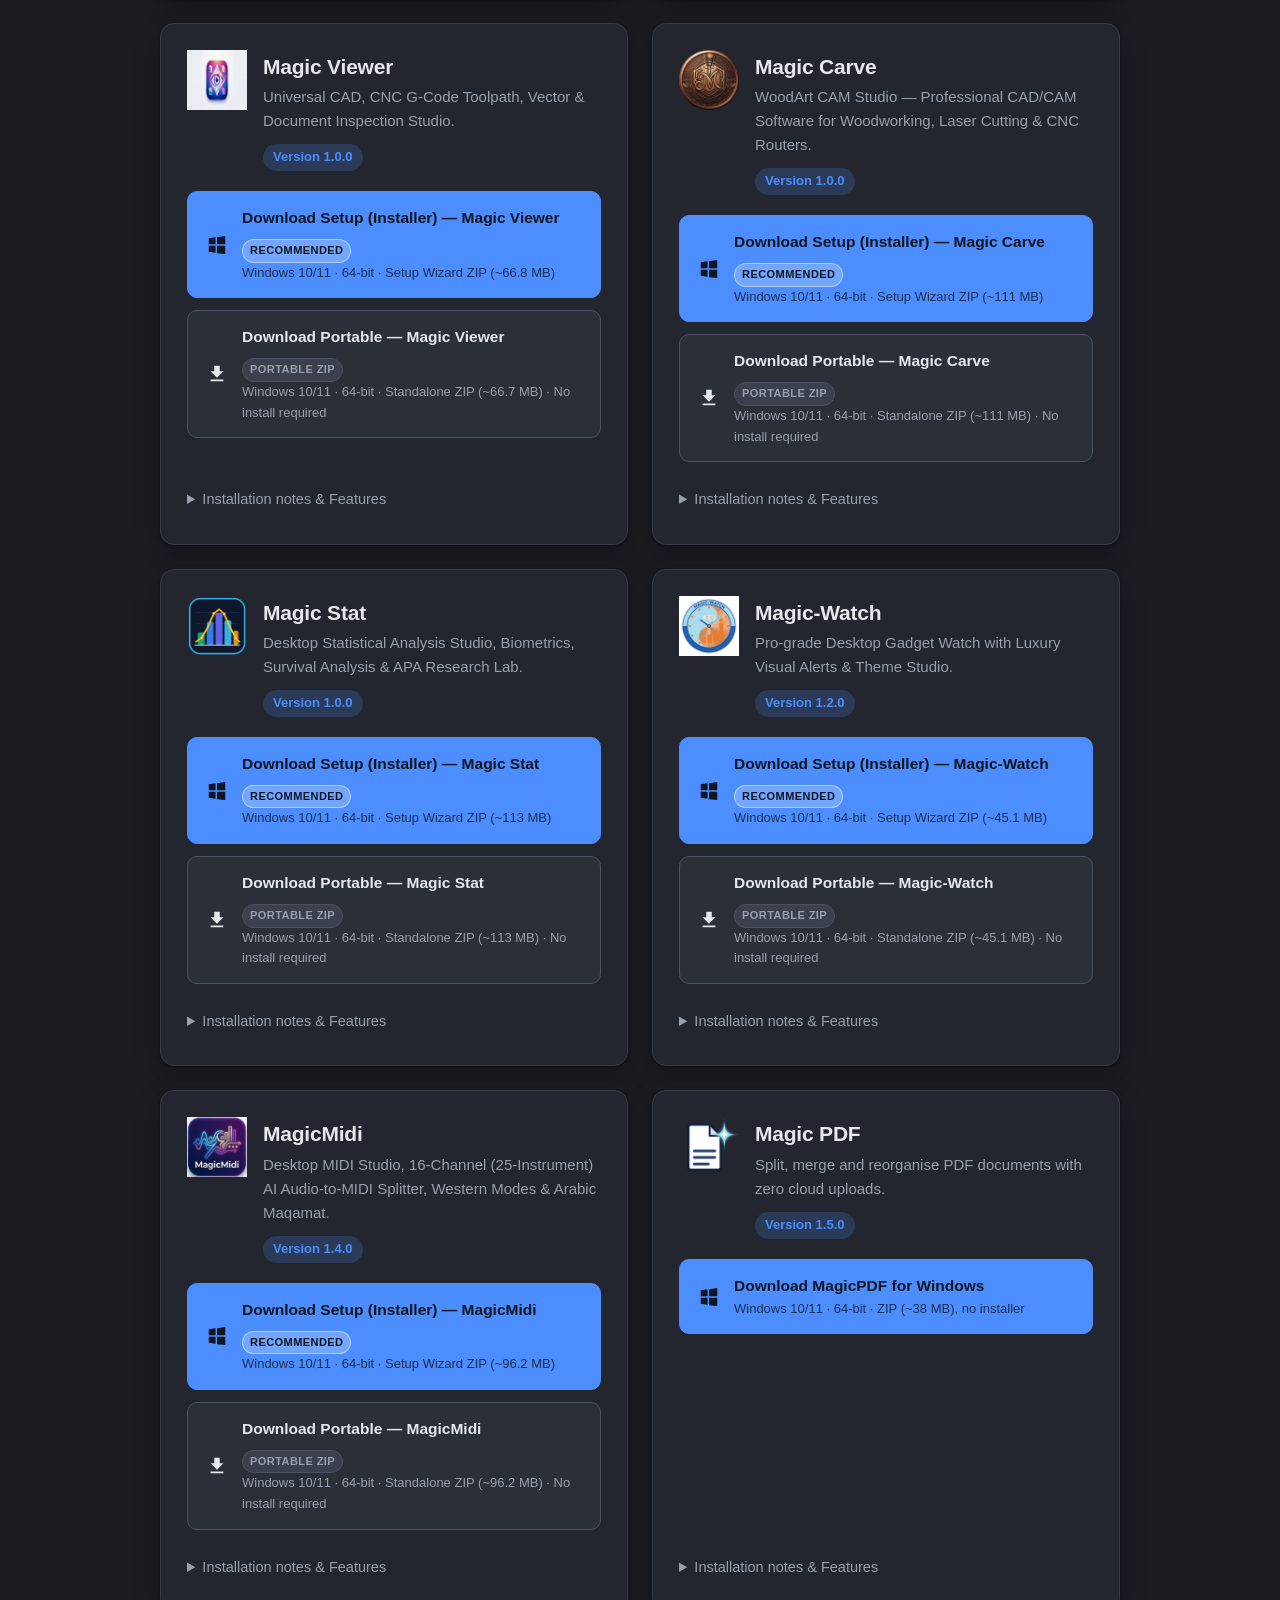
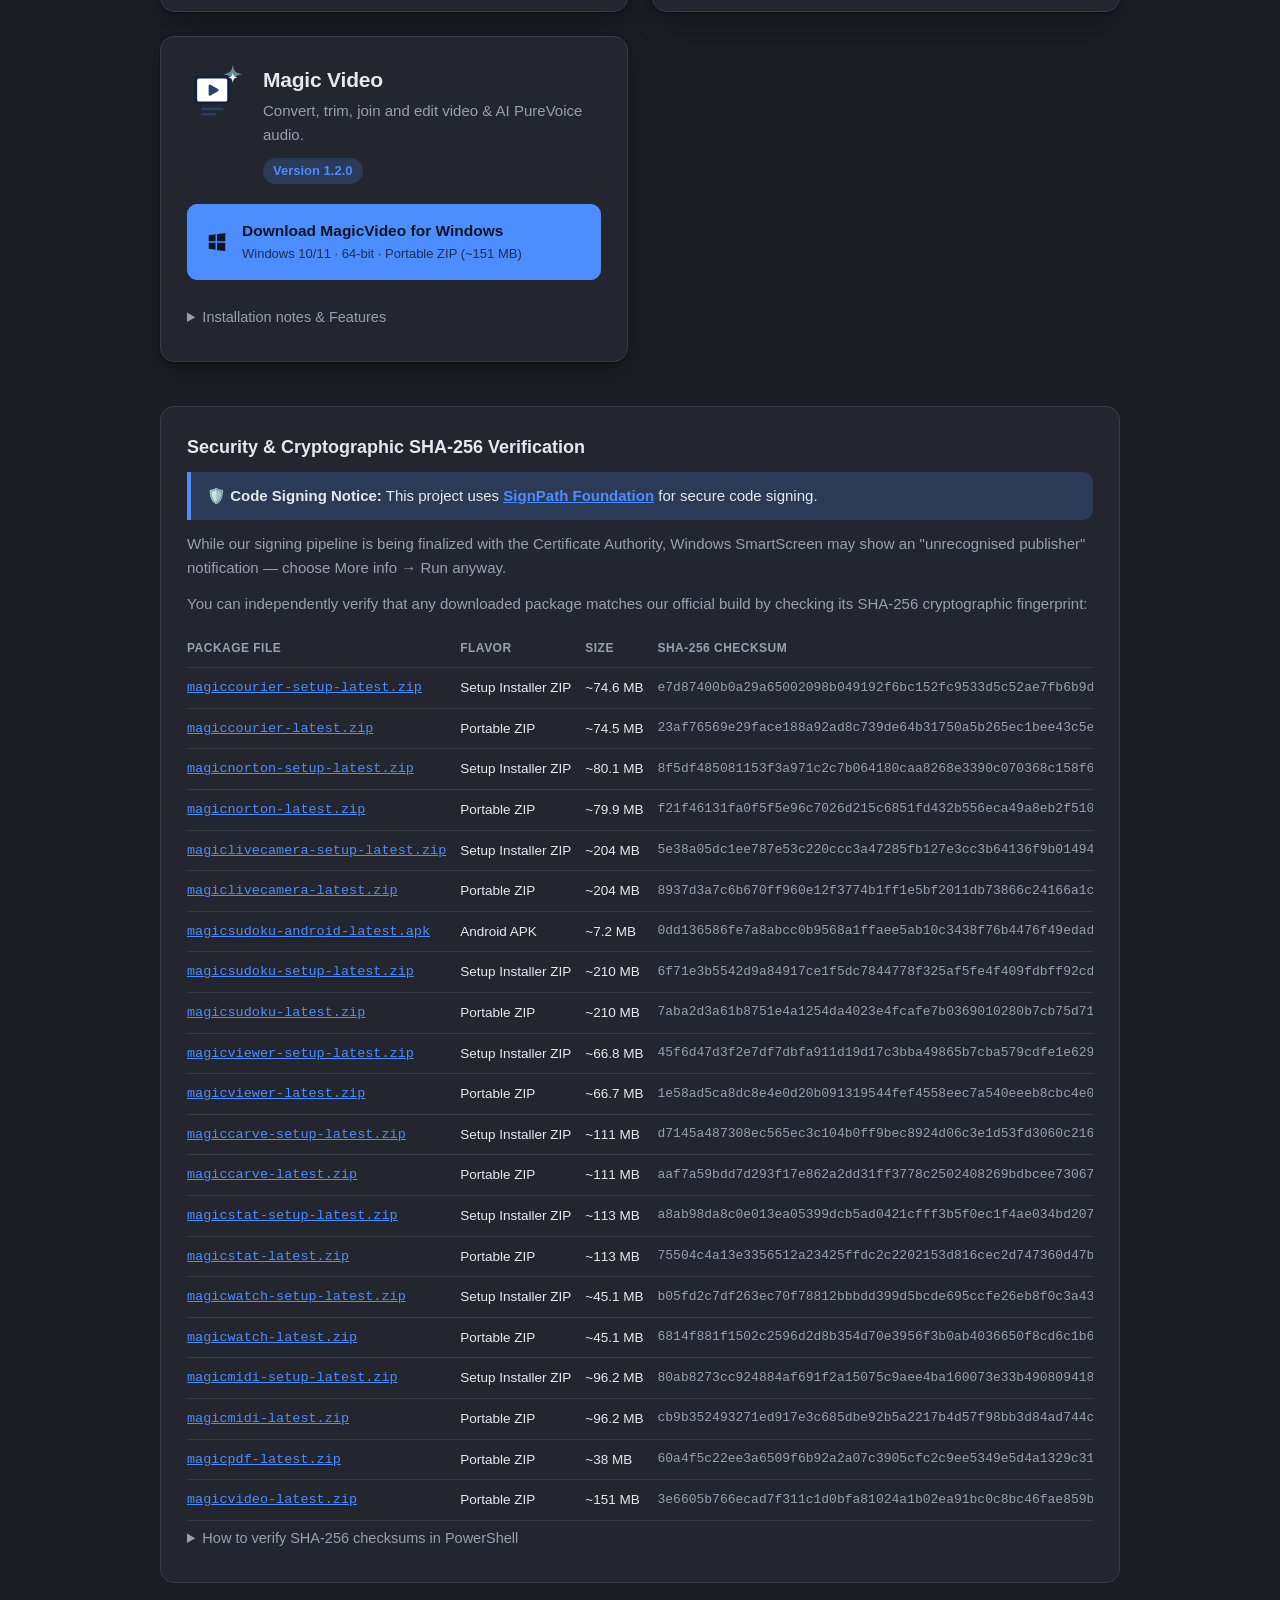
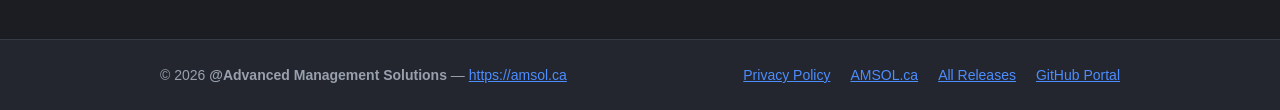
==== commit e1b266bb: "feat: update Magic Courier to v1.1.0 with Automated Email Check, PDF Download & Excel Sync Scheduler" ====
--- a/index.html
+++ b/index.html
@@ -95,9 +95,9 @@
           <img class="app-icon" src="assets/img/magiccourier-icon.png" alt="Magic Courier icon" width="256" height="256">
           <div class="card-title">
             <h2>Magic Courier</h2>
-            <p class="card-tagline">Automated Gmail IMAP Courier Invoice PDF Harvester, Multi-Format PDF Parser, Excel Sync & Session Reporter.</p>
-            <p class="version" data-role="version">
-              <span class="version-badge" data-role="version-badge">Version 1.0.0</span>
+            <p class="card-tagline">Automated Gmail IMAP Courier Invoice PDF Harvester, Multi-Format PDF Parser, Auto-Scheduler & Excel Sync.</p>
+            <p class="version" data-role="version">
+              <span class="version-badge" data-role="version-badge">Version 1.1.0</span>
             </p>
           </div>
         </header>
@@ -144,7 +144,7 @@
           <div class="notes-body">
             <p><strong>Option 1 &mdash; Windows Setup (Installer):</strong> Unzip <code>magiccourier-setup-latest.zip</code> and run <code>Magic-Courier-Setup.exe</code>. Creates Desktop &amp; Start Menu shortcuts and registers in Windows Settings.</p>
             <p><strong>Option 2 &mdash; Windows Portable:</strong> Unzip <code>magiccourier-latest.zip</code> anywhere (including a USB flash drive) and run <code>Magic-Courier.exe</code> directly with zero installation.</p>
-            <p><strong>Key Features:</strong> Connects via Gmail IMAP SSL (imap.gmail.com:993) with incremental Message-ID, UID & SHA-256 deduplication; automatically identifies and parses Broker Weekly Summary PDFs (*_BrokerInvoice.pdf) into Weekly Invoices_all.xlsx/.csv and multi-page Driver Delivery Invoice PDFs (YYYY-WW-DriverID-STATION.pdf) into Weekly Invoices_detl.xlsx/.csv; normalizes French/Canadian comma-decimal currencies ($524,66 -> 524.66) and negative accounting parentheses (($10,50) -> -10.50); stitches multi-line wrapped tracking numbers, normalizes Zone codes, detects Excel file locks gracefully, and generates timestamped Session Reports (.xlsx, .csv, .html) with 6 Color Themes and 5 Languages (EN, FR, AR, ES, DE).</p>
+            <p><strong>Key Features:</strong> Connects via Gmail IMAP SSL (imap.gmail.com:993) with incremental Message-ID, UID & SHA-256 deduplication; built-in Automated Email Check & Excel Sync Scheduler (Interval every 5m–24h, Daily at HH:MM, or Weekly on a chosen weekday, plus 1-click Windows Task Scheduler background job registration, System Tray countdown & headless --auto-sync CLI); automatically identifies and parses Broker Weekly Summary PDFs (*_BrokerInvoice.pdf) into Weekly Invoices_all.xlsx/.csv and multi-page Driver Delivery Invoice PDFs (YYYY-WW-DriverID-STATION.pdf) into Weekly Invoices_detl.xlsx/.csv; normalizes French/Canadian comma-decimal currencies ($524,66 -> 524.66) and negative accounting parentheses (($10,50) -> -10.50); stitches multi-line wrapped tracking numbers, normalizes Zone codes, detects Excel file locks gracefully, and generates timestamped Session Reports (.xlsx, .csv, .html) with 6 Color Themes and 5 Languages (EN, FR, AR, ES, DE).</p>
           </div>
         </details>
       </article>
@@ -746,8 +746,8 @@
             <tr><th scope="col">Package File</th><th scope="col">Flavor</th><th scope="col">Size</th><th scope="col">SHA-256 Checksum</th></tr>
           </thead>
           <tbody id="checksum-rows">
-            <tr><td><a href="https://download.amsol.ca/magiccourier-setup-latest.zip">magiccourier-setup-latest.zip</a></td><td>Setup Installer ZIP</td><td>~74.6 MB</td><td class="digest">a2cff5f7f1191b531928570481c1a96821085bd219e058b7c416aa3283478381</td></tr>
-            <tr><td><a href="https://download.amsol.ca/magiccourier-latest.zip">magiccourier-latest.zip</a></td><td>Portable ZIP</td><td>~74.5 MB</td><td class="digest">4e6c861706015783eadb86fcbe67ecbccbc2365b79fa12cb59b60642713a5ca2</td></tr>
+            <tr><td><a href="https://download.amsol.ca/magiccourier-setup-latest.zip">magiccourier-setup-latest.zip</a></td><td>Setup Installer ZIP</td><td>~74.6 MB</td><td class="digest">e7d87400b0a29a65002098b049192f6bc152fc9533d5c52ae7fb6b9d147a5241</td></tr>
+            <tr><td><a href="https://download.amsol.ca/magiccourier-latest.zip">magiccourier-latest.zip</a></td><td>Portable ZIP</td><td>~74.5 MB</td><td class="digest">23af76569e29face188a92ad8c739de64b31750a5b265ec1bee43c5e2a5dc3c7</td></tr>
             <tr><td><a href="https://download.amsol.ca/magicnorton-setup-latest.zip">magicnorton-setup-latest.zip</a></td><td>Setup Installer ZIP</td><td>~80.1 MB</td><td class="digest">8f5df485081153f3a971c2c7b064180caa8268e3390c070368c158f68db4a827</td></tr>
             <tr><td><a href="https://download.amsol.ca/magicnorton-latest.zip">magicnorton-latest.zip</a></td><td>Portable ZIP</td><td>~79.9 MB</td><td class="digest">f21f46131fa0f5f5e96c7026d215c6851fd432b556eca49a8eb2f510742a84e1</td></tr>
             <tr><td><a href="https://download.amsol.ca/magiclivecamera-setup-latest.zip">magiclivecamera-setup-latest.zip</a></td><td>Setup Installer ZIP</td><td>~204 MB</td><td class="digest">5e38a05dc1ee787e53c220ccc3a47285fb127e3cc3b64136f9b01494fcdc54cf</td></tr>
--- a/assets/css/style.css
+++ b/assets/css/style.css
@@ -631,6 +631,7 @@
 }
 
 
+
 /* === AMSOL 6 THEMES & CONTROLS === */
 html[data-theme="classic_commander"] {
   --bg: #001433;
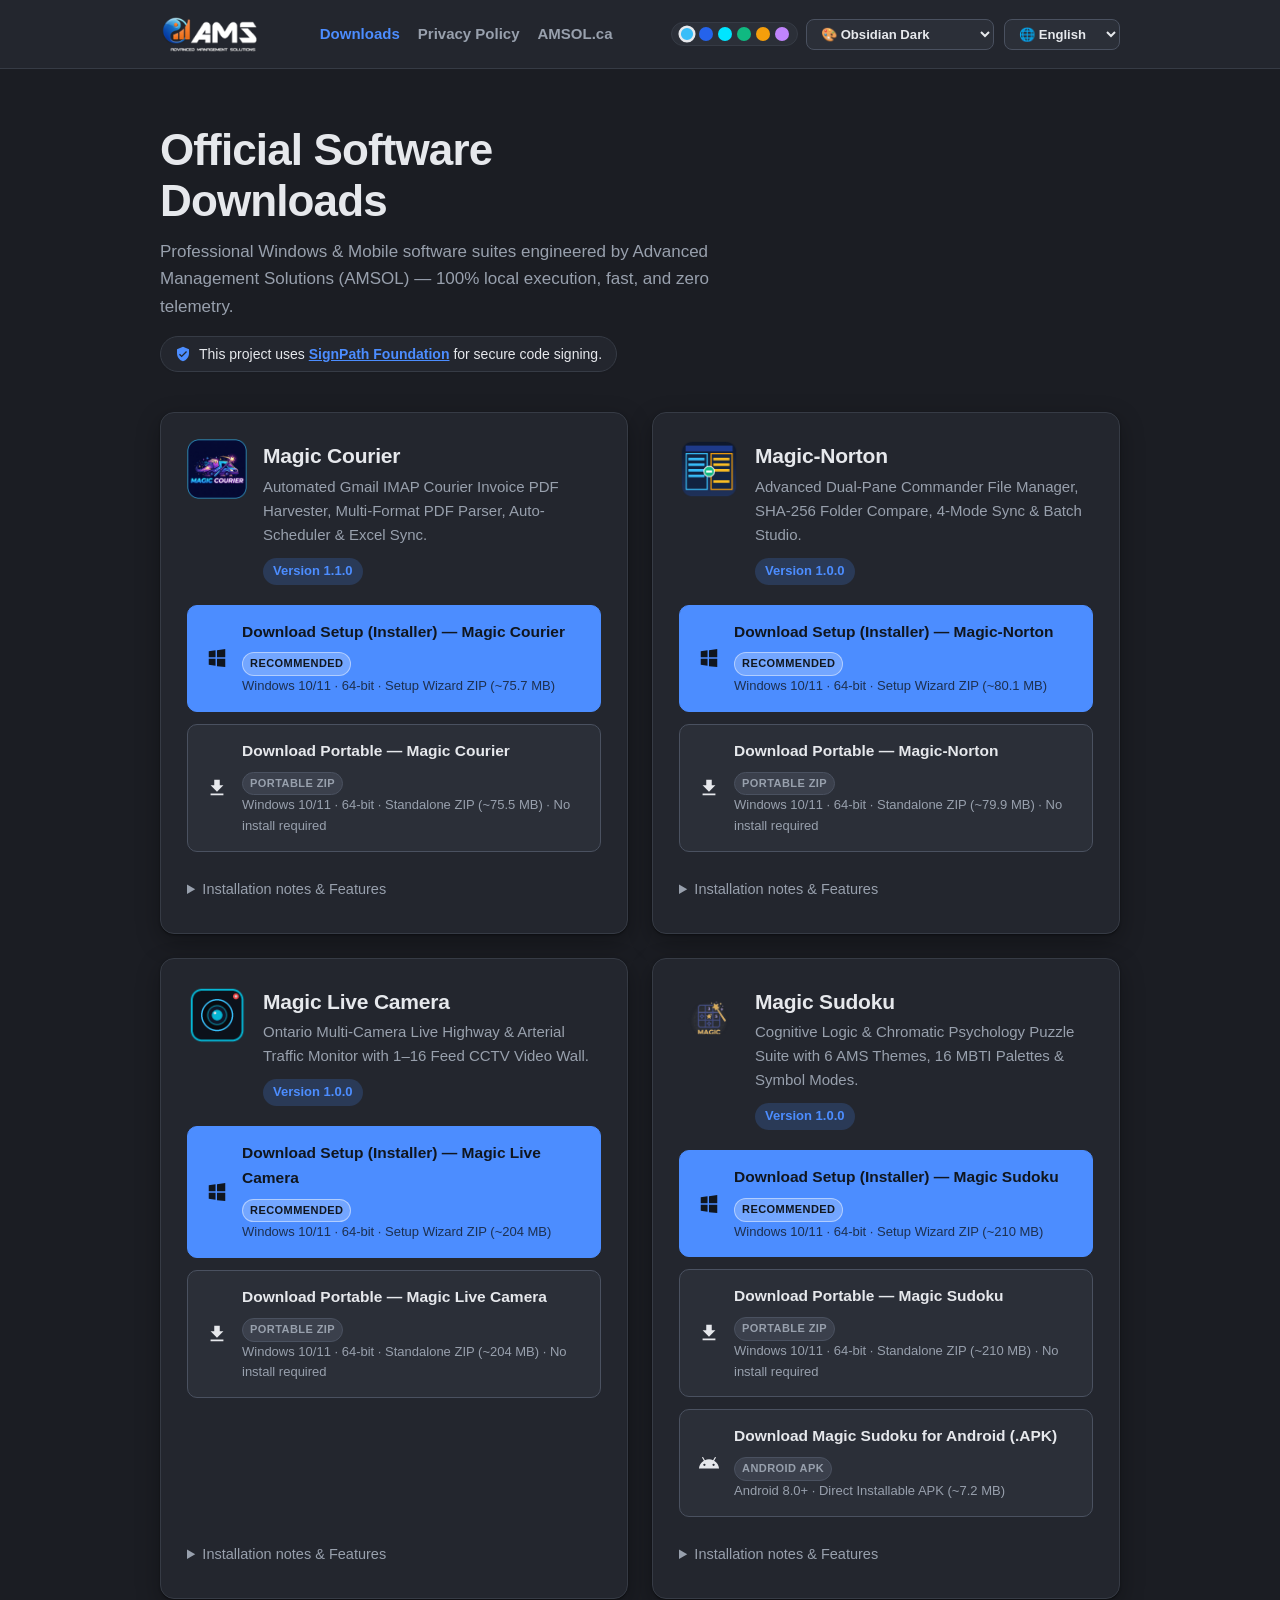
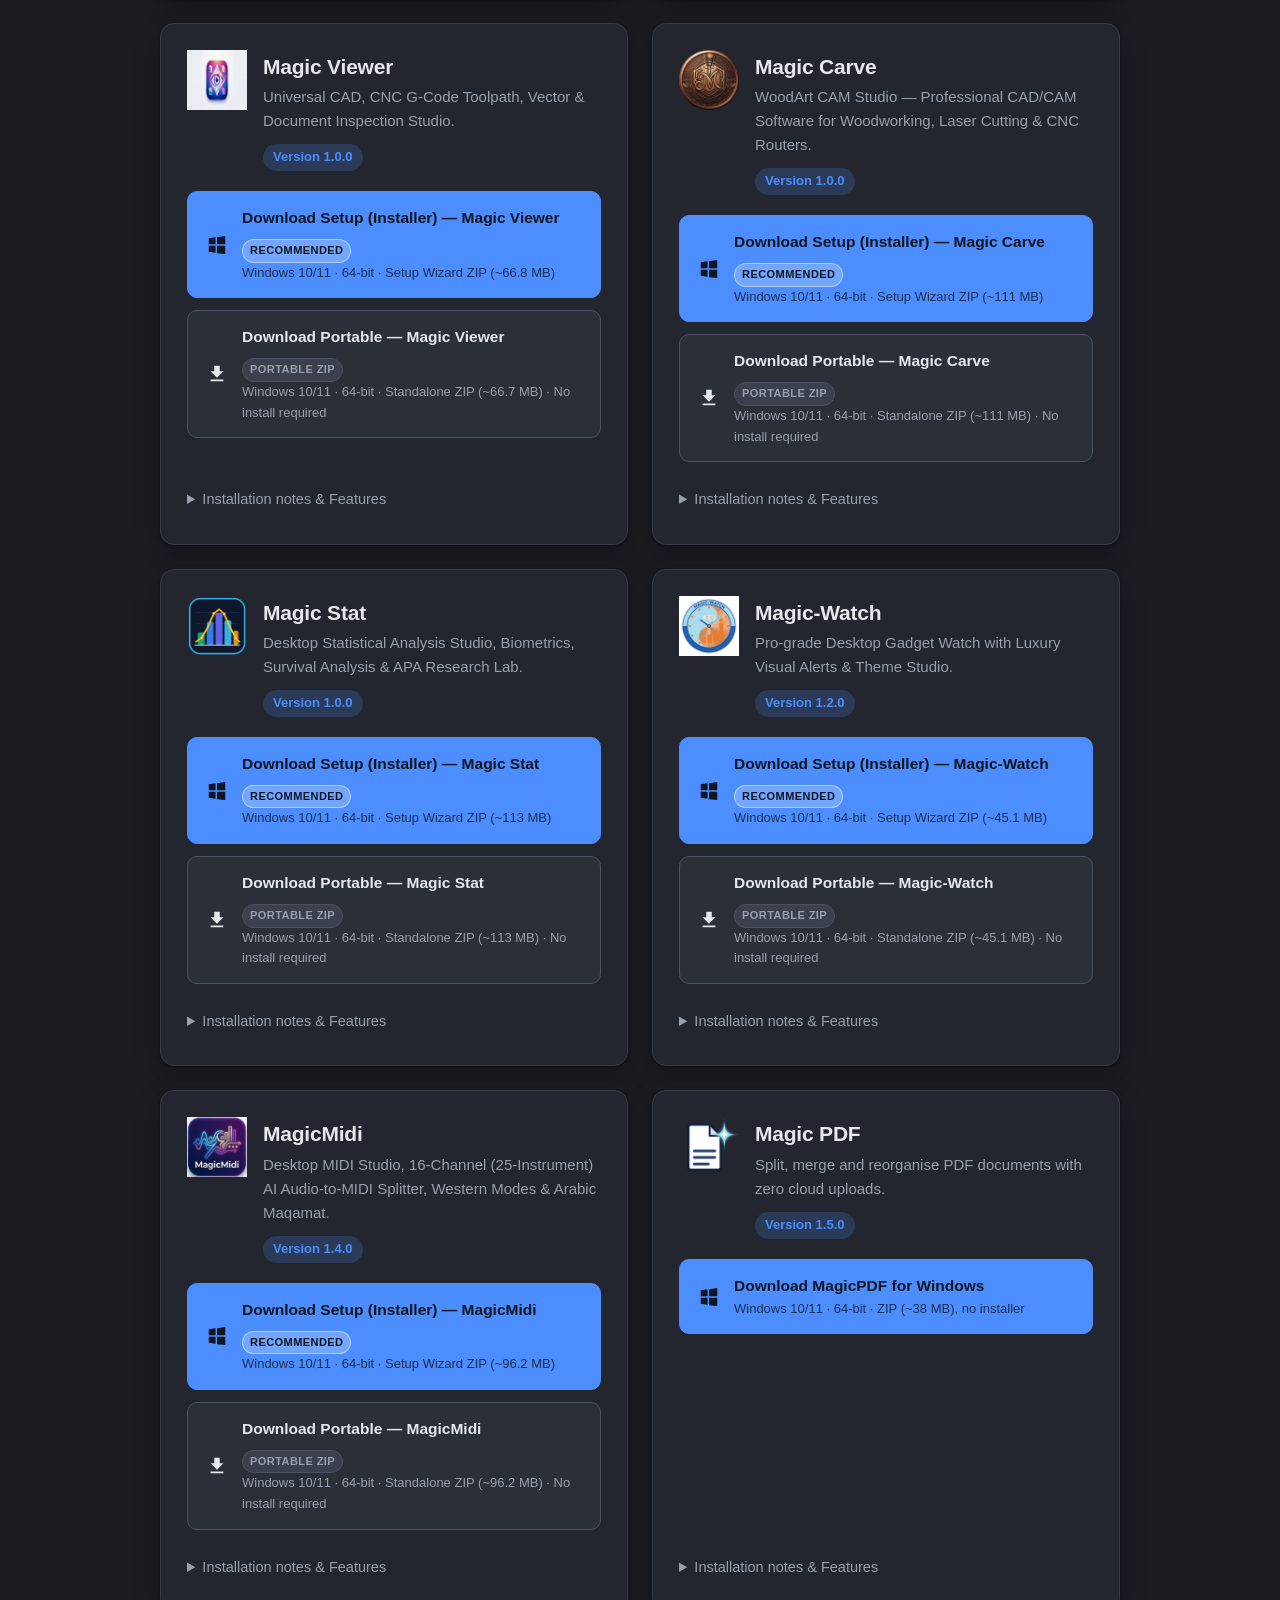
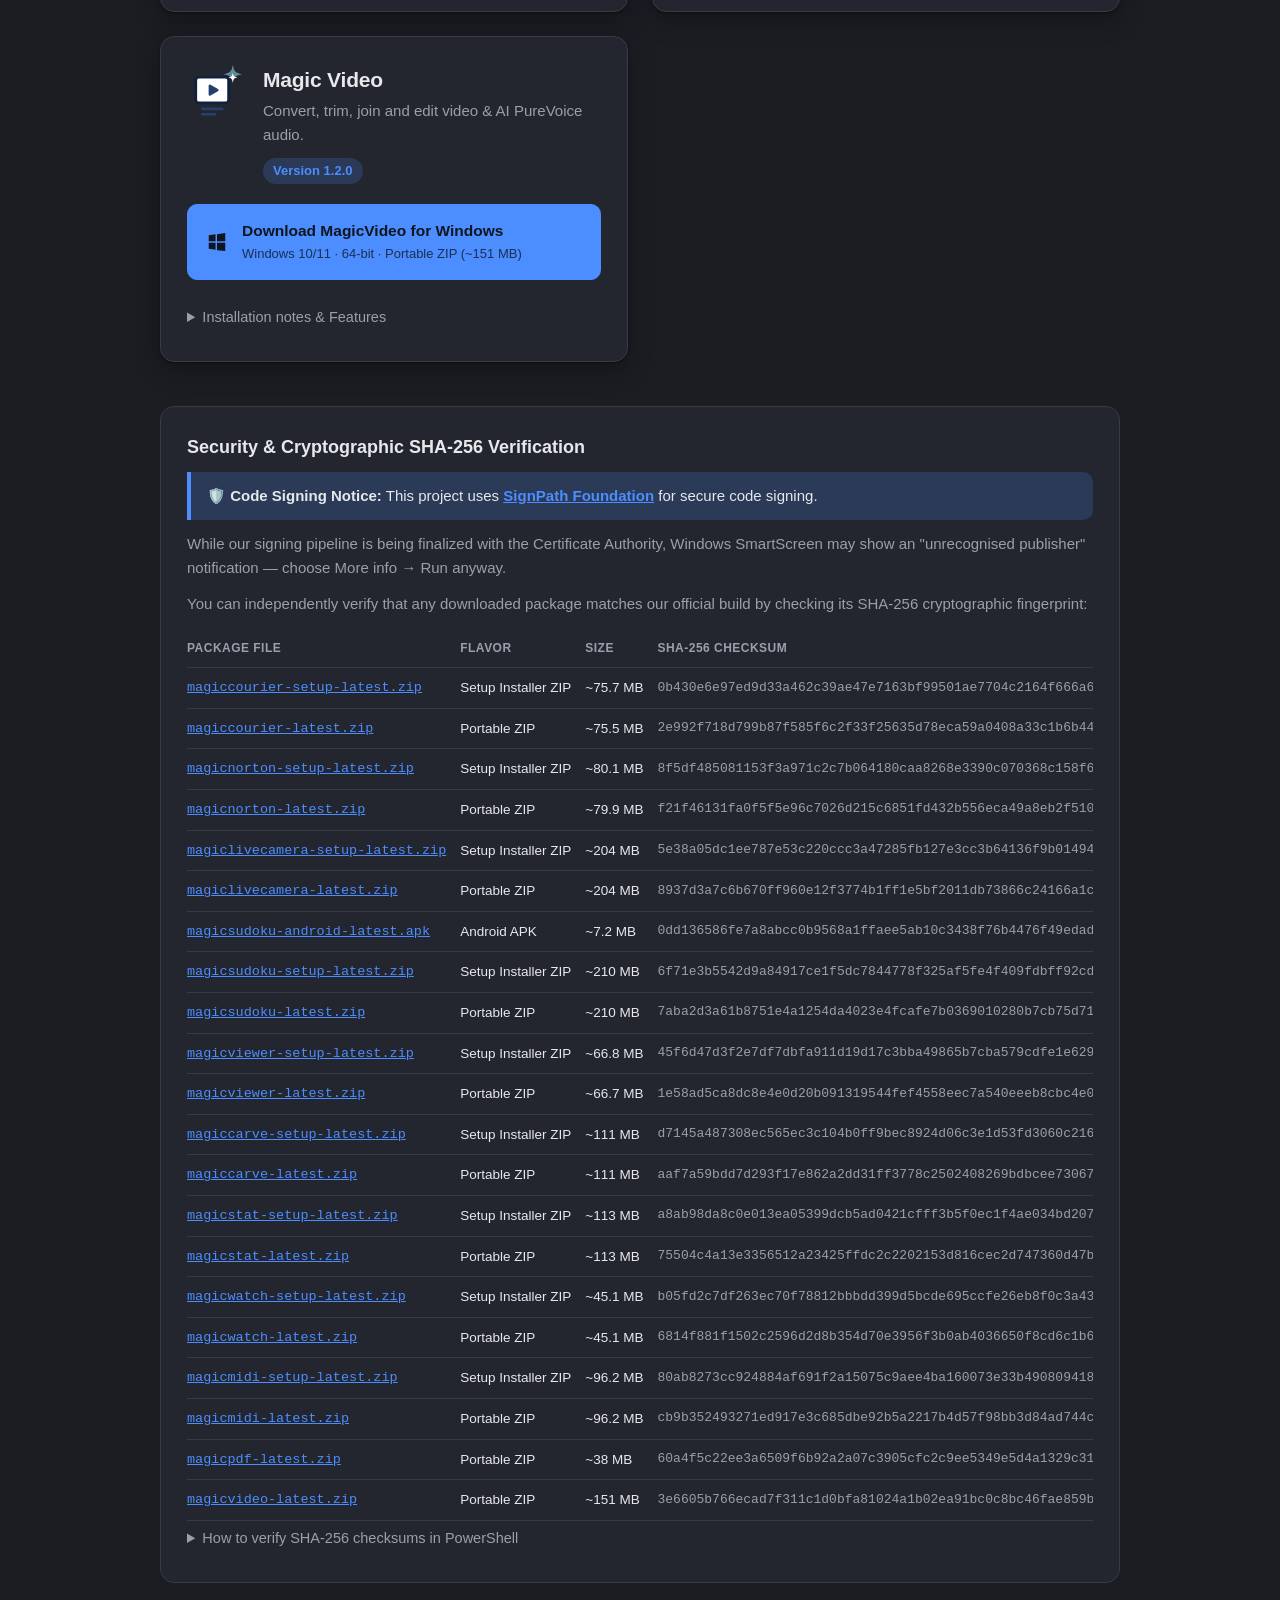
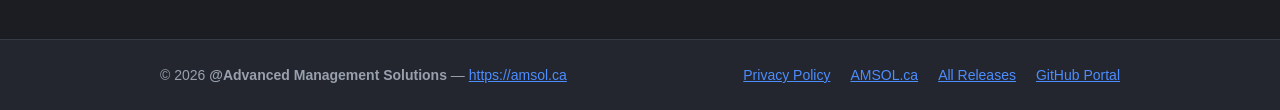
==== commit 3d4605bc: "feat: update Magic Courier logo, app icon, and v1.1.0 installer/portable builds on download.amsol.ca" ====
--- a/index.html
+++ b/index.html
@@ -116,7 +116,7 @@
                   <span class="btn-label"><span data-i18n="downloadSetup">Download Setup (Installer)</span> &mdash; Magic Courier</span>
                   <span class="badge-tag" data-i18n="recommended">Recommended</span>
                 </span>
-                <span class="btn-meta" data-role="meta">Windows 10/11 &middot; 64-bit &middot; Setup Wizard ZIP (~74.6 MB)</span>
+                <span class="btn-meta" data-role="meta">Windows 10/11 &middot; 64-bit &middot; Setup Wizard ZIP (~75.7 MB)</span>
               </span>
             </a>
           </li>
@@ -133,7 +133,7 @@
                   <span class="btn-label"><span data-i18n="downloadPortable">Download Portable</span> &mdash; Magic Courier</span>
                   <span class="badge-tag is-portable" data-i18n="portableZip">Portable ZIP</span>
                 </span>
-                <span class="btn-meta" data-role="meta">Windows 10/11 &middot; 64-bit &middot; Standalone ZIP (~74.5 MB) &middot; No install required</span>
+                <span class="btn-meta" data-role="meta">Windows 10/11 &middot; 64-bit &middot; Standalone ZIP (~75.5 MB) &middot; No install required</span>
               </span>
             </a>
           </li>
@@ -746,8 +746,8 @@
             <tr><th scope="col">Package File</th><th scope="col">Flavor</th><th scope="col">Size</th><th scope="col">SHA-256 Checksum</th></tr>
           </thead>
           <tbody id="checksum-rows">
-            <tr><td><a href="https://download.amsol.ca/magiccourier-setup-latest.zip">magiccourier-setup-latest.zip</a></td><td>Setup Installer ZIP</td><td>~74.6 MB</td><td class="digest">e7d87400b0a29a65002098b049192f6bc152fc9533d5c52ae7fb6b9d147a5241</td></tr>
-            <tr><td><a href="https://download.amsol.ca/magiccourier-latest.zip">magiccourier-latest.zip</a></td><td>Portable ZIP</td><td>~74.5 MB</td><td class="digest">23af76569e29face188a92ad8c739de64b31750a5b265ec1bee43c5e2a5dc3c7</td></tr>
+            <tr><td><a href="https://download.amsol.ca/magiccourier-setup-latest.zip">magiccourier-setup-latest.zip</a></td><td>Setup Installer ZIP</td><td>~75.7 MB</td><td class="digest">0b430e6e97ed9d33a462c39ae47e7163bf99501ae7704c2164f666a68ac67964</td></tr>
+            <tr><td><a href="https://download.amsol.ca/magiccourier-latest.zip">magiccourier-latest.zip</a></td><td>Portable ZIP</td><td>~75.5 MB</td><td class="digest">2e992f718d799b87f585f6c2f33f25635d78eca59a0408a33c1b6b44e7d6fdbd</td></tr>
             <tr><td><a href="https://download.amsol.ca/magicnorton-setup-latest.zip">magicnorton-setup-latest.zip</a></td><td>Setup Installer ZIP</td><td>~80.1 MB</td><td class="digest">8f5df485081153f3a971c2c7b064180caa8268e3390c070368c158f68db4a827</td></tr>
             <tr><td><a href="https://download.amsol.ca/magicnorton-latest.zip">magicnorton-latest.zip</a></td><td>Portable ZIP</td><td>~79.9 MB</td><td class="digest">f21f46131fa0f5f5e96c7026d215c6851fd432b556eca49a8eb2f510742a84e1</td></tr>
             <tr><td><a href="https://download.amsol.ca/magiclivecamera-setup-latest.zip">magiclivecamera-setup-latest.zip</a></td><td>Setup Installer ZIP</td><td>~204 MB</td><td class="digest">5e38a05dc1ee787e53c220ccc3a47285fb127e3cc3b64136f9b01494fcdc54cf</td></tr>
--- a/assets/css/style.css
+++ b/assets/css/style.css
@@ -632,6 +632,7 @@
 
 
 
+
 /* === AMSOL 6 THEMES & CONTROLS === */
 html[data-theme="classic_commander"] {
   --bg: #001433;
